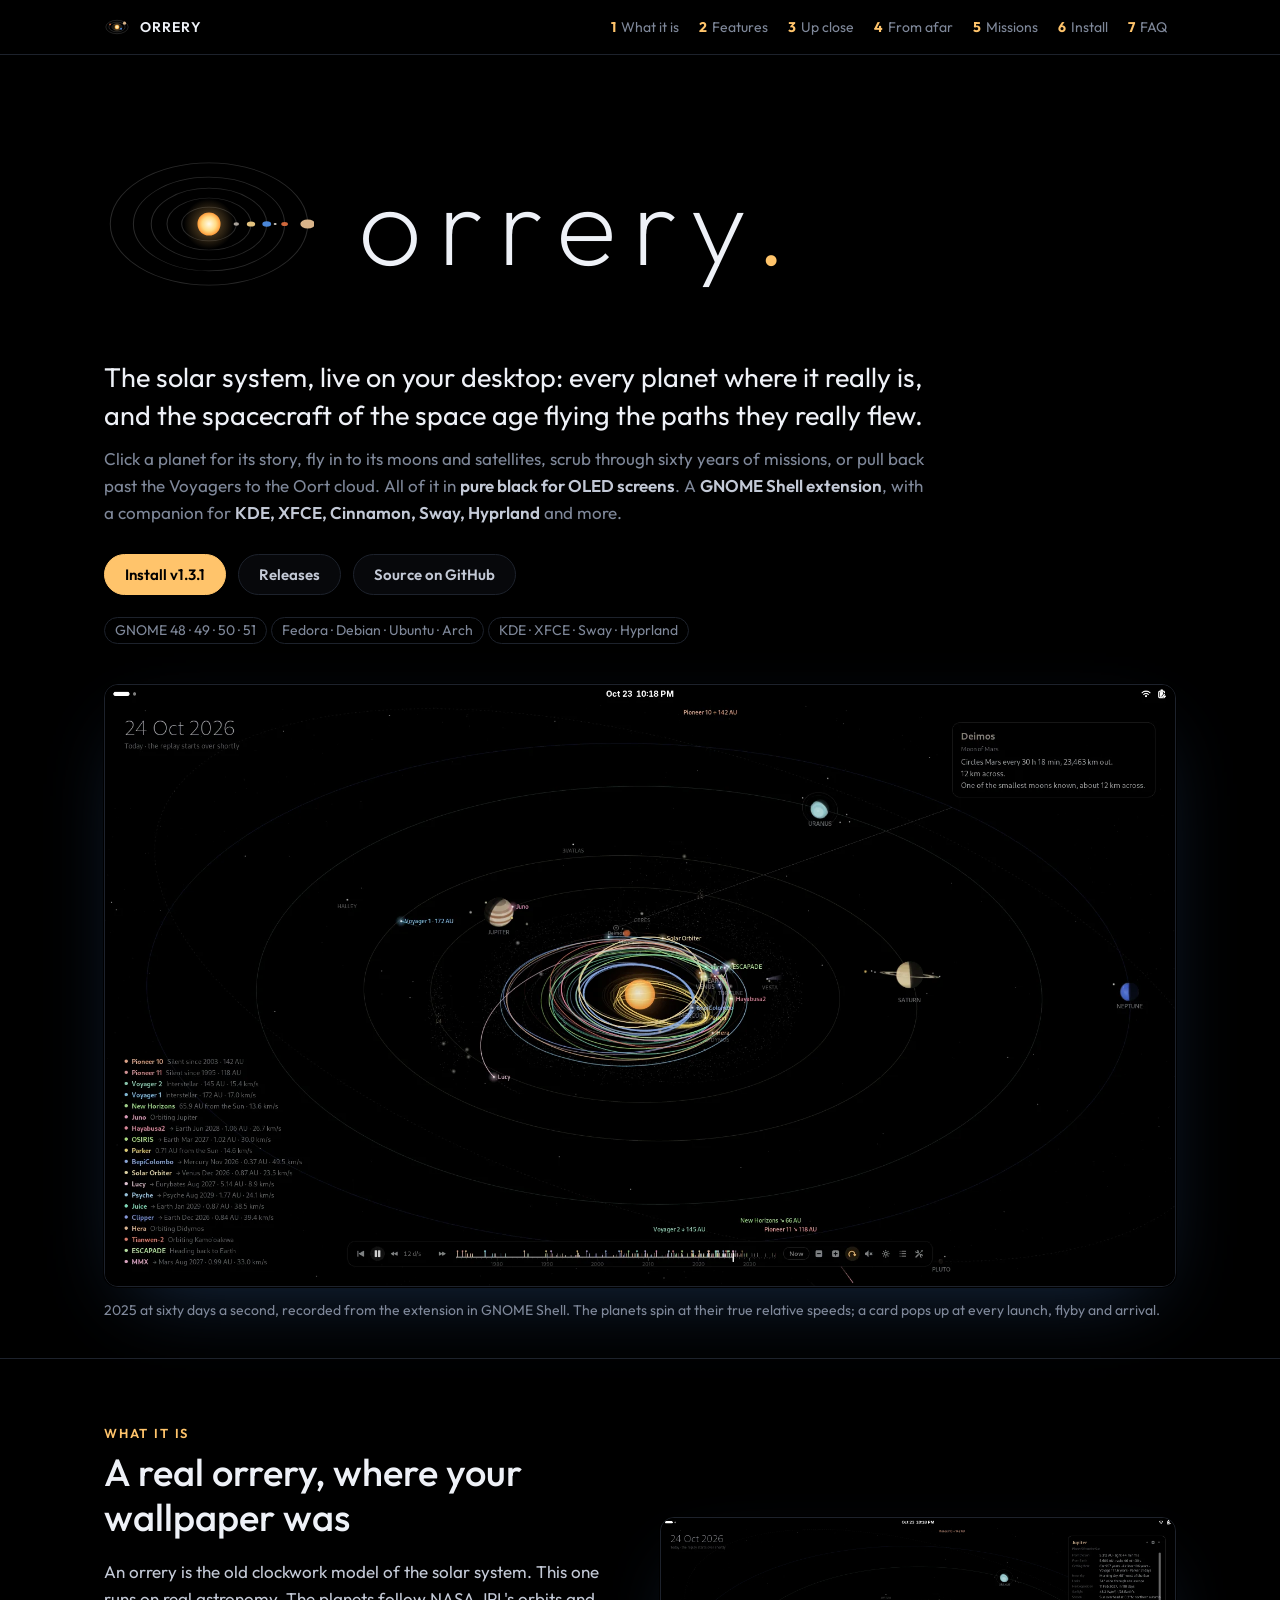
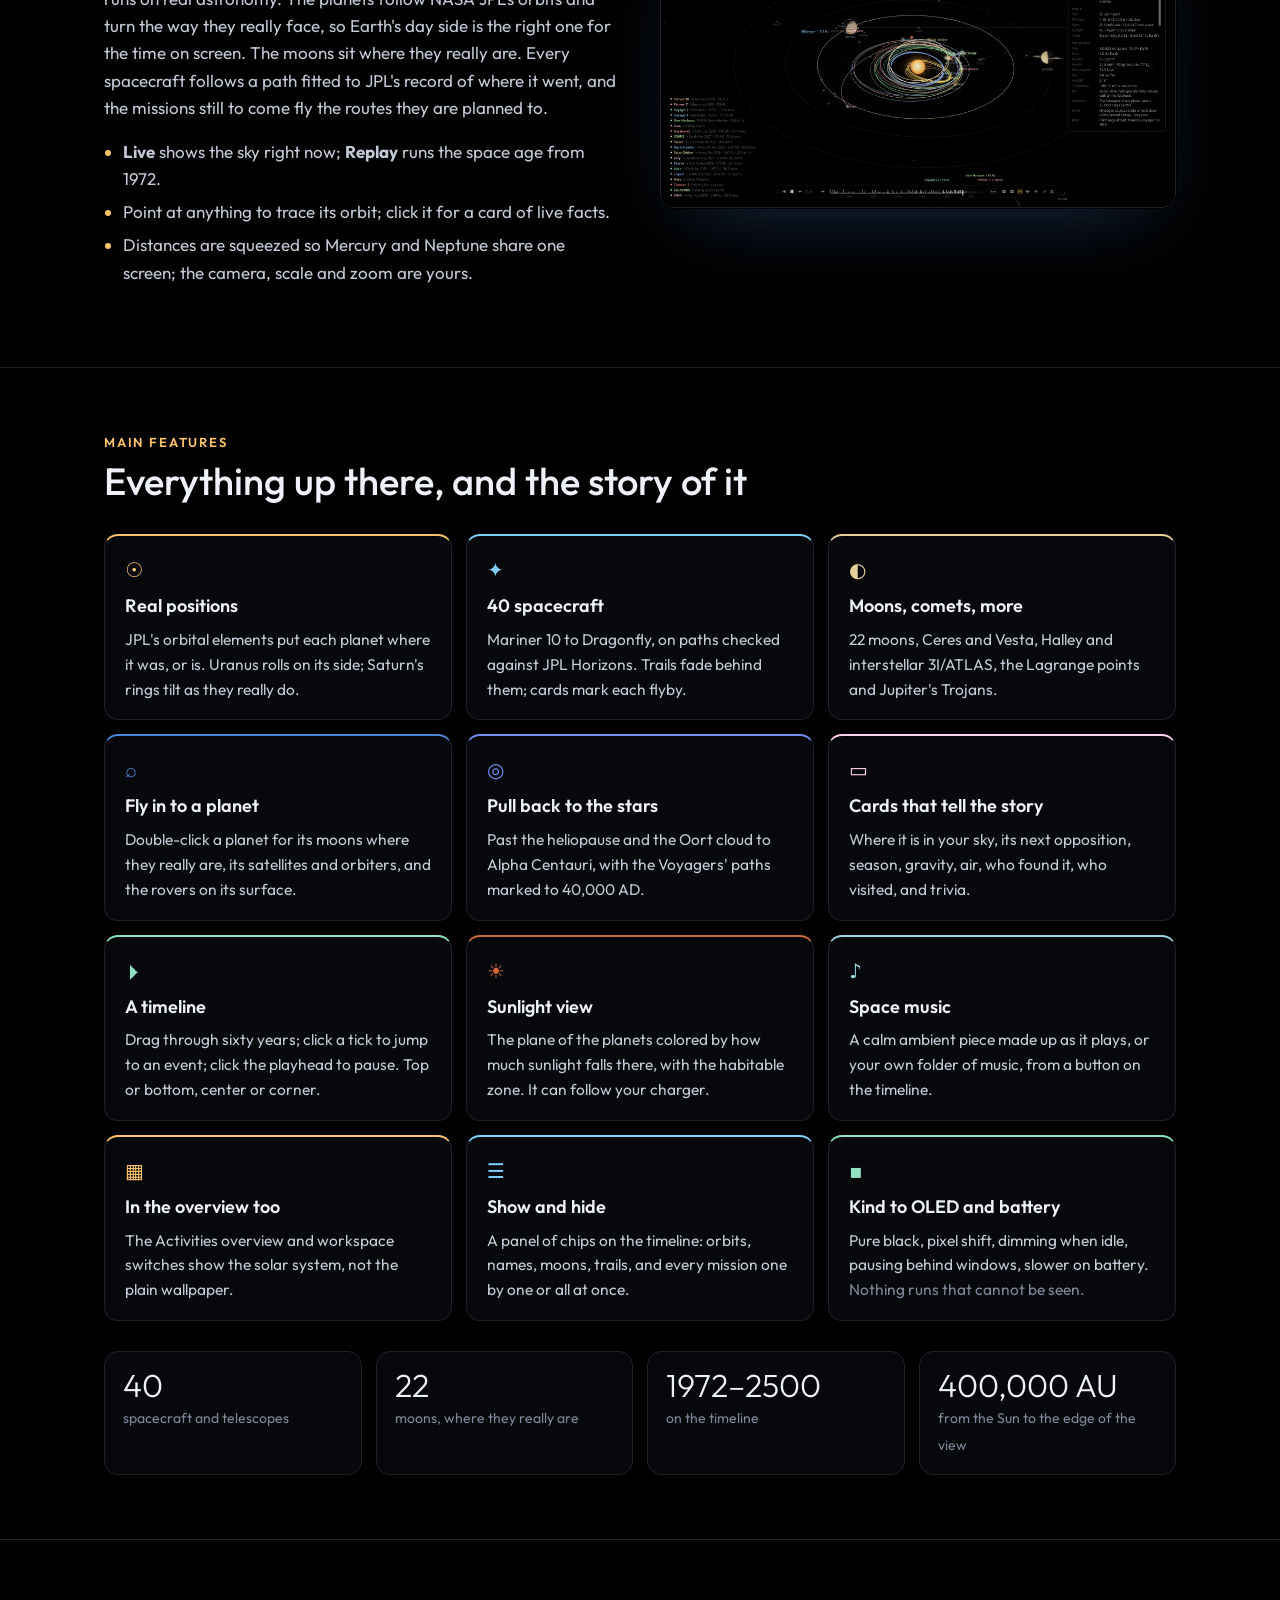
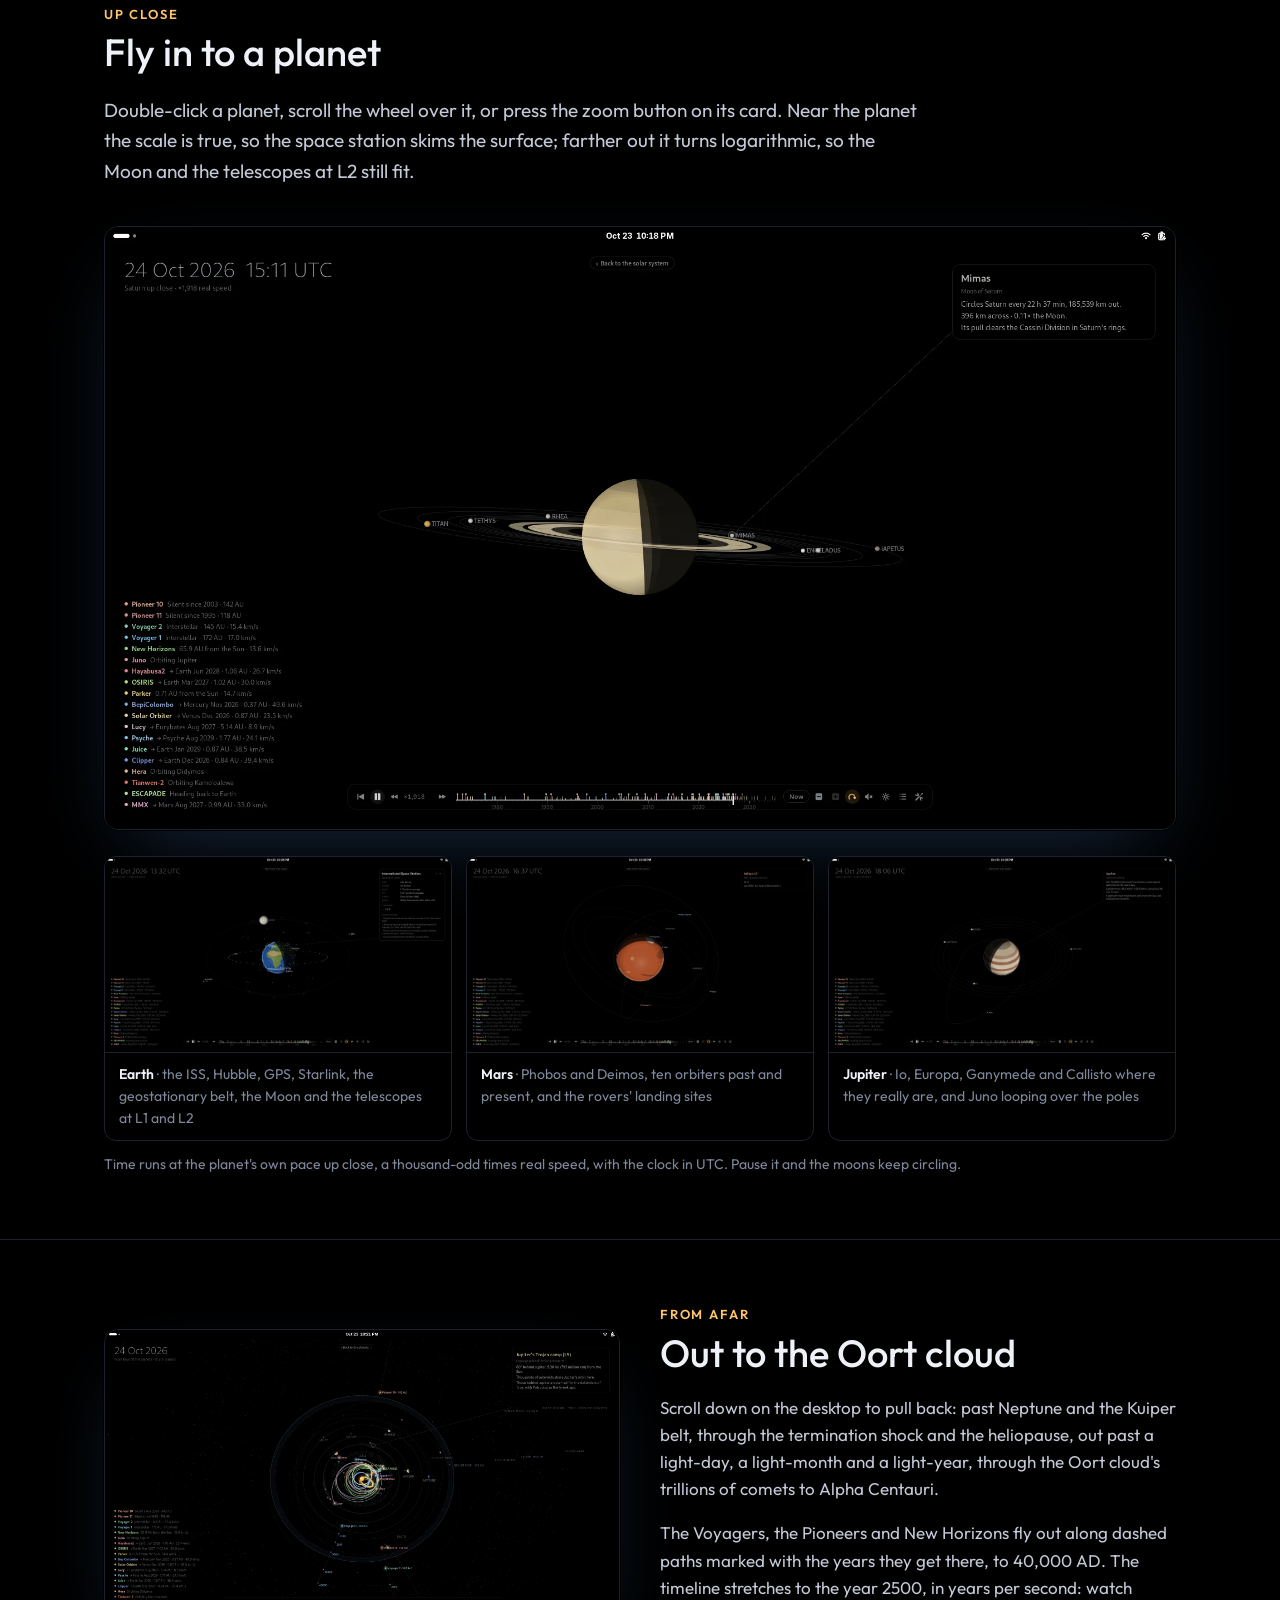
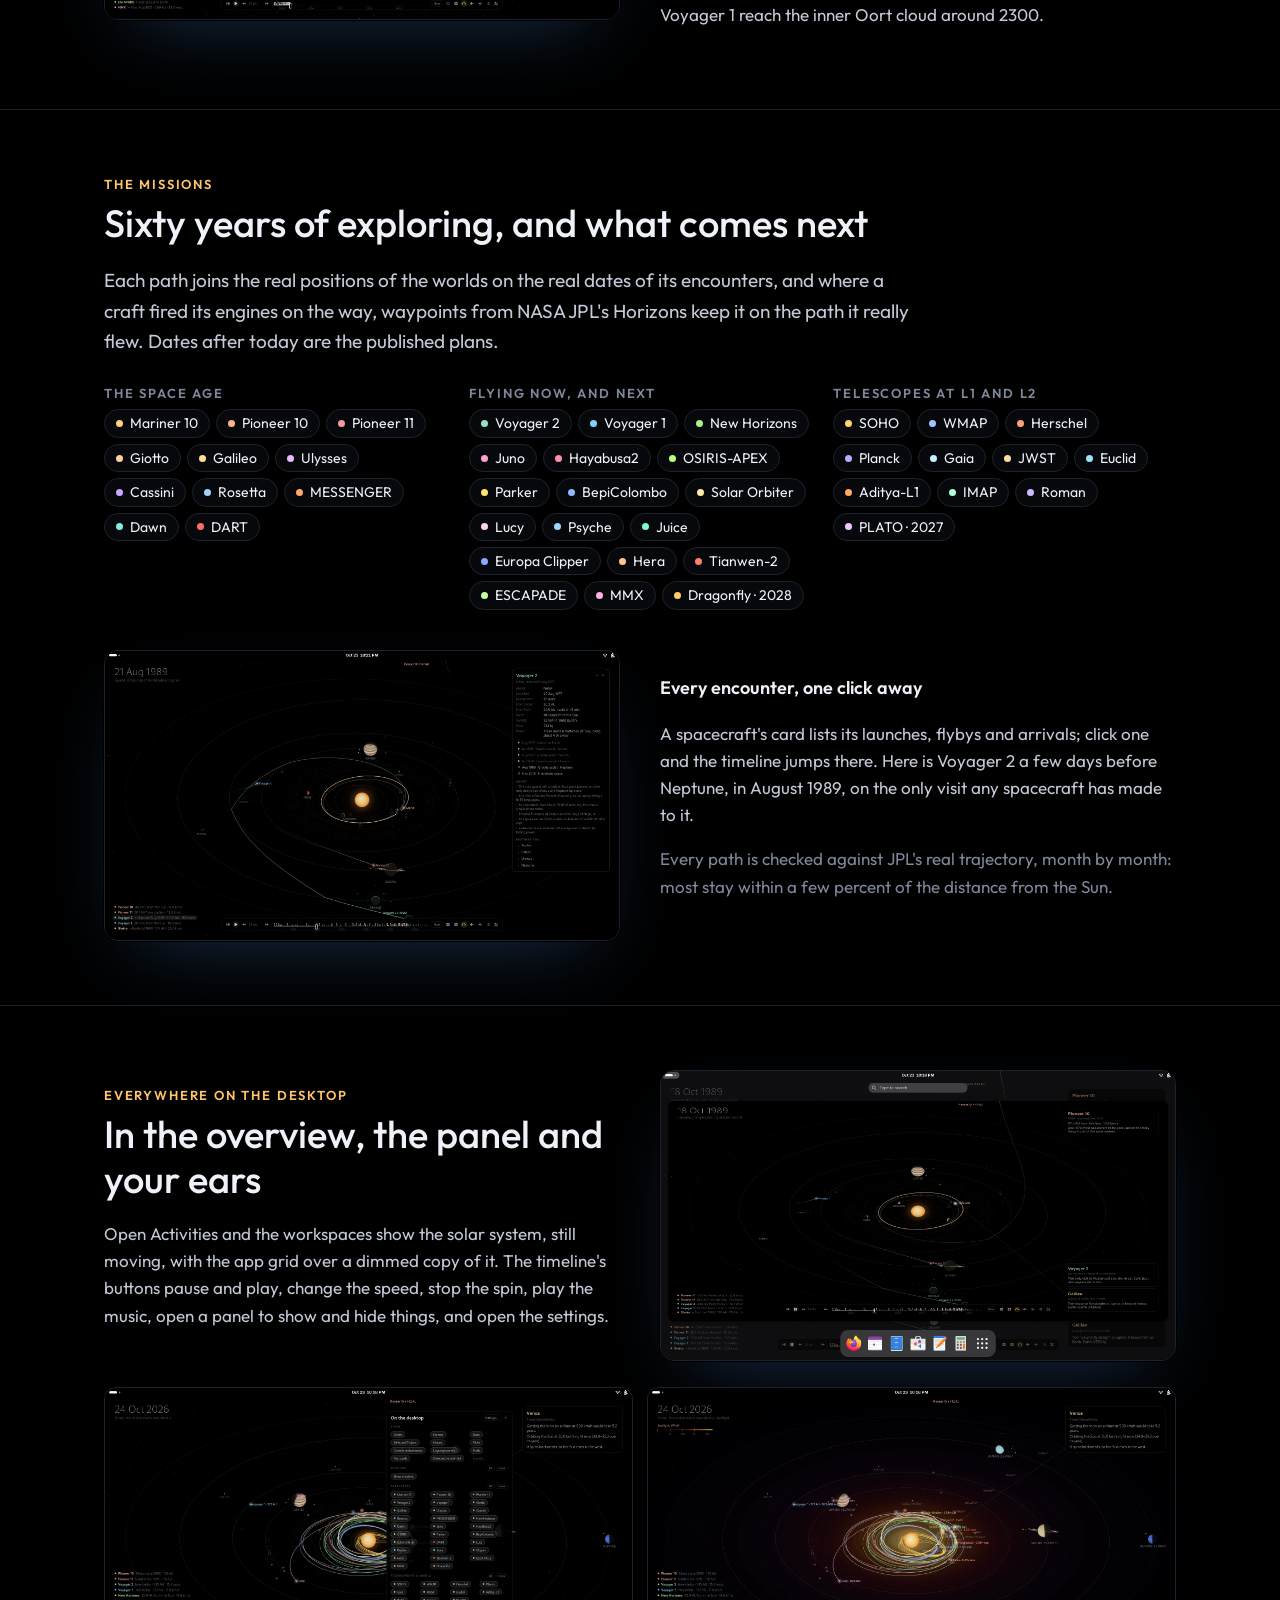
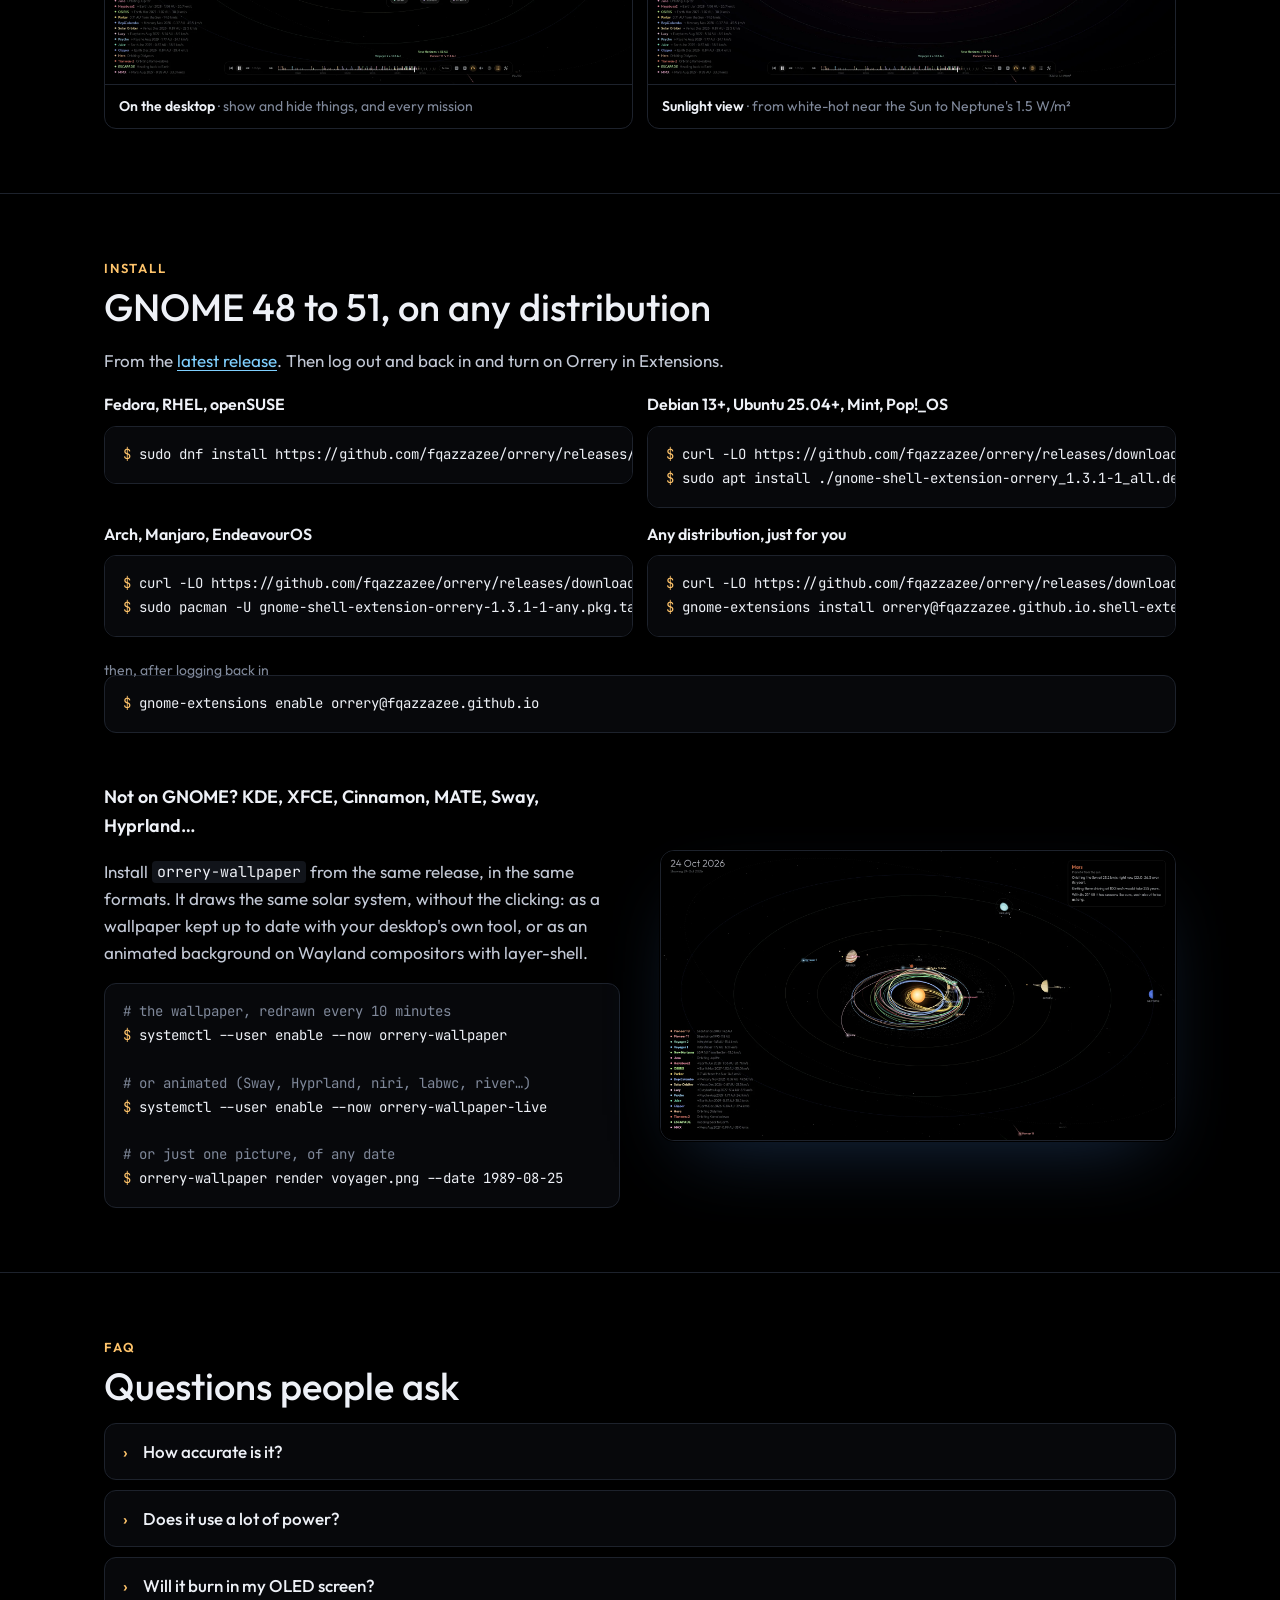
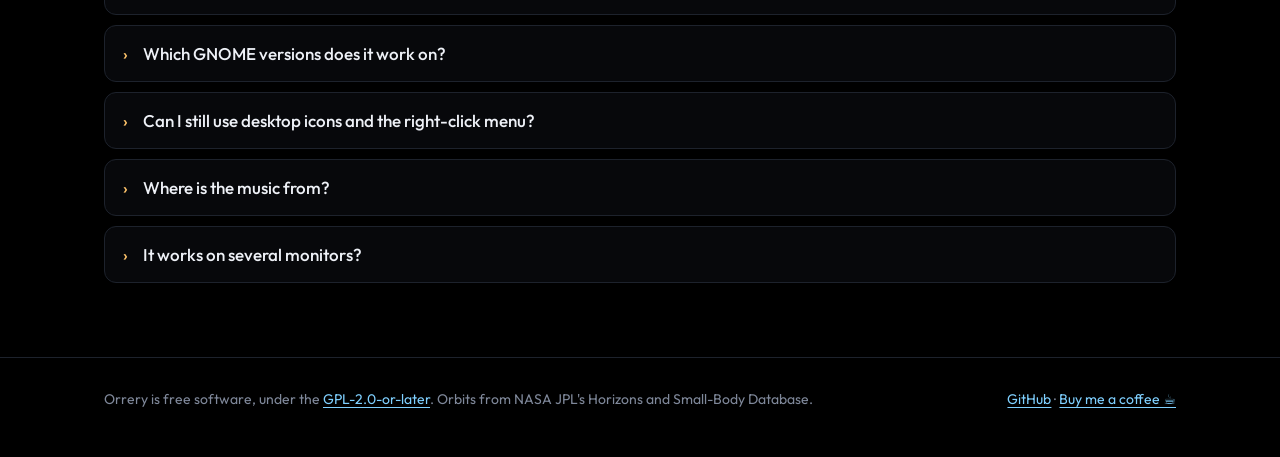
==== docs/index.html @ 36d02cbe "Release 1.3.1: ready for extensions.gnome.org Clear the alignment cache in disable(), as the review " ====
<!doctype html>
<!-- SPDX-License-Identifier: GPL-2.0-or-later -->
<html lang="en">
<head>
  <meta charset="utf-8">
  <meta name="viewport" content="width=device-width, initial-scale=1">
  <title>Orrery — the solar system, live on your desktop</title>
  <meta name="description" content="Orrery turns your Linux desktop into a live solar system: planets where they really are, 40 spacecraft on their real paths, moons, comets and the Oort cloud, drawn in pure black for OLED screens. A GNOME Shell extension for GNOME 48 to 51, with a companion for KDE, XFCE, Sway, Hyprland and more.">
  <meta name="theme-color" content="#000000">
  <meta property="og:type" content="website">
  <meta property="og:title" content="Orrery — the solar system, live on your desktop">
  <meta property="og:description" content="Planets where they really are, 40 spacecraft on their real paths, moons, comets and the Oort cloud, in pure OLED black. For GNOME, KDE, XFCE, Sway, Hyprland and more.">
  <meta property="og:url" content="https://fqazzazee.github.io/orrery/">
  <meta property="og:image" content="https://fqazzazee.github.io/orrery/social-preview.png">
  <meta property="og:image:width" content="1280">
  <meta property="og:image:height" content="640">
  <meta property="og:image:alt" content="Orrery on a GNOME desktop: the planets, the spacecraft's trails and a fact card, on pure black">
  <meta name="twitter:card" content="summary_large_image">
  <link rel="icon" href="icon.svg" type="image/svg+xml">
  <link rel="preconnect" href="https://fonts.googleapis.com">
  <link rel="preconnect" href="https://fonts.gstatic.com" crossorigin>
  <link rel="stylesheet" href="https://fonts.googleapis.com/css2?family=Outfit:wght@200..700&family=JetBrains+Mono:wght@400;600&display=swap">
  <link rel="stylesheet" href="site.css">
</head>
<body>

<header class="topbar">
  <div class="wrap">
    <a class="brand" href="#top"><img src="icon.svg" alt="" width="26" height="26"> ORRERY</a>
    <nav aria-label="Sections">
      <a href="#what"><span class="n">1</span><span class="label">What it is</span></a>
      <a href="#features"><span class="n">2</span><span class="label">Features</span></a>
      <a href="#closeup"><span class="n">3</span><span class="label">Up close</span></a>
      <a href="#afar"><span class="n">4</span><span class="label">From afar</span></a>
      <a href="#missions"><span class="n">5</span><span class="label">Missions</span></a>
      <a href="#install"><span class="n">6</span><span class="label">Install</span></a>
      <a href="#faq"><span class="n">7</span><span class="label">FAQ</span></a>
    </nav>
  </div>
</header>

<main id="top">
  <div class="wrap hero">
    <div class="hero-art">
      <!-- A small orrery: the inner planets turn at their true relative
           speeds (one Earth year in 12 seconds). -->
      <svg class="mini" viewBox="0 0 200 200" role="img" aria-label="A little orrery: the Sun and the inner planets on their orbits">
        <defs>
          <radialGradient id="sun"><stop offset="0" stop-color="#fffbe9"/><stop offset="0.6" stop-color="#ffdb84"/><stop offset="1" stop-color="#ff9b38"/></radialGradient>
          <radialGradient id="glow"><stop offset="0" stop-color="#ffc46b" stop-opacity="0.45"/><stop offset="1" stop-color="#ffc46b" stop-opacity="0"/></radialGradient>
        </defs>
        <g transform="translate(100 100) scale(1 0.62) translate(-100 -100)">
          <circle class="orbit" cx="100" cy="100" r="26"/>
          <circle class="orbit" cx="100" cy="100" r="40"/>
          <circle class="orbit" cx="100" cy="100" r="55"/>
          <circle class="orbit" cx="100" cy="100" r="72"/>
          <circle class="orbit" cx="100" cy="100" r="94"/>
          <g class="turn" style="animation-duration: 2.9s"><circle cx="126" cy="100" r="2.6" fill="#a9a29a"/></g>
          <g class="turn" style="animation-duration: 7.4s"><circle cx="140" cy="100" r="4" fill="#e3c27f"/></g>
          <g class="turn" style="animation-duration: 12s"><circle cx="155" cy="100" r="4.2" fill="#4a86d8"/><circle cx="163" cy="100" r="1.4" fill="#cfcac0"/></g>
          <g class="turn" style="animation-duration: 22.6s"><circle cx="172" cy="100" r="3.2" fill="#d0683c"/></g>
          <g class="turn" style="animation-duration: 142s"><circle cx="194" cy="100" r="7" fill="#d9b48a"/></g>
        </g>
        <circle cx="100" cy="100" r="24" fill="url(#glow)"/>
        <circle cx="100" cy="100" r="11" fill="url(#sun)"/>
      </svg>
      <h1 class="wordmark">orrery<span>.</span></h1>
    </div>
    <p class="tagline">The solar system, live on your desktop: every planet where it really is,
      and the spacecraft of the space age flying the paths they really flew.</p>
    <p class="sub">Click a planet for its story, fly in to its moons and satellites, scrub through
      sixty years of missions, or pull back past the Voyagers to the Oort cloud. All of it in
      <b>pure black for OLED screens</b>. A <b>GNOME Shell extension</b>, with a companion for
      <b>KDE, XFCE, Cinnamon, Sway, Hyprland</b> and more.</p>
    <div class="actions">
      <a class="button primary" href="#install">Install v1.3.1</a>
      <a class="button" href="https://github.com/fqazzazee/orrery/releases/latest">Releases</a>
      <a class="button" href="https://github.com/fqazzazee/orrery">Source on GitHub</a>
    </div>
    <div class="versions">
      <span>GNOME 48 · 49 · 50 · 51</span><span>Fedora · Debian · Ubuntu · Arch</span><span>KDE · XFCE · Sway · Hyprland</span>
    </div>
    <div class="screen">
      <video src="media/hero.mp4" poster="screenshots/desktop.webp" autoplay muted loop playsinline
             aria-label="A year of today's missions at sixty days a second: the planets turn, the spacecraft fly, cards pop up at each flyby"></video>
    </div>
    <p class="caption">2025 at sixty days a second, recorded from the extension in GNOME Shell. The planets spin at their true relative speeds; a card pops up at every launch, flyby and arrival.</p>
  </div>

  <section id="what">
    <div class="wrap">
      <div class="split">
        <div>
          <p class="kicker">What it is</p>
          <h2>A real orrery, where your wallpaper was</h2>
          <p>An orrery is the old clockwork model of the solar system. This one runs on real
            astronomy. The planets follow NASA JPL's orbits and turn the way they really face, so
            Earth's day side is the right one for the time on screen. The moons sit where they
            really are. Every spacecraft follows a path fitted to JPL's record of where it went,
            and the missions still to come fly the routes they are planned to.</p>
          <ul>
            <li><b>Live</b> shows the sky right now; <b>Replay</b> runs the space age from 1972.</li>
            <li>Point at anything to trace its orbit; click it for a card of live facts.</li>
            <li>Distances are squeezed so Mercury and Neptune share one screen; the camera, scale and zoom are yours.</li>
          </ul>
        </div>
        <div class="screen"><img src="screenshots/card-jupiter.webp" width="1920" height="1080" loading="lazy"
             alt="Jupiter's card: distance, light time, where it is in Earth's sky, its next opposition, season, orbit, gravity, air and more"></div>
      </div>
    </div>
  </section>

  <section id="features">
    <div class="wrap">
      <p class="kicker">Main features</p>
      <h2>Everything up there, and the story of it</h2>
      <div class="features">
        <div class="feature" style="--c: var(--sun)"><span class="icon">☉</span><h3>Real positions</h3>
          <p>JPL's orbital elements put each planet where it was, or is. Uranus rolls on its side; Saturn's rings tilt as they really do.</p></div>
        <div class="feature" style="--c: var(--voyager)"><span class="icon">✦</span><h3>40 spacecraft</h3>
          <p>Mariner 10 to Dragonfly, on paths checked against JPL Horizons. Trails fade behind them; cards mark each flyby.</p></div>
        <div class="feature" style="--c: var(--saturn)"><span class="icon">◐</span><h3>Moons, comets, more</h3>
          <p>22 moons, Ceres and Vesta, Halley and interstellar 3I/ATLAS, the Lagrange points and Jupiter's Trojans.</p></div>
        <div class="feature" style="--c: var(--earth)"><span class="icon">⌕</span><h3>Fly in to a planet</h3>
          <p>Double-click a planet for its moons where they really are, its satellites and orbiters, and the rovers on its surface.</p></div>
        <div class="feature" style="--c: var(--neptune)"><span class="icon">◎</span><h3>Pull back to the stars</h3>
          <p>Past the heliopause and the Oort cloud to Alpha Centauri, with the Voyagers' paths marked to 40,000 AD.</p></div>
        <div class="feature" style="--c: var(--lucy)"><span class="icon">▭</span><h3>Cards that tell the story</h3>
          <p>Where it is in your sky, its next opposition, season, gravity, air, who found it, who visited, and trivia.</p></div>
        <div class="feature" style="--c: var(--mint)"><span class="icon">⏵</span><h3>A timeline</h3>
          <p>Drag through sixty years; click a tick to jump to an event; click the playhead to pause. Top or bottom, center or corner.</p></div>
        <div class="feature" style="--c: var(--mars)"><span class="icon">☀</span><h3>Sunlight view</h3>
          <p>The plane of the planets colored by how much sunlight falls there, with the habitable zone. It can follow your charger.</p></div>
        <div class="feature" style="--c: var(--uranus)"><span class="icon">♪</span><h3>Space music</h3>
          <p>A calm ambient piece made up as it plays, or your own folder of music, from a button on the timeline.</p></div>
        <div class="feature" style="--c: var(--sun)"><span class="icon">▦</span><h3>In the overview too</h3>
          <p>The Activities overview and workspace switches show the solar system, not the plain wallpaper.</p></div>
        <div class="feature" style="--c: var(--voyager)"><span class="icon">☰</span><h3>Show and hide</h3>
          <p>A panel of chips on the timeline: orbits, names, moons, trails, and every mission one by one or all at once.</p></div>
        <div class="feature" style="--c: var(--mint)"><span class="icon">▪</span><h3>Kind to OLED and battery</h3>
          <p>Pure black, pixel shift, dimming when idle, pausing behind windows, slower on battery. <span class="dim">Nothing runs that cannot be seen.</span></p></div>
      </div>
      <div class="stats">
        <div class="stat"><b>40</b><span>spacecraft and telescopes</span></div>
        <div class="stat"><b>22</b><span>moons, where they really are</span></div>
        <div class="stat"><b>1972–2500</b><span>on the timeline</span></div>
        <div class="stat"><b>400,000 AU</b><span>from the Sun to the edge of the view</span></div>
      </div>
    </div>
  </section>

  <section id="closeup">
    <div class="wrap">
      <p class="kicker">Up close</p>
      <h2>Fly in to a planet</h2>
      <p class="lead">Double-click a planet, scroll the wheel over it, or press the zoom button on its card.
        Near the planet the scale is true, so the space station skims the surface; farther out it
        turns logarithmic, so the Moon and the telescopes at L2 still fit.</p>
      <div class="screen">
        <video src="media/flyin.mp4" poster="screenshots/saturn.webp" autoplay muted loop playsinline
               aria-label="Flying in to Saturn: the solar system swells and fades, Saturn and its moons appear and circle"></video>
      </div>
      <div class="gallery">
        <figure><img src="screenshots/earth-iss.webp" width="1920" height="1080" loading="lazy" alt="Earth up close with the Moon, the ISS, Hubble, Tiangong, GPS, Starlink and the geostationary belt">
          <figcaption><b>Earth</b> · the ISS, Hubble, GPS, Starlink, the geostationary belt, the Moon and the telescopes at L1 and L2</figcaption></figure>
        <figure><img src="screenshots/mars.webp" width="1920" height="1080" loading="lazy" alt="Mars up close with Phobos, Deimos and its orbiters">
          <figcaption><b>Mars</b> · Phobos and Deimos, ten orbiters past and present, and the rovers' landing sites</figcaption></figure>
        <figure><img src="screenshots/jupiter.webp" width="1920" height="1080" loading="lazy" alt="Jupiter up close with the Galilean moons and Juno's long polar orbit">
          <figcaption><b>Jupiter</b> · Io, Europa, Ganymede and Callisto where they really are, and Juno looping over the poles</figcaption></figure>
      </div>
      <p class="caption">Time runs at the planet's own pace up close, a thousand-odd times real speed, with the clock in UTC. Pause it and the moons keep circling.</p>
    </div>
  </section>

  <section id="afar">
    <div class="wrap">
      <div class="split flip">
        <div>
          <p class="kicker">From afar</p>
          <h2>Out to the Oort cloud</h2>
          <p>Scroll down on the desktop to pull back: past Neptune and the Kuiper belt, through the
            termination shock and the heliopause, out past a light-day, a light-month and a light-year,
            through the Oort cloud's trillions of comets to Alpha Centauri.</p>
          <p>The Voyagers, the Pioneers and New Horizons fly out along dashed paths marked with the
            years they get there, to 40,000 AD. The timeline stretches to the year 2500, in years per
            second: watch Voyager 1 reach the inner Oort cloud around 2300.</p>
        </div>
        <div class="screen">
          <video src="media/zoomout.mp4" poster="screenshots/far.webp" autoplay muted loop playsinline
                 aria-label="Zooming out from the planets past the heliopause to the Oort cloud and the nearest stars"></video>
        </div>
      </div>
    </div>
  </section>

  <section id="missions">
    <div class="wrap">
      <p class="kicker">The missions</p>
      <h2>Sixty years of exploring, and what comes next</h2>
      <p class="lead">Each path joins the real positions of the worlds on the real dates of its
        encounters, and where a craft fired its engines on the way, waypoints from NASA JPL's
        Horizons keep it on the path it really flew. Dates after today are the published plans.</p>
      <div class="missions">
        <div>
          <h3>The space age</h3>
          <div class="chips">
        <span class="chip" style="--c: #ffd27a">Mariner 10</span>
        <span class="chip" style="--c: #ffb38a">Pioneer 10</span>
        <span class="chip" style="--c: #f59a9a">Pioneer 11</span>
        <span class="chip" style="--c: #ffcf9e">Giotto</span>
        <span class="chip" style="--c: #ffe08a">Galileo</span>
        <span class="chip" style="--c: #e9b8ff">Ulysses</span>
        <span class="chip" style="--c: #c9a7ff">Cassini</span>
        <span class="chip" style="--c: #9fd0ff">Rosetta</span>
        <span class="chip" style="--c: #ffa86b">MESSENGER</span>
        <span class="chip" style="--c: #7ff0e0">Dawn</span>
        <span class="chip" style="--c: #ff6b6b">DART</span>
          </div>
        </div>
        <div>
          <h3>Flying now, and next</h3>
          <div class="chips">
        <span class="chip" style="--c: #8fe3c0">Voyager 2</span>
        <span class="chip" style="--c: #7fd0ff">Voyager 1</span>
        <span class="chip" style="--c: #a8f08a">New Horizons</span>
        <span class="chip" style="--c: #ff9fd0">Juno</span>
        <span class="chip" style="--c: #ff8fa8">Hayabusa2</span>
        <span class="chip" style="--c: #b6ff7a">OSIRIS-APEX</span>
        <span class="chip" style="--c: #ffe36b">Parker</span>
        <span class="chip" style="--c: #8fb8ff">BepiColombo</span>
        <span class="chip" style="--c: #ffe9a8">Solar Orbiter</span>
        <span class="chip" style="--c: #ffd1f0">Lucy</span>
        <span class="chip" style="--c: #9ad8ff">Psyche</span>
        <span class="chip" style="--c: #7affc8">Juice</span>
        <span class="chip" style="--c: #89a8ff">Europa Clipper</span>
        <span class="chip" style="--c: #ffc38f">Hera</span>
        <span class="chip" style="--c: #ff7f6b">Tianwen-2</span>
        <span class="chip" style="--c: #c2ffa0">ESCAPADE</span>
        <span class="chip" style="--c: #ffb0e0">MMX</span>
        <span class="chip" style="--c: #ffcc66">Dragonfly · 2028</span>
          </div>
        </div>
        <div>
          <h3>Telescopes at L1 and L2</h3>
          <div class="chips">
        <span class="chip" style="--c: #ffd36b">SOHO</span>
        <span class="chip" style="--c: #a0c4ff">WMAP</span>
        <span class="chip" style="--c: #ff9f7a">Herschel</span>
        <span class="chip" style="--c: #b8a8ff">Planck</span>
        <span class="chip" style="--c: #c8f0ff">Gaia</span>
        <span class="chip" style="--c: #ffd9a0">JWST</span>
        <span class="chip" style="--c: #9fe0ff">Euclid</span>
        <span class="chip" style="--c: #ffa860">Aditya-L1</span>
        <span class="chip" style="--c: #a8ffd9">IMAP</span>
        <span class="chip" style="--c: #d0b8ff">Roman</span>
        <span class="chip" style="--c: #f0c8ff">PLATO · 2027</span>
          </div>
        </div>
      </div>
      <div class="split" style="margin-top: 40px">
        <div class="screen"><img src="screenshots/voyager2.webp" width="1920" height="1080" loading="lazy"
             alt="Voyager 2 days before its Neptune flyby in August 1989, with its card listing every encounter"></div>
        <div>
          <h3>Every encounter, one click away</h3>
          <p>A spacecraft's card lists its launches, flybys and arrivals; click one and the timeline
            jumps there. Here is Voyager 2 a few days before Neptune, in August 1989, on the only
            visit any spacecraft has made to it.</p>
          <p class="dim">Every path is checked against JPL's real trajectory, month by month: most stay
            within a few percent of the distance from the Sun.</p>
        </div>
      </div>
    </div>
  </section>

  <section id="overview">
    <div class="wrap">
      <div class="split">
        <div>
          <p class="kicker">Everywhere on the desktop</p>
          <h2>In the overview, the panel and your ears</h2>
          <p>Open Activities and the workspaces show the solar system, still moving, with the
            app grid over a dimmed copy of it. The timeline's buttons pause and play, change the
            speed, stop the spin, play the music, open a panel to show and hide things, and open
            the settings.</p>
        </div>
        <div class="screen">
          <video src="media/overview.mp4" poster="screenshots/overview.webp" autoplay muted loop playsinline
                 aria-label="Opening the Activities overview: the workspace card shows the solar system"></video>
        </div>
      </div>
      <div class="gallery" style="grid-template-columns: repeat(2, 1fr)">
        <figure><img src="screenshots/panel.webp" width="1920" height="1080" loading="lazy" alt="The On the desktop panel of chips">
          <figcaption><b>On the desktop</b> · show and hide things, and every mission</figcaption></figure>
        <figure><img src="screenshots/sunlight.webp" width="1920" height="1080" loading="lazy" alt="The sunlight view">
          <figcaption><b>Sunlight view</b> · from white-hot near the Sun to Neptune's 1.5 W/m²</figcaption></figure>
      </div>
    </div>
  </section>

  <section id="install">
    <div class="wrap">
      <p class="kicker">Install</p>
      <h2>GNOME 48 to 51, on any distribution</h2>
      <p>From the <a href="https://github.com/fqazzazee/orrery/releases/latest">latest release</a>. Then log
        out and back in and turn on Orrery in Extensions.</p>
      <div class="distros">
        <div><h3>Fedora, RHEL, openSUSE</h3>
<pre class="term"><span class="p">$ </span>sudo dnf install https://github.com/fqazzazee/orrery/releases/download/v1.3.1/gnome-shell-extension-orrery-1.3.1-1.noarch.rpm</pre></div>
        <div><h3>Debian 13+, Ubuntu 25.04+, Mint, Pop!_OS</h3>
<pre class="term"><span class="p">$ </span>curl -LO https://github.com/fqazzazee/orrery/releases/download/v1.3.1/gnome-shell-extension-orrery_1.3.1-1_all.deb
<span class="p">$ </span>sudo apt install ./gnome-shell-extension-orrery_1.3.1-1_all.deb</pre></div>
        <div><h3>Arch, Manjaro, EndeavourOS</h3>
<pre class="term"><span class="p">$ </span>curl -LO https://github.com/fqazzazee/orrery/releases/download/v1.3.1/gnome-shell-extension-orrery-1.3.1-1-any.pkg.tar.zst
<span class="p">$ </span>sudo pacman -U gnome-shell-extension-orrery-1.3.1-1-any.pkg.tar.zst</pre></div>
        <div><h3>Any distribution, just for you</h3>
<pre class="term"><span class="p">$ </span>curl -LO https://github.com/fqazzazee/orrery/releases/download/v1.3.1/orrery@fqazzazee.github.io.shell-extension.zip
<span class="p">$ </span>gnome-extensions install orrery@fqazzazee.github.io.shell-extension.zip</pre></div>
      </div>
      <p class="label" style="margin-top: 22px">then, after logging back in</p>
<pre class="term"><span class="p">$ </span>gnome-extensions enable orrery@fqazzazee.github.io</pre>

      <div class="split" style="margin-top: 50px" id="other">
        <div>
          <h3>Not on GNOME? KDE, XFCE, Cinnamon, MATE, Sway, Hyprland…</h3>
          <p>Install <code>orrery-wallpaper</code> from the same release, in the same formats. It draws the
            same solar system, without the clicking: as a wallpaper kept up to date with your desktop's
            own tool, or as an animated background on Wayland compositors with layer-shell.</p>
<pre class="term"><span class="c"># the wallpaper, redrawn every 10 minutes</span>
<span class="p">$ </span>systemctl --user enable --now orrery-wallpaper

<span class="c"># or animated (Sway, Hyprland, niri, labwc, river…)</span>
<span class="p">$ </span>systemctl --user enable --now orrery-wallpaper-live

<span class="c"># or just one picture, of any date</span>
<span class="p">$ </span>orrery-wallpaper render voyager.png --date 1989-08-25</pre>
        </div>
        <div class="screen"><img src="screenshots/other-desktops.webp" width="1920" height="1080" loading="lazy"
             alt="The picture orrery-wallpaper draws: the solar system today with the missions in flight and a fact card"></div>
      </div>
    </div>
  </section>

  <section id="faq">
    <div class="wrap">
      <p class="kicker">FAQ</p>
      <h2>Questions people ask</h2>
      <div class="faq">
        <details>
          <summary>How accurate is it?</summary>
          <p>The planets come from JPL's orbital elements, good from 1800 to 2050; the asteroids and comets from JPL's Small-Body Database; the moons' positions from JPL Horizons. Each spacecraft's path meets every planet on the real date, and is checked against JPL's record of where it really went. Distances on screen are squeezed so everything fits, and the planets are drawn far bigger than to scale.</p>
        </details>
        <details>
          <summary>Does it use a lot of power?</summary>
          <p>It is built not to. It stops when windows cover the desktop, the overview is closed or the screen is locked; it slows to a few frames a second when nothing moves; it dims and slows after a few idle minutes; and on battery it lowers the frame rate and stops the spin. Planets move without redrawing, and each layer only redraws when it changes by most of a pixel.</p>
        </details>
        <details>
          <summary>Will it burn in my OLED screen?</summary>
          <p>Everything fades to true black, so most of the screen stays off. Pixel shift drifts the scene by a few pixels over time, the date and lists are dim, and the timeline only lights up while you use it.</p>
        </details>
        <details>
          <summary>Which GNOME versions does it work on?</summary>
          <p>GNOME 48, 49, 50 and 51. Each is tested by running Orrery in a real GNOME Shell of that version, in a container: loading it, flying in, zooming out, opening the overview and turning it off and on again.</p>
        </details>
        <details>
          <summary>Can I still use desktop icons and the right-click menu?</summary>
          <p>The right-click menu works as usual. A desktop-icons extension draws a window over the whole desktop, which takes the clicks Orrery would get; the solar system still shows and moves, but you cannot click it.</p>
        </details>
        <details>
          <summary>Where is the music from?</summary>
          <p>It is made up as it plays: slow chords, a low drone and soft bells in long echoes, never quite the same twice. Or point it at a folder of your own music. It starts muted, fades out behind windows and stops when the screen locks.</p>
        </details>
        <details>
          <summary>It works on several monitors?</summary>
          <p>The solar system fills the primary monitor; the others keep their wallpaper.</p>
        </details>
      </div>
    </div>
  </section>
</main>

<footer>
  <div class="wrap">
    <div>Orrery is free software, under the <a href="https://github.com/fqazzazee/orrery/blob/main/LICENSE">GPL-2.0-or-later</a>.
      Orbits from NASA JPL's Horizons and Small-Body Database.</div>
    <div><a href="https://github.com/fqazzazee/orrery">GitHub</a> · <a href="https://buymeacoffee.com/fqazzazee">Buy me a coffee ☕</a></div>
  </div>
</footer>

</body>
</html>
---- docs/site.css ----
/* SPDX-License-Identifier: GPL-2.0-or-later */

/* Orrery's project page, in the extension's own look: pure black, dim text,
   and the colors of the planets and the spacecraft. */

:root {
  --page: #000000;
  --panel: #07080b;
  --surface: #11141a;
  --line: #1d222c;
  --text: #c3c9d6;
  --bright: #eef1f7;
  --dim: #7f889a;
  --sun: #ffc46b;
  --earth: #4a86d8;
  --mars: #d0683c;
  --saturn: #e6cf98;
  --uranus: #9ad7df;
  --neptune: #6f8fef;
  --voyager: #7fd0ff;
  --lucy: #ffd1f0;
  --mint: #8fe3c0;
  --ink: #000000;
  --mono: "JetBrains Mono", "DejaVu Sans Mono", ui-monospace, Menlo, Consolas, monospace;
  --sans: "Outfit", system-ui, -apple-system, "Segoe UI", Cantarell, "Noto Sans", sans-serif;
  color-scheme: dark;
}

* { box-sizing: border-box; }

html { scroll-behavior: smooth; }
@media (prefers-reduced-motion: reduce) { html { scroll-behavior: auto; } }

body {
  margin: 0;
  background: var(--page);
  color: var(--text);
  font: 17px/1.6 var(--sans);
  -webkit-font-smoothing: antialiased;
}

a { color: var(--voyager); text-underline-offset: 3px; }
a:hover { color: var(--sun); }

code, pre, .mono { font-family: var(--mono); }
code { font-size: 0.88em; background: var(--surface); padding: 0.1em 0.35em; border-radius: 4px; color: var(--bright); }

img, video { max-width: 100%; height: auto; display: block; }

.wrap { max-width: 1120px; margin: 0 auto; padding: 0 24px; }
@media (max-width: 600px) { .wrap { padding: 0 16px; } body { font-size: 16px; } }

/* The top bar: the extension's date line and mission list, in one row. */
.topbar {
  position: sticky; top: 0; z-index: 10;
  background: color-mix(in srgb, var(--page) 86%, transparent);
  backdrop-filter: blur(8px);
  border-bottom: 1px solid var(--line);
}
.topbar .wrap { display: flex; align-items: center; gap: 18px; height: 54px; font-size: 14px; }
.topbar .brand { display: flex; align-items: center; gap: 10px; color: var(--bright); font-weight: 600; letter-spacing: 0.08em; text-decoration: none; }
.topbar .brand svg { width: 26px; height: 26px; }
.topbar nav { display: flex; gap: 2px; margin-left: auto; overflow-x: auto; }
.topbar nav a { color: var(--text); text-decoration: none; padding: 4px 9px; border-radius: 99px; white-space: nowrap; }
.topbar nav a:hover { background: var(--surface); color: var(--bright); }
.topbar nav .n { color: var(--sun); font-weight: 700; margin-right: 5px; }
@media (max-width: 860px) { .topbar nav .label { display: none; } }

/* The hero: a little orrery turning beside the name. */
.hero { padding-top: 64px; padding-bottom: 36px; }
.hero-art { display: flex; align-items: center; gap: clamp(18px, 4vw, 44px); }
.mini { width: clamp(120px, 22vw, 210px); height: auto; flex: none; }
.mini .orbit { fill: none; stroke: #ffffff; stroke-opacity: 0.16; stroke-width: 1; }
.mini .turn { transform-box: view-box; transform-origin: 100px 100px; animation: turn linear infinite; }
@keyframes turn { to { transform: rotate(360deg); } }
@media (prefers-reduced-motion: reduce) { .mini .turn { animation: none; } }
.wordmark { font-weight: 200; font-size: clamp(54px, 10vw, 112px); letter-spacing: 0.14em; color: var(--bright); margin: 0; line-height: 1; }
.wordmark span { color: var(--sun); }

.tagline { font-size: clamp(20px, 2.6vw, 27px); line-height: 1.4; color: var(--bright); max-width: 820px; margin: 30px 0 10px; font-weight: 400; }
.sub { color: var(--dim); max-width: 820px; margin: 0 0 28px; }
.sub b { color: var(--text); font-weight: 600; }
.actions { display: flex; flex-wrap: wrap; gap: 12px; }
.button {
  display: inline-flex; align-items: center; gap: 8px;
  padding: 10px 20px; border-radius: 99px; font: 600 15px var(--sans); text-decoration: none;
  border: 1px solid var(--line); color: var(--text); background: var(--panel);
}
.button:hover { border-color: var(--voyager); color: var(--voyager); }
.button.primary { background: var(--sun); border-color: var(--sun); color: var(--ink); }
.button.primary:hover { filter: brightness(1.07); color: var(--ink); }
.versions { margin-top: 18px; color: var(--dim); font-size: 14px; }
.versions span { display: inline-block; border: 1px solid var(--line); border-radius: 99px; padding: 1px 10px; margin: 4px 4px 0 0; }

/* Screens and clips, framed like a monitor. */
.screen {
  margin: 40px 0 0;
  border: 1px solid var(--line); border-radius: 14px; overflow: hidden; background: #000;
  box-shadow: 0 0 0 1px #000, 0 30px 80px -30px rgba(74, 134, 216, 0.35);
}
.screen video, .screen img { width: 100%; }
.caption { color: var(--dim); font-size: 14px; margin: 12px 0 0; }

/* Sections, each opened like one of the extension's cards. */
section { padding: 64px 0; border-top: 1px solid var(--line); }
.kicker { font-size: 13px; letter-spacing: 0.14em; text-transform: uppercase; color: var(--sun); margin: 0 0 6px; font-weight: 600; }
h2 { font-size: clamp(26px, 3.4vw, 38px); line-height: 1.2; color: var(--bright); margin: 0 0 14px; font-weight: 500; }
h3 { color: var(--bright); margin: 0 0 6px; font-size: 18px; font-weight: 600; }
.lead { font-size: 19px; max-width: 820px; color: var(--text); }

/* What it is: two columns, words and a picture. */
.split { display: grid; grid-template-columns: 1fr 1fr; gap: 40px; align-items: center; }
.split.flip > :first-child { order: 2; }
@media (max-width: 860px) { .split { grid-template-columns: 1fr; } .split.flip > :first-child { order: 0; } }
.split > * { min-width: 0; }
.split .screen { margin: 0; }
.split ul { padding-left: 1.1em; }
.split li { margin: 6px 0; }
.split li::marker { color: var(--sun); }

/* Feature cards, each with a planet's color. */
.features { display: grid; grid-template-columns: repeat(3, 1fr); gap: 14px; margin-top: 30px; }
@media (max-width: 960px) { .features { grid-template-columns: repeat(2, 1fr); } }
@media (max-width: 620px) { .features { grid-template-columns: 1fr; } }
.feature {
  --c: var(--voyager);
  border: 1px solid var(--line); border-radius: 14px; padding: 18px 20px; background: var(--panel);
  border-top: 2px solid var(--c);
}
.feature .icon { display: inline-block; color: var(--c); font-size: 20px; margin-bottom: 6px; }
.feature p { margin: 0; color: var(--text); font-size: 15.5px; }
.dim { color: var(--dim); }

/* A gallery of close-ups. */
.gallery { display: grid; grid-template-columns: repeat(3, 1fr); gap: 14px; margin-top: 26px; }
@media (max-width: 860px) { .gallery { grid-template-columns: 1fr; } }
.gallery figure { margin: 0; border: 1px solid var(--line); border-radius: 12px; overflow: hidden; background: #000; }
.gallery figcaption { padding: 10px 14px; font-size: 14px; color: var(--dim); border-top: 1px solid var(--line); }
.gallery figcaption b { color: var(--bright); font-weight: 600; }

/* The missions, as the extension's mission list. */
.missions { display: grid; grid-template-columns: repeat(3, 1fr); gap: 22px; margin-top: 26px; }
@media (max-width: 860px) { .missions { grid-template-columns: 1fr; } }
.missions h3 { font-size: 13px; letter-spacing: 0.14em; text-transform: uppercase; color: var(--dim); }
.chips { display: flex; flex-wrap: wrap; gap: 6px; }
.chip { display: inline-flex; align-items: center; gap: 7px; border: 1px solid var(--line); border-radius: 99px; padding: 2px 11px; font-size: 14px; color: var(--bright); background: var(--panel); }
.chip::before { content: ""; width: 7px; height: 7px; border-radius: 50%; background: var(--c, var(--voyager)); }

/* Numbers, in a row. */
.stats { display: grid; grid-template-columns: repeat(4, 1fr); gap: 14px; margin-top: 30px; }
@media (max-width: 760px) { .stats { grid-template-columns: repeat(2, 1fr); } }
.stat { border: 1px solid var(--line); border-radius: 14px; padding: 16px 18px; background: var(--panel); }
.stat b { display: block; font-size: 32px; font-weight: 300; color: var(--bright); line-height: 1.1; }
.stat span { color: var(--dim); font-size: 14px; }

/* Install: terminal blocks. */
.stack { display: grid; gap: 14px; margin-top: 18px; }
.term {
  margin: 0; padding: 16px 18px; border: 1px solid var(--line); border-radius: 12px; background: var(--panel);
  font-size: 14px; line-height: 1.7; color: var(--bright); overflow-x: auto; white-space: pre;
  scrollbar-width: thin; scrollbar-color: var(--line) transparent;
}
.term .p { color: var(--sun); user-select: none; }
.term .c { color: var(--dim); }
.label { color: var(--dim); font-size: 14px; margin: 6px 0 -6px; }
.distros { display: grid; grid-template-columns: repeat(2, 1fr); gap: 14px; margin-top: 18px; }
@media (max-width: 860px) { .distros { grid-template-columns: 1fr; } }
.distros h3 { font-size: 16px; margin-bottom: 8px; }
.distros > * { min-width: 0; }
.distros .term { margin: 0; }

/* FAQ. */
.faq details { border: 1px solid var(--line); border-radius: 12px; padding: 0 18px; background: var(--panel); margin: 10px 0; }
.faq summary { cursor: pointer; padding: 14px 0; color: var(--bright); font-weight: 500; list-style: none; }
.faq summary::-webkit-details-marker { display: none; }
.faq summary::before { content: "›"; color: var(--sun); display: inline-block; width: 1.2em; transition: transform 0.15s; }
.faq details[open] summary::before { transform: rotate(90deg); }
.faq details p { margin: 0 0 16px; }

footer { border-top: 1px solid var(--line); padding: 30px 0 46px; color: var(--dim); font-size: 14px; }
footer .wrap { display: flex; flex-wrap: wrap; gap: 14px; justify-content: space-between; }
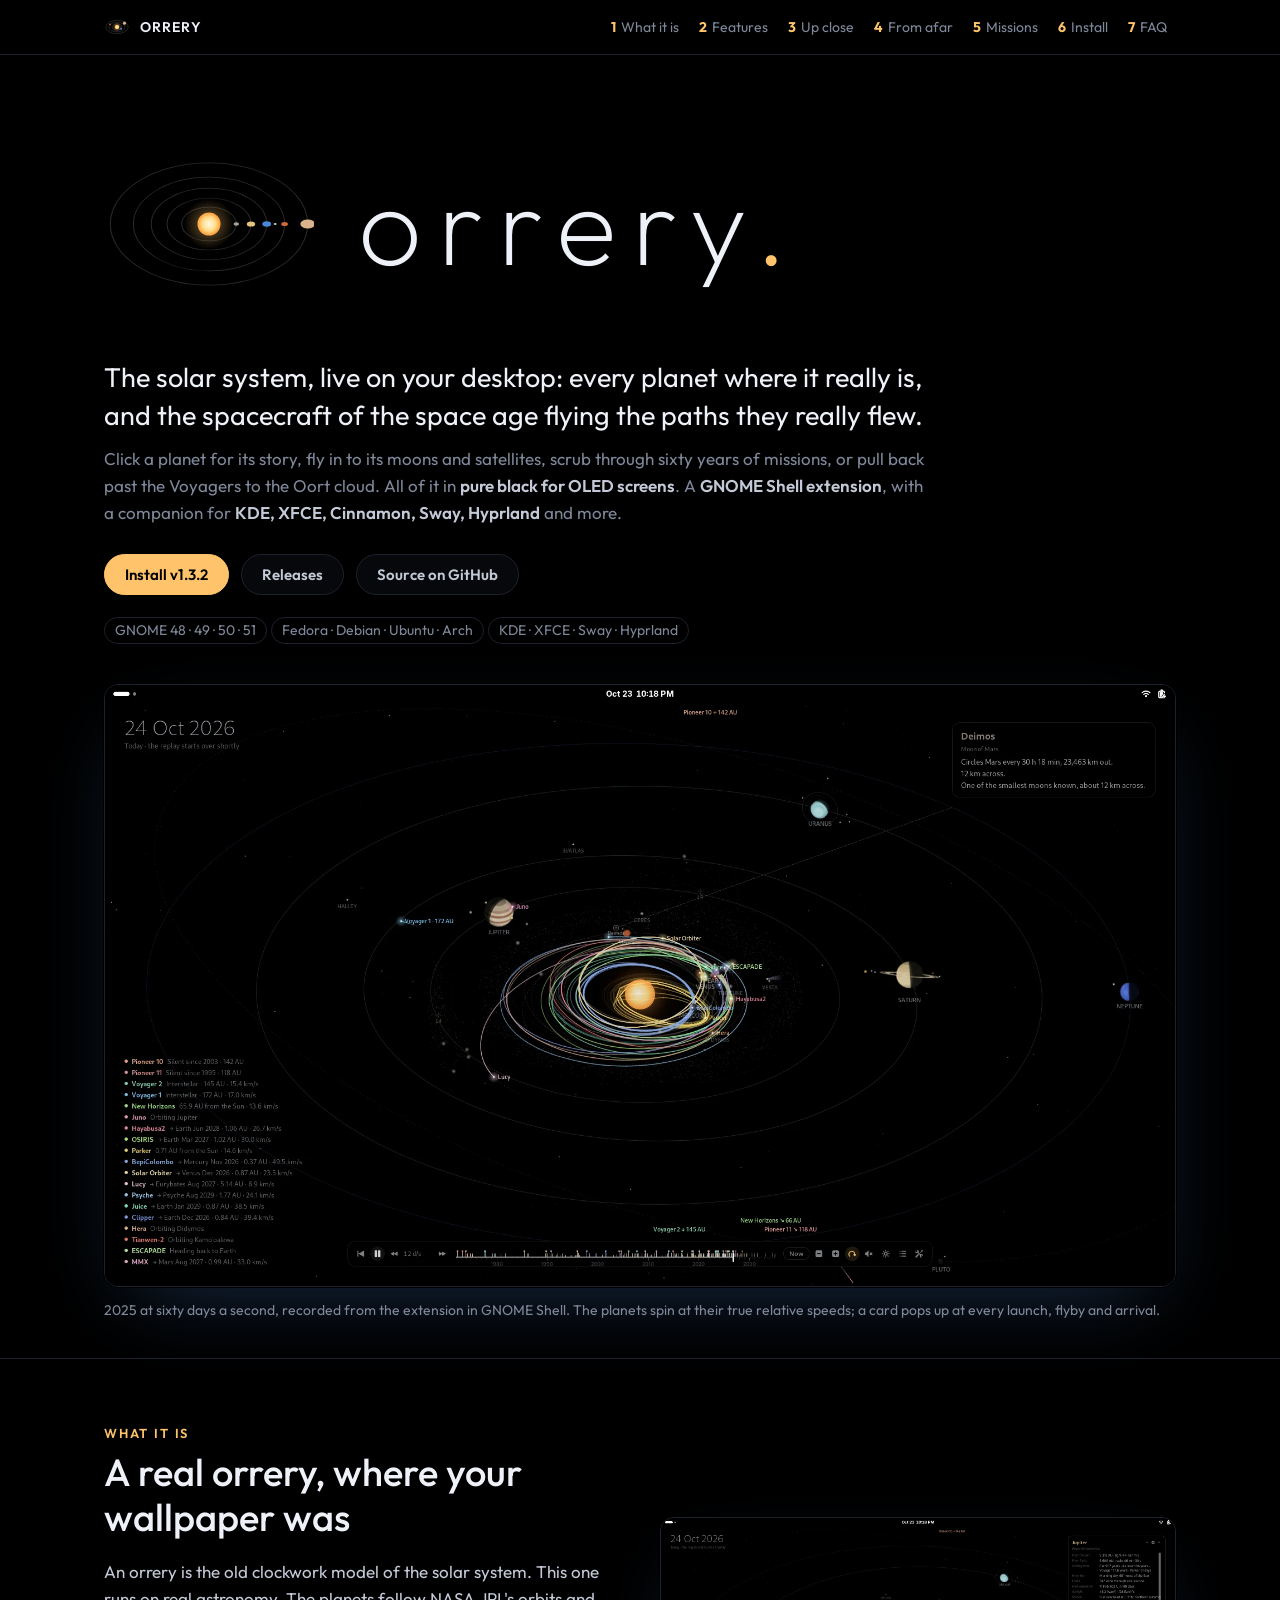
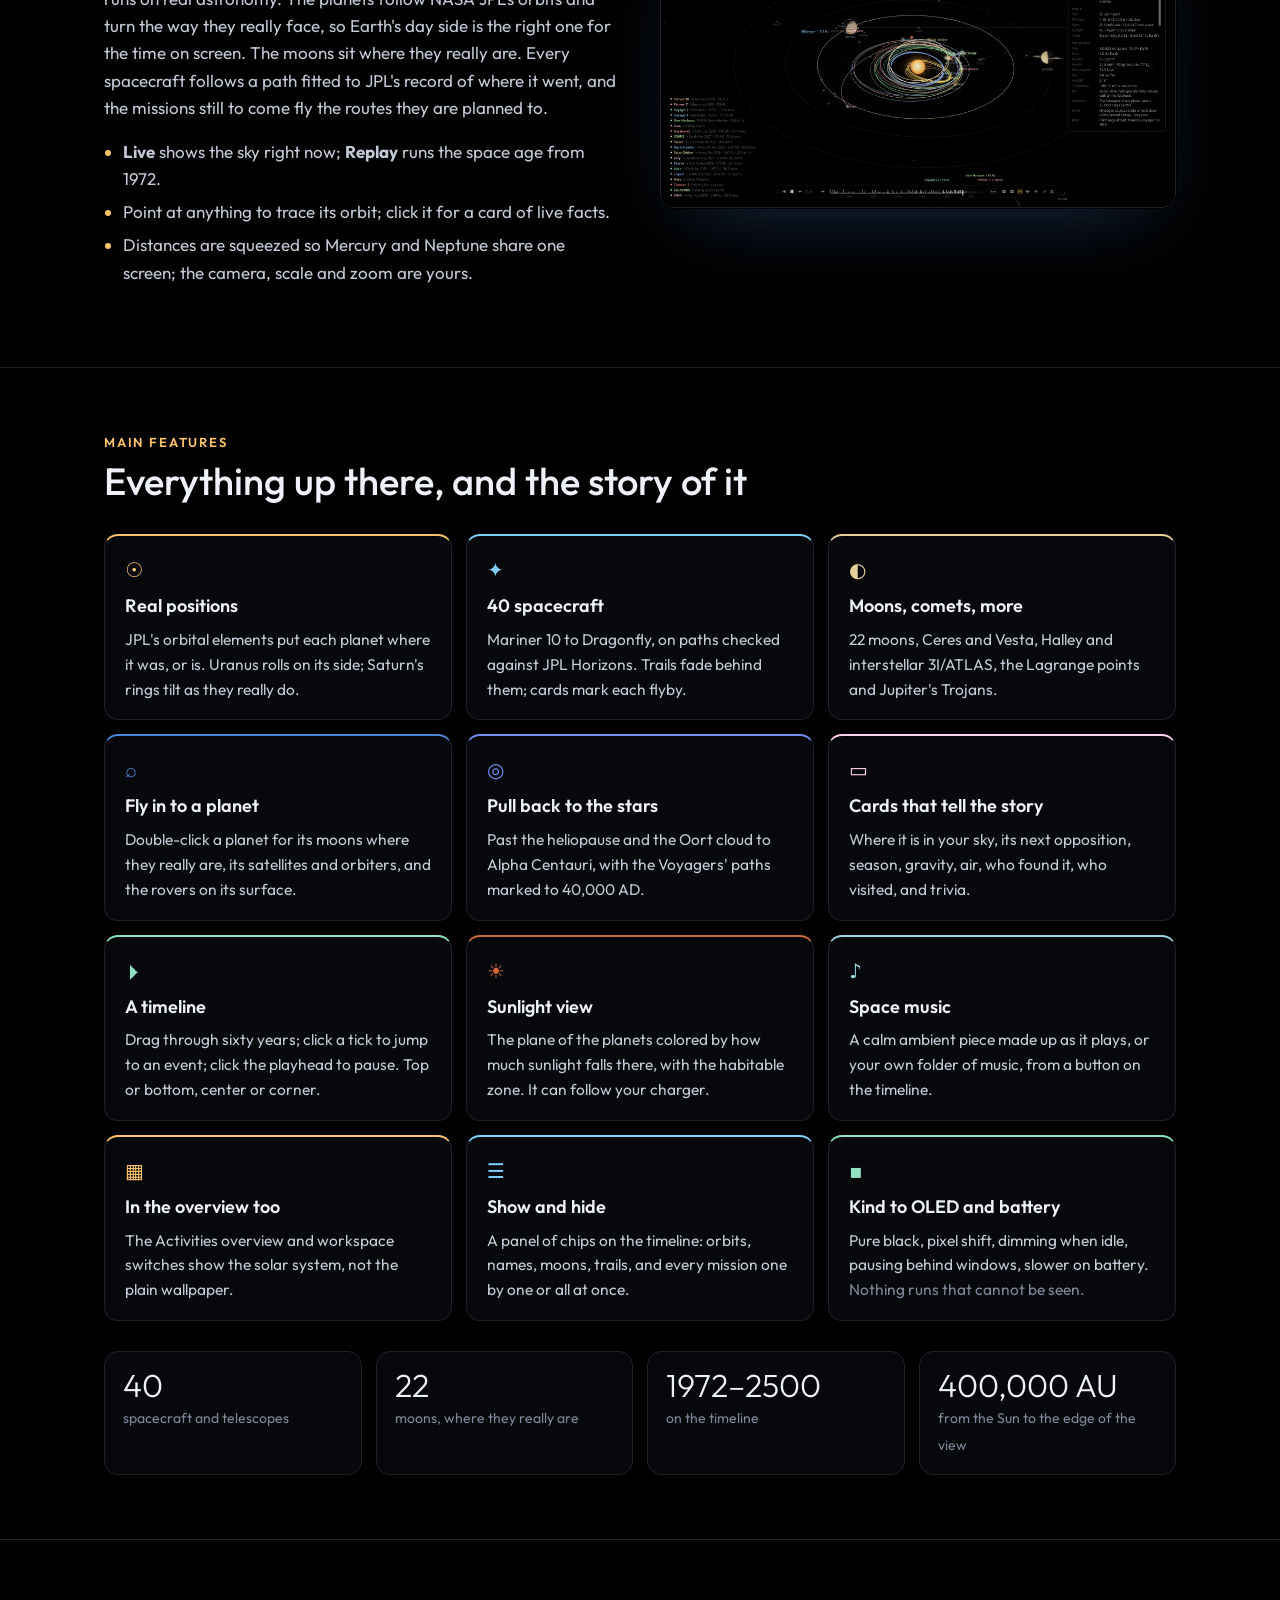
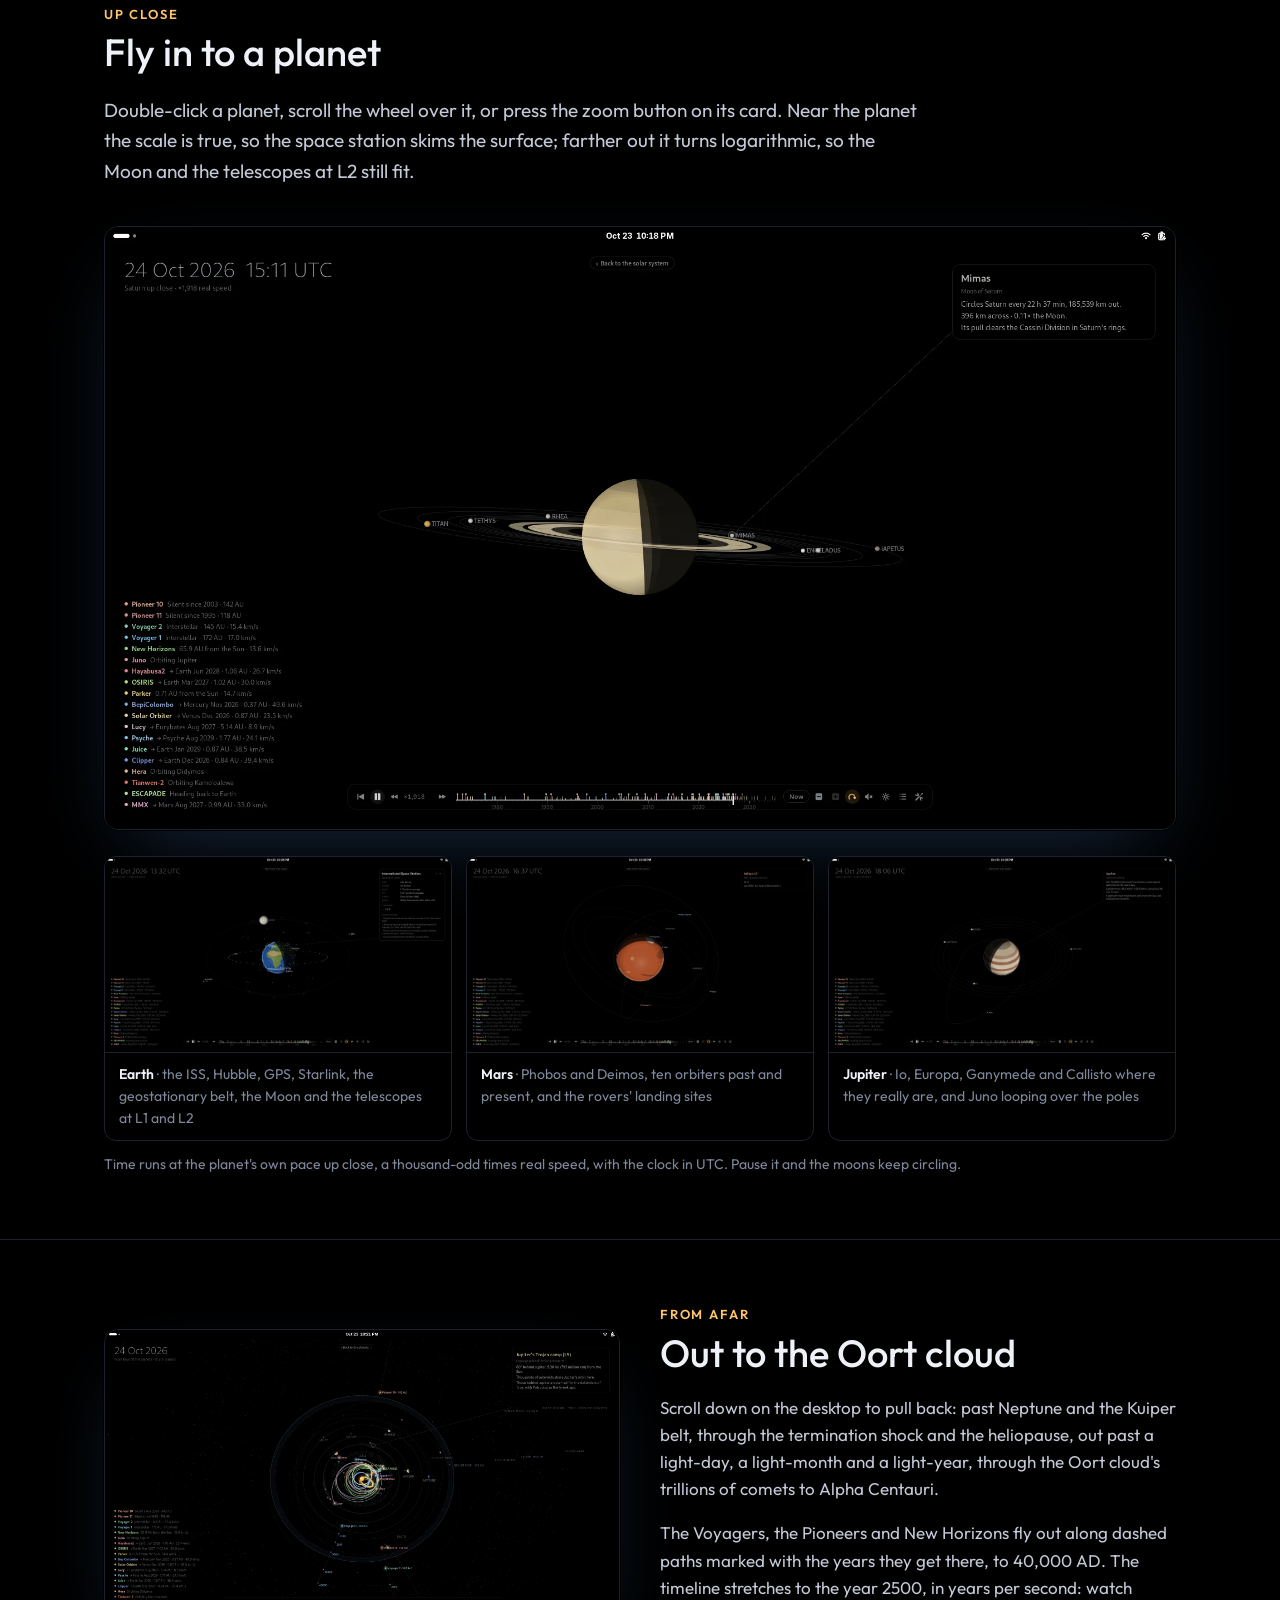
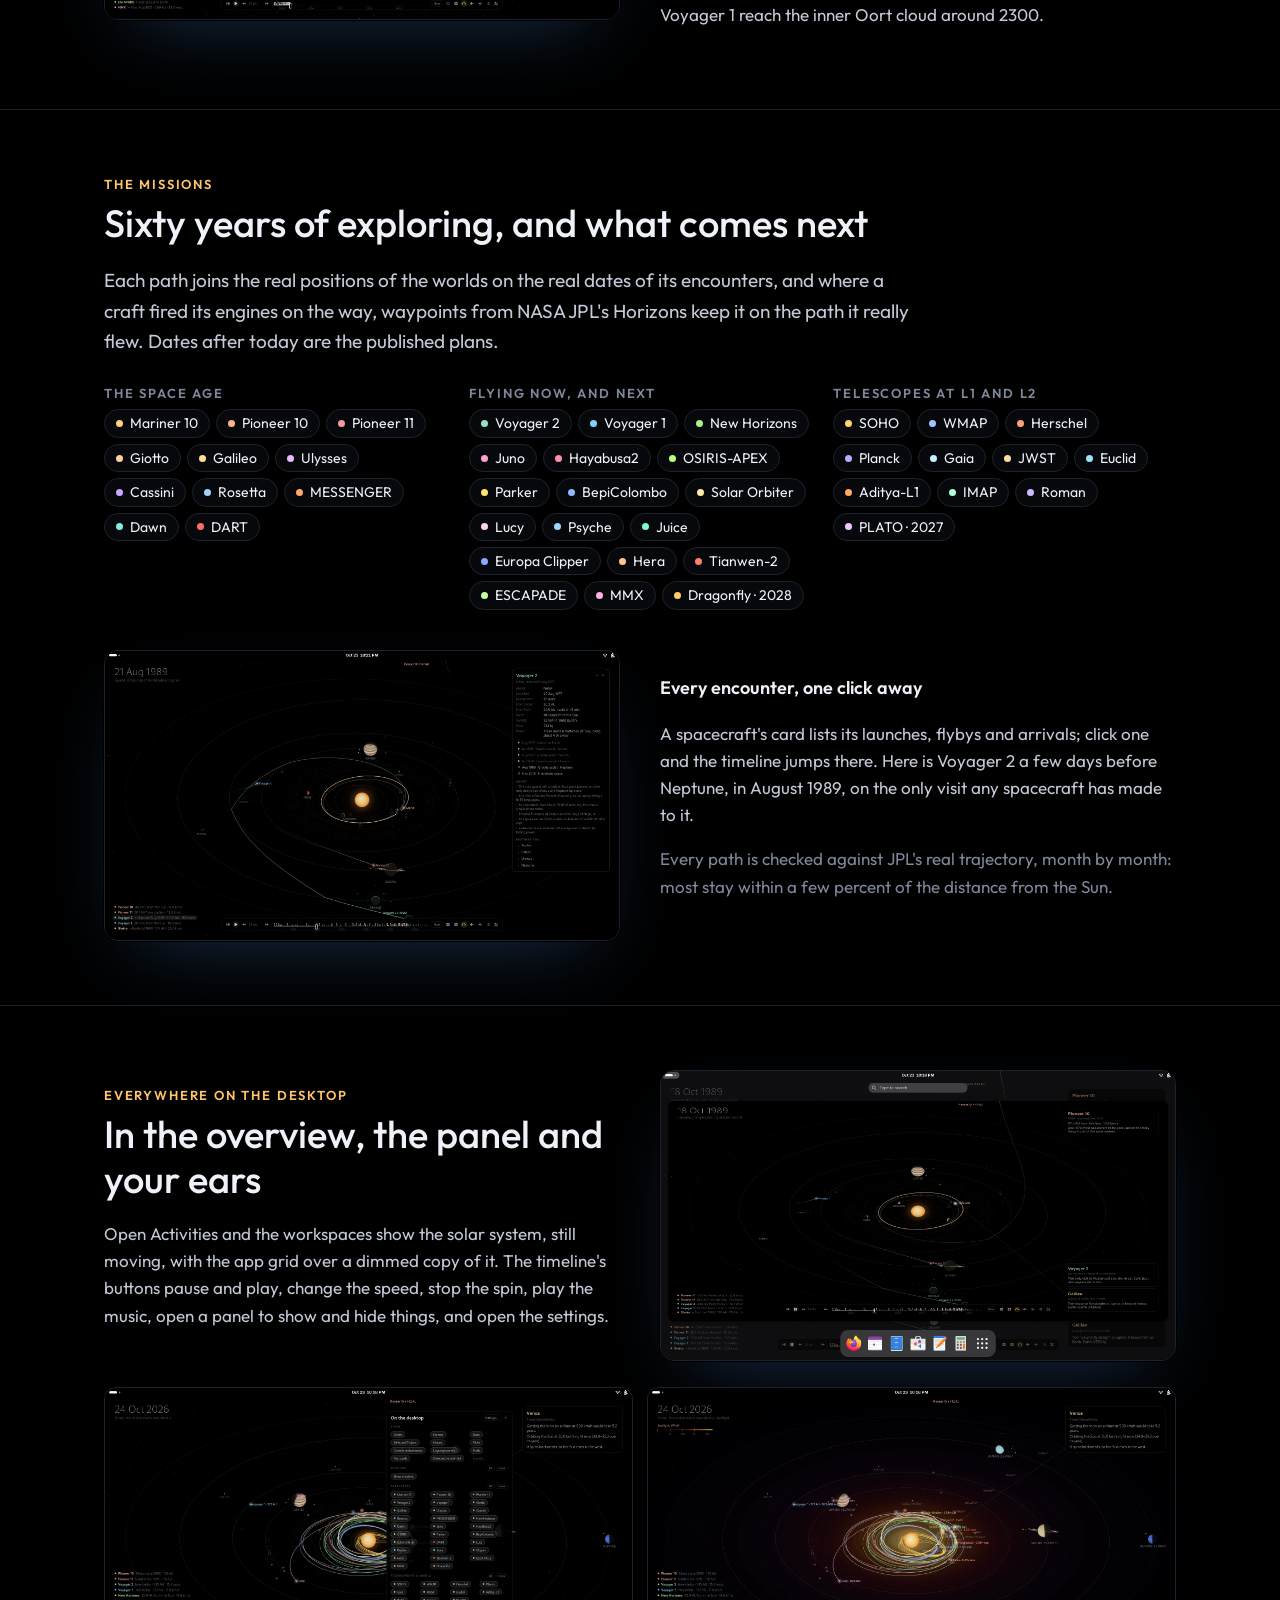
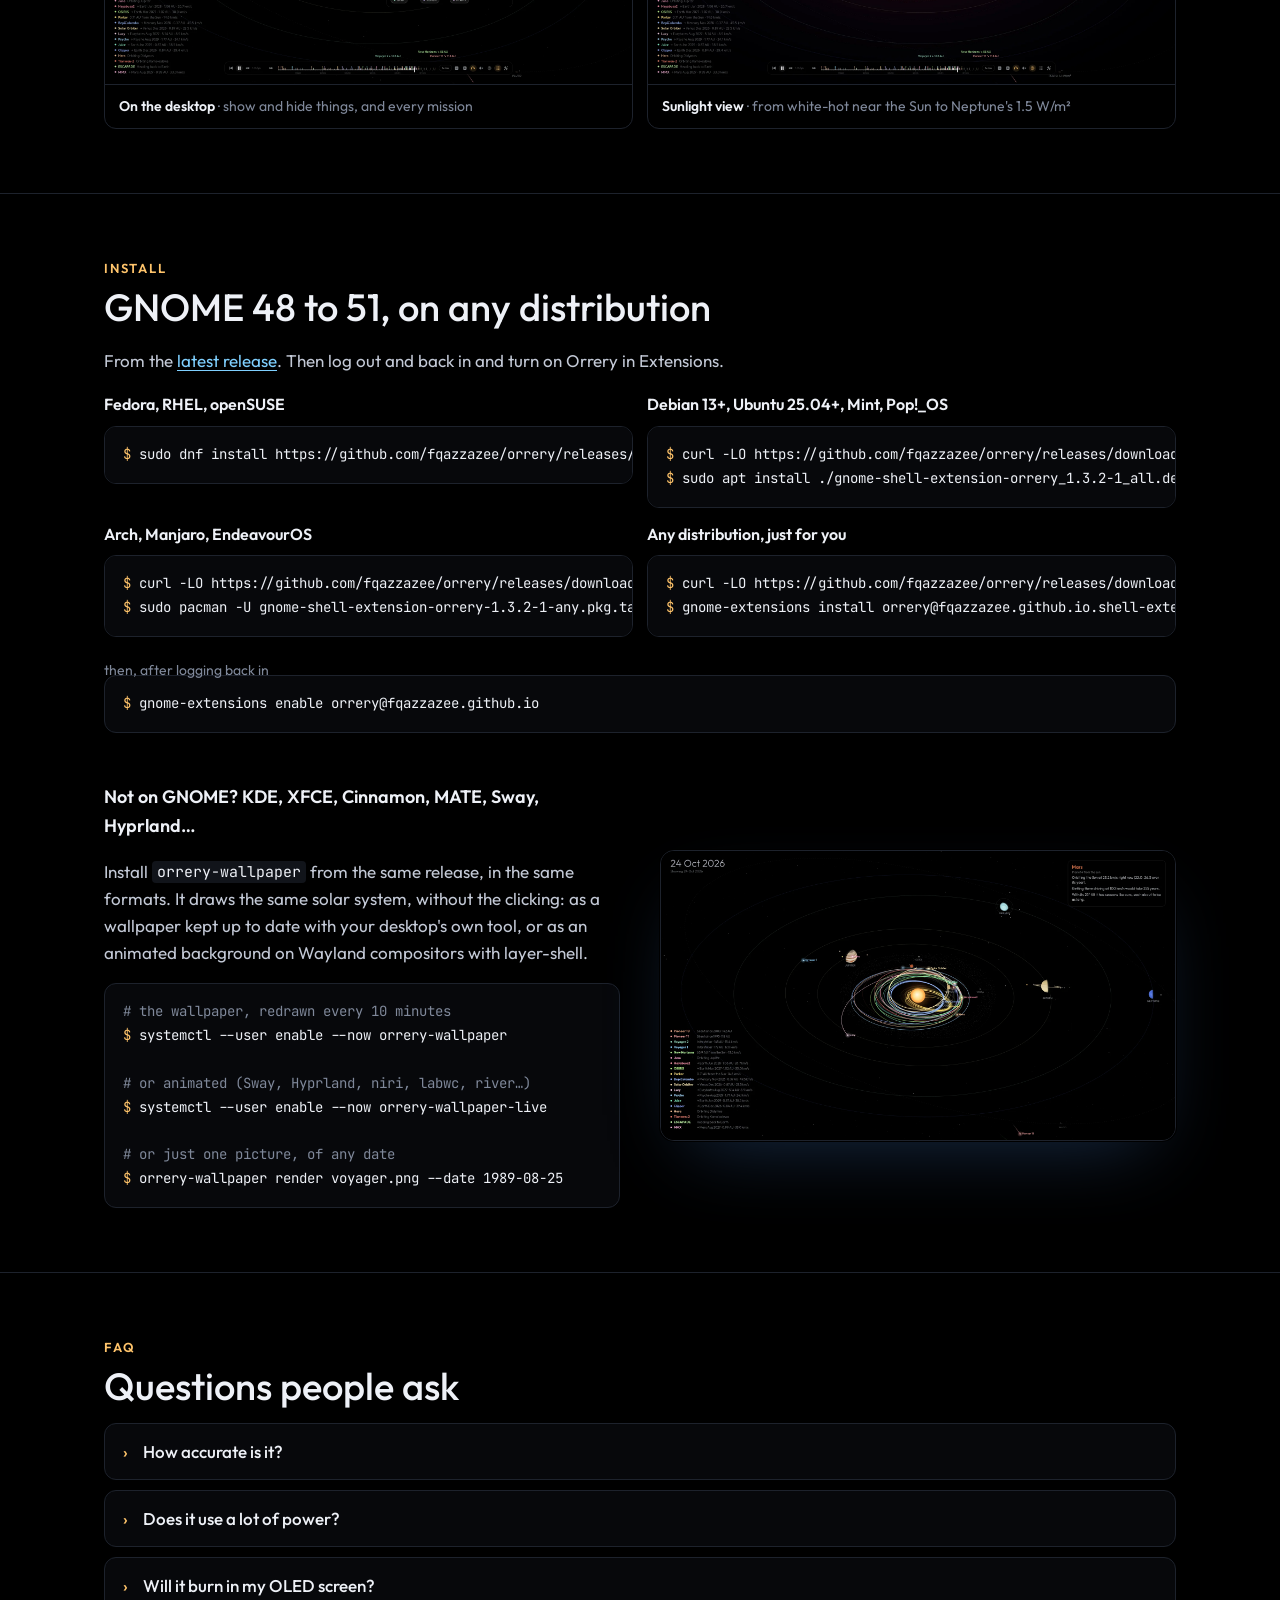
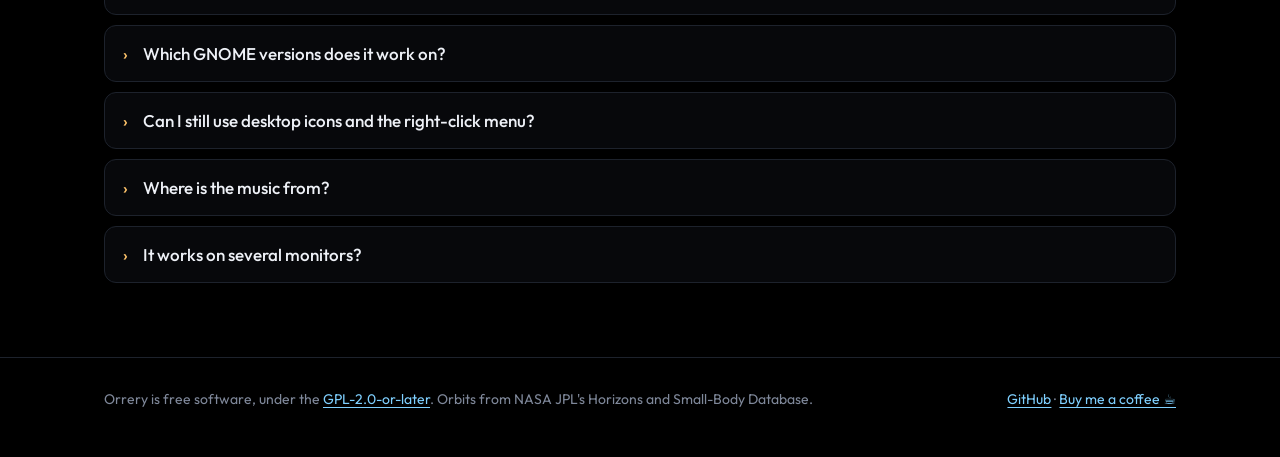
==== commit b42b449f: "Release 1.3.2: fixes from the extensions.gnome.org review - Check for maximized windows with is_maxi" ====
--- a/docs/index.html
+++ b/docs/index.html
@@ -73,7 +73,7 @@
       <b>pure black for OLED screens</b>. A <b>GNOME Shell extension</b>, with a companion for
       <b>KDE, XFCE, Cinnamon, Sway, Hyprland</b> and more.</p>
     <div class="actions">
-      <a class="button primary" href="#install">Install v1.3.1</a>
+      <a class="button primary" href="#install">Install v1.3.2</a>
       <a class="button" href="https://github.com/fqazzazee/orrery/releases/latest">Releases</a>
       <a class="button" href="https://github.com/fqazzazee/orrery">Source on GitHub</a>
     </div>
@@ -305,15 +305,15 @@
         out and back in and turn on Orrery in Extensions.</p>
       <div class="distros">
         <div><h3>Fedora, RHEL, openSUSE</h3>
-<pre class="term"><span class="p">$ </span>sudo dnf install https://github.com/fqazzazee/orrery/releases/download/v1.3.1/gnome-shell-extension-orrery-1.3.1-1.noarch.rpm</pre></div>
+<pre class="term"><span class="p">$ </span>sudo dnf install https://github.com/fqazzazee/orrery/releases/download/v1.3.2/gnome-shell-extension-orrery-1.3.2-1.noarch.rpm</pre></div>
         <div><h3>Debian 13+, Ubuntu 25.04+, Mint, Pop!_OS</h3>
-<pre class="term"><span class="p">$ </span>curl -LO https://github.com/fqazzazee/orrery/releases/download/v1.3.1/gnome-shell-extension-orrery_1.3.1-1_all.deb
-<span class="p">$ </span>sudo apt install ./gnome-shell-extension-orrery_1.3.1-1_all.deb</pre></div>
+<pre class="term"><span class="p">$ </span>curl -LO https://github.com/fqazzazee/orrery/releases/download/v1.3.2/gnome-shell-extension-orrery_1.3.2-1_all.deb
+<span class="p">$ </span>sudo apt install ./gnome-shell-extension-orrery_1.3.2-1_all.deb</pre></div>
         <div><h3>Arch, Manjaro, EndeavourOS</h3>
-<pre class="term"><span class="p">$ </span>curl -LO https://github.com/fqazzazee/orrery/releases/download/v1.3.1/gnome-shell-extension-orrery-1.3.1-1-any.pkg.tar.zst
-<span class="p">$ </span>sudo pacman -U gnome-shell-extension-orrery-1.3.1-1-any.pkg.tar.zst</pre></div>
+<pre class="term"><span class="p">$ </span>curl -LO https://github.com/fqazzazee/orrery/releases/download/v1.3.2/gnome-shell-extension-orrery-1.3.2-1-any.pkg.tar.zst
+<span class="p">$ </span>sudo pacman -U gnome-shell-extension-orrery-1.3.2-1-any.pkg.tar.zst</pre></div>
         <div><h3>Any distribution, just for you</h3>
-<pre class="term"><span class="p">$ </span>curl -LO https://github.com/fqazzazee/orrery/releases/download/v1.3.1/orrery@fqazzazee.github.io.shell-extension.zip
+<pre class="term"><span class="p">$ </span>curl -LO https://github.com/fqazzazee/orrery/releases/download/v1.3.2/orrery@fqazzazee.github.io.shell-extension.zip
 <span class="p">$ </span>gnome-extensions install orrery@fqazzazee.github.io.shell-extension.zip</pre></div>
       </div>
       <p class="label" style="margin-top: 22px">then, after logging back in</p>
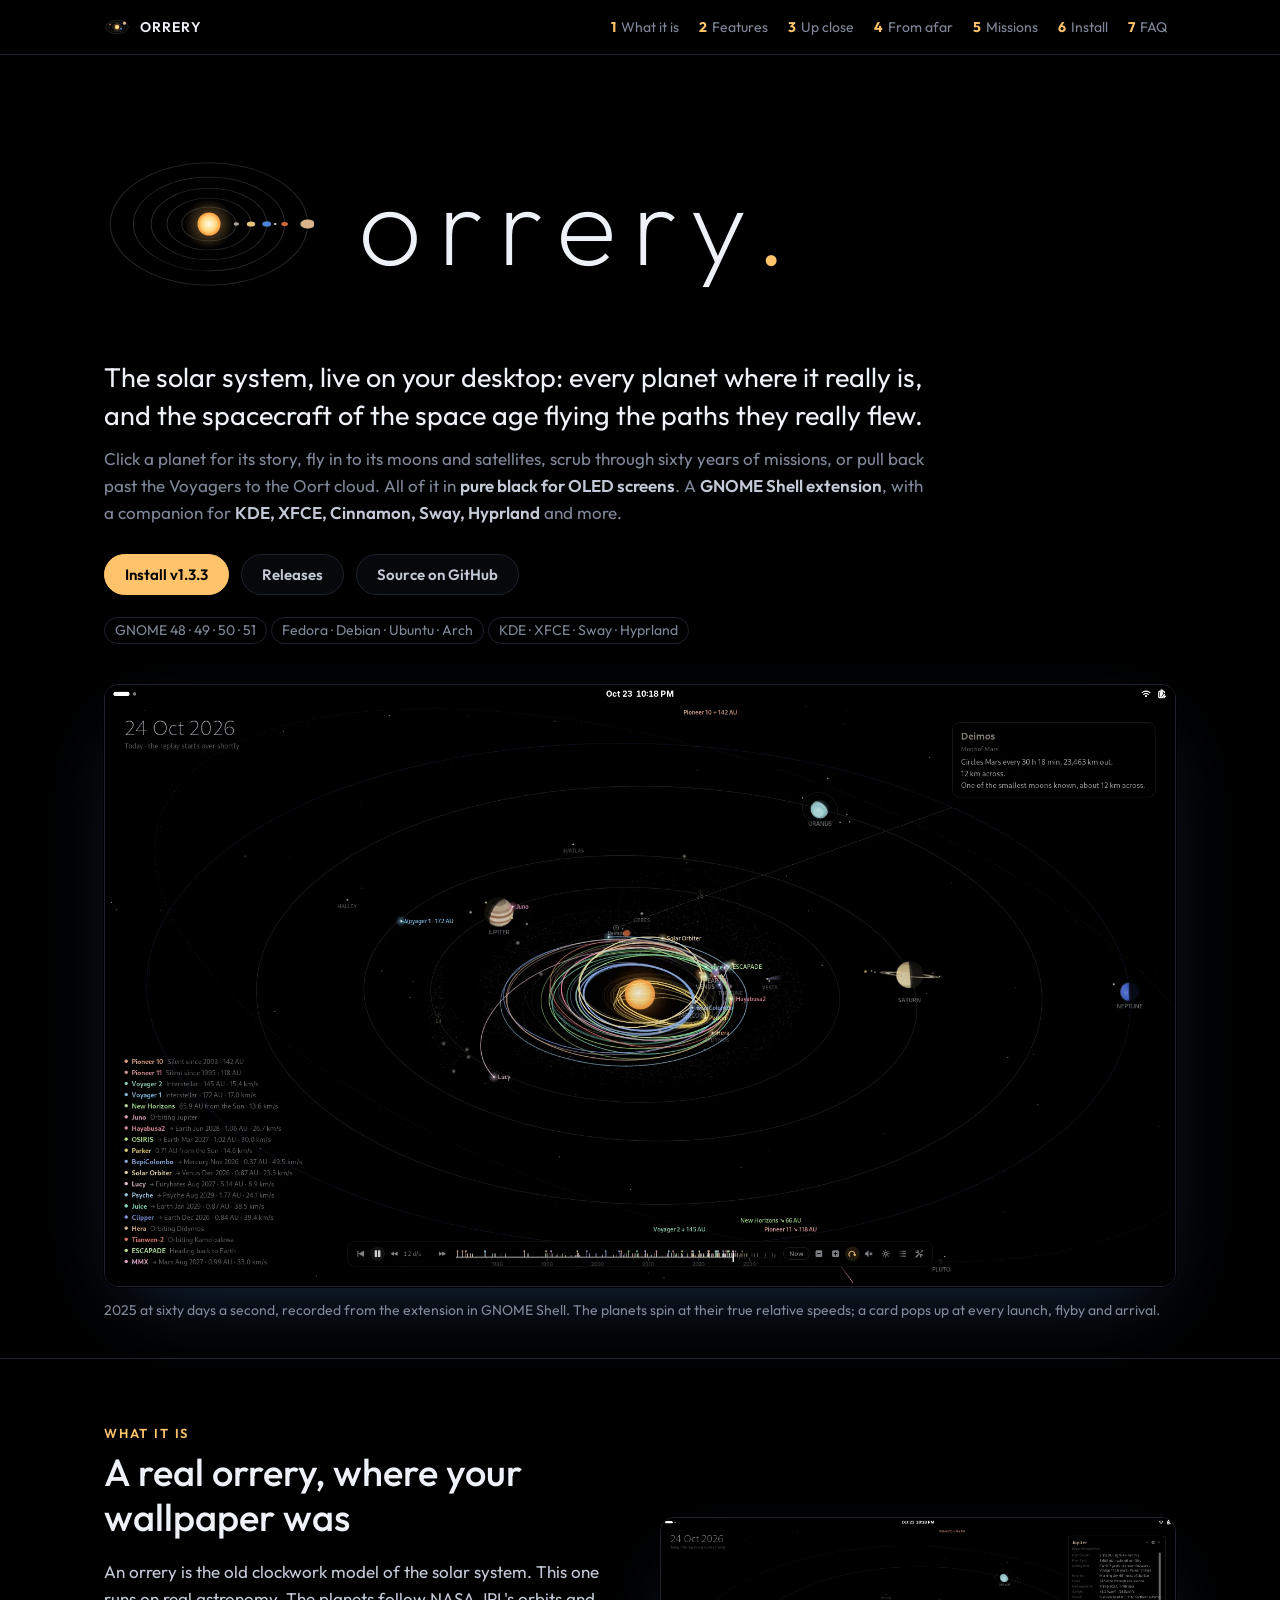
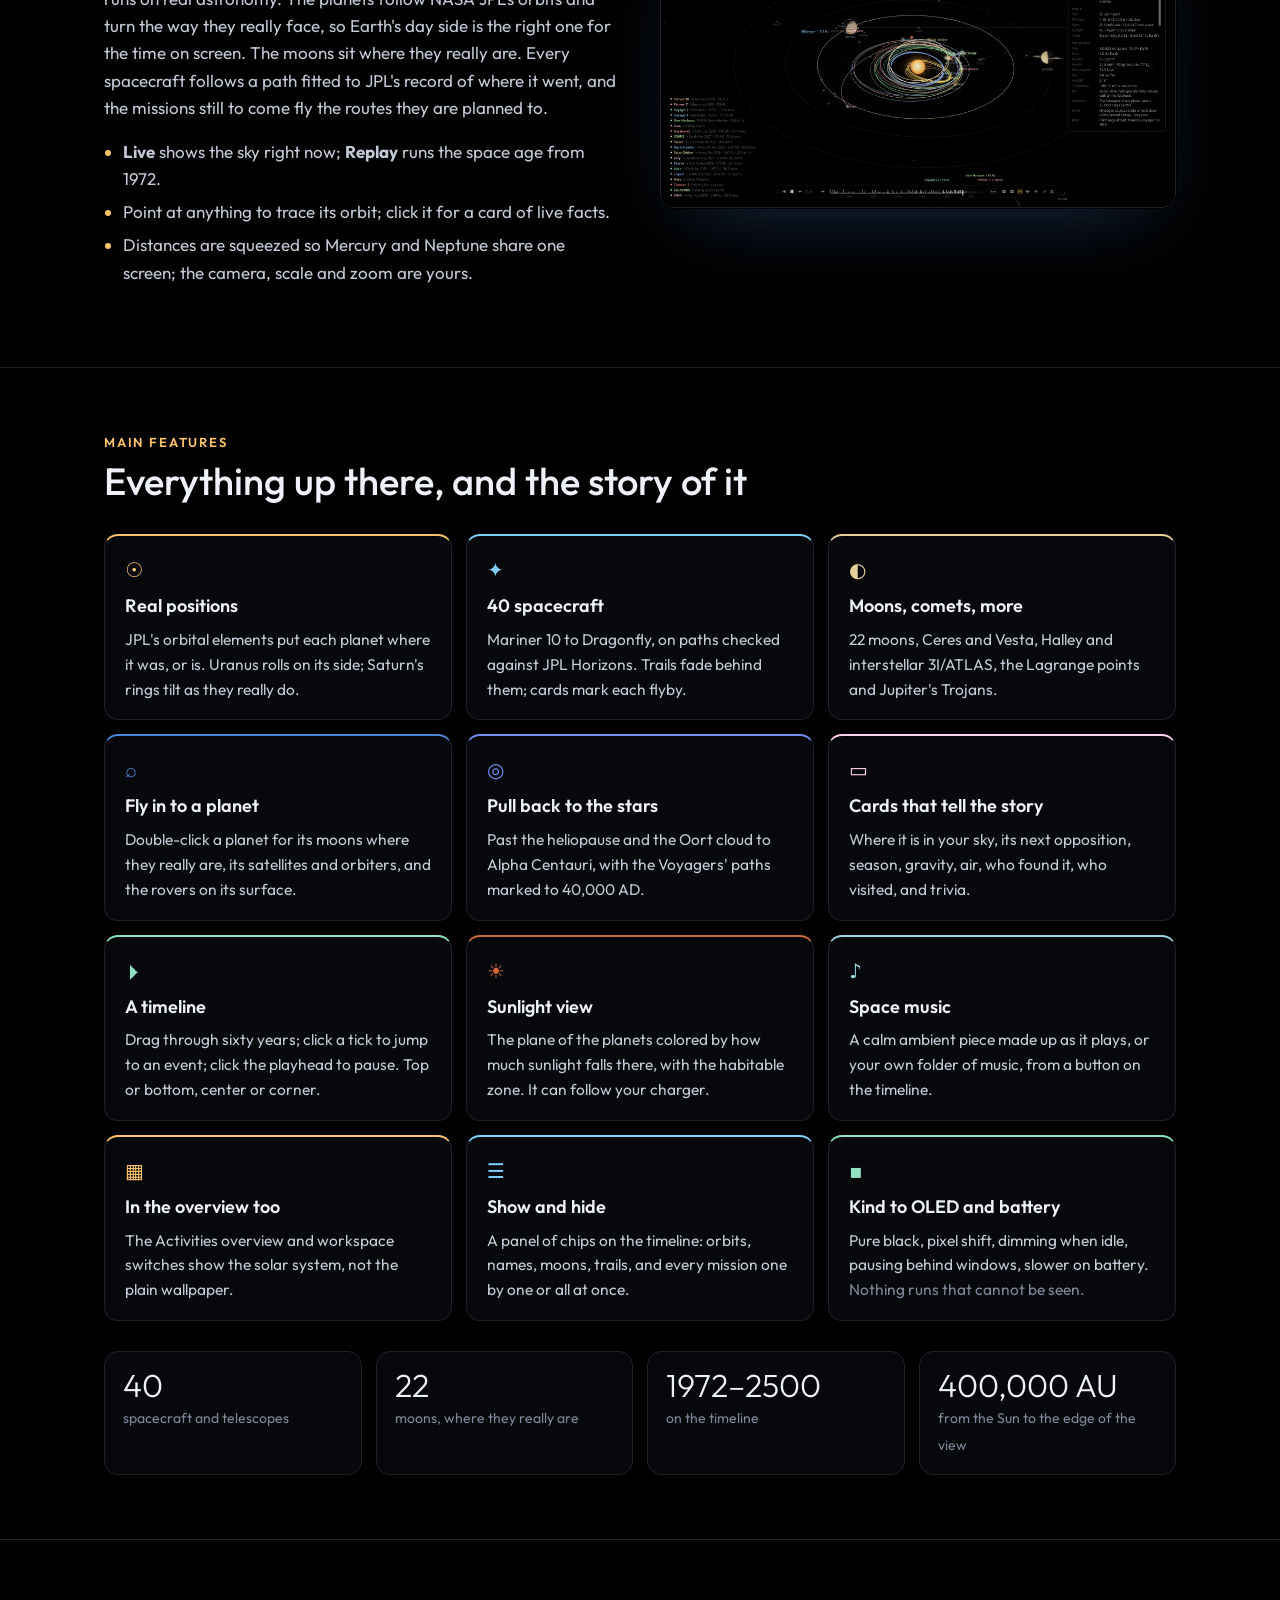
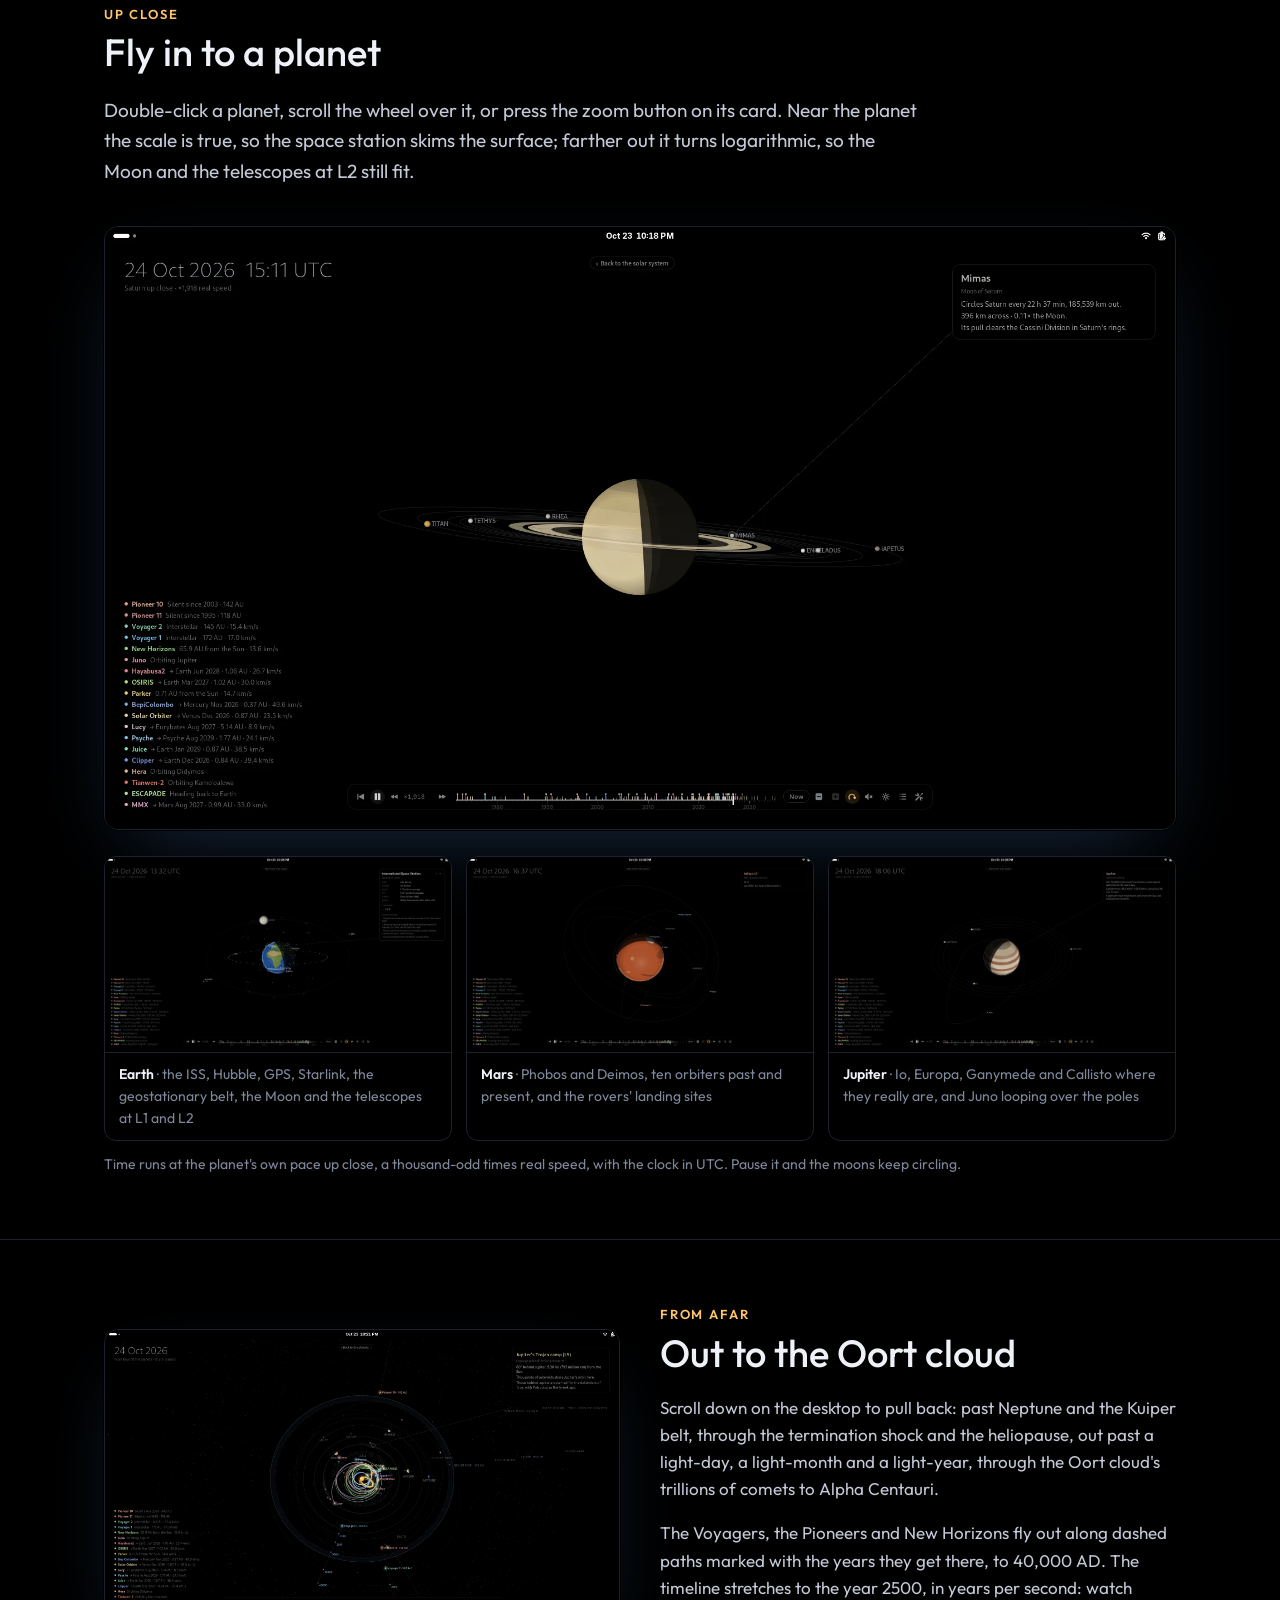
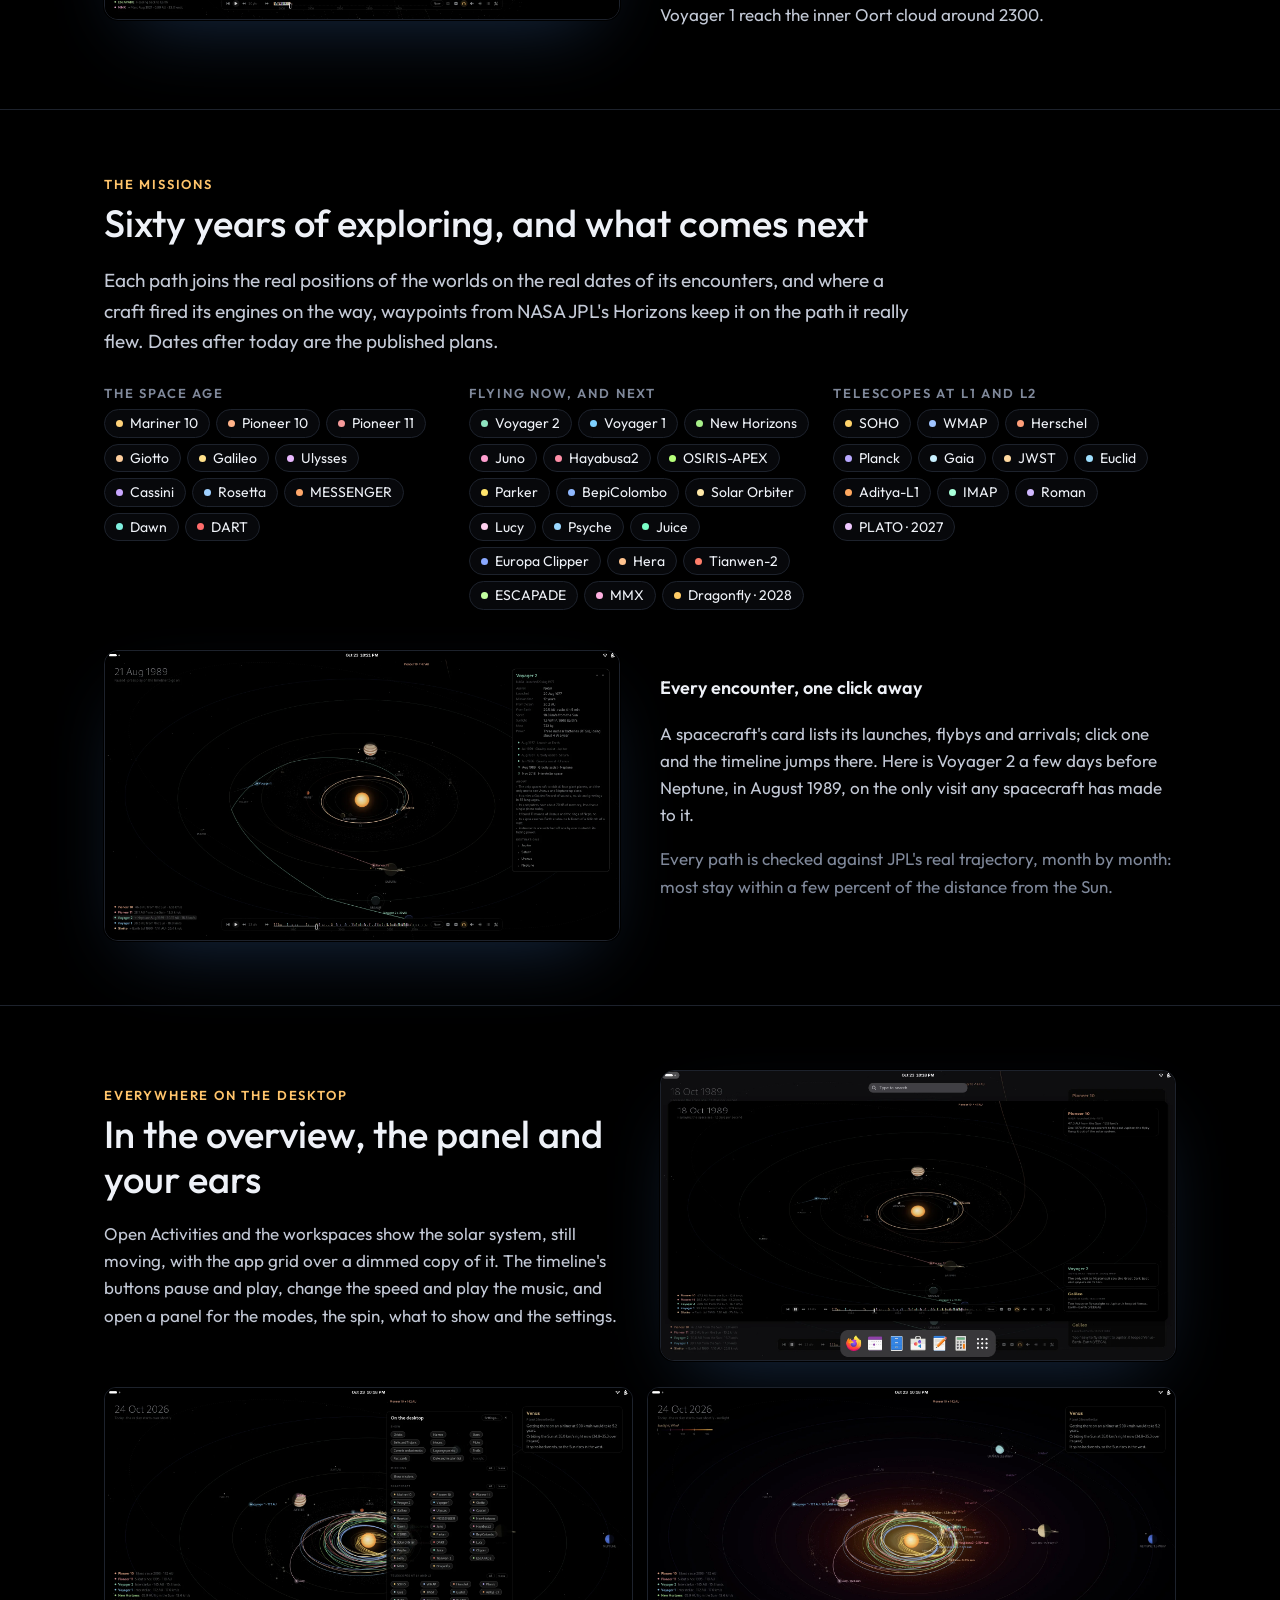
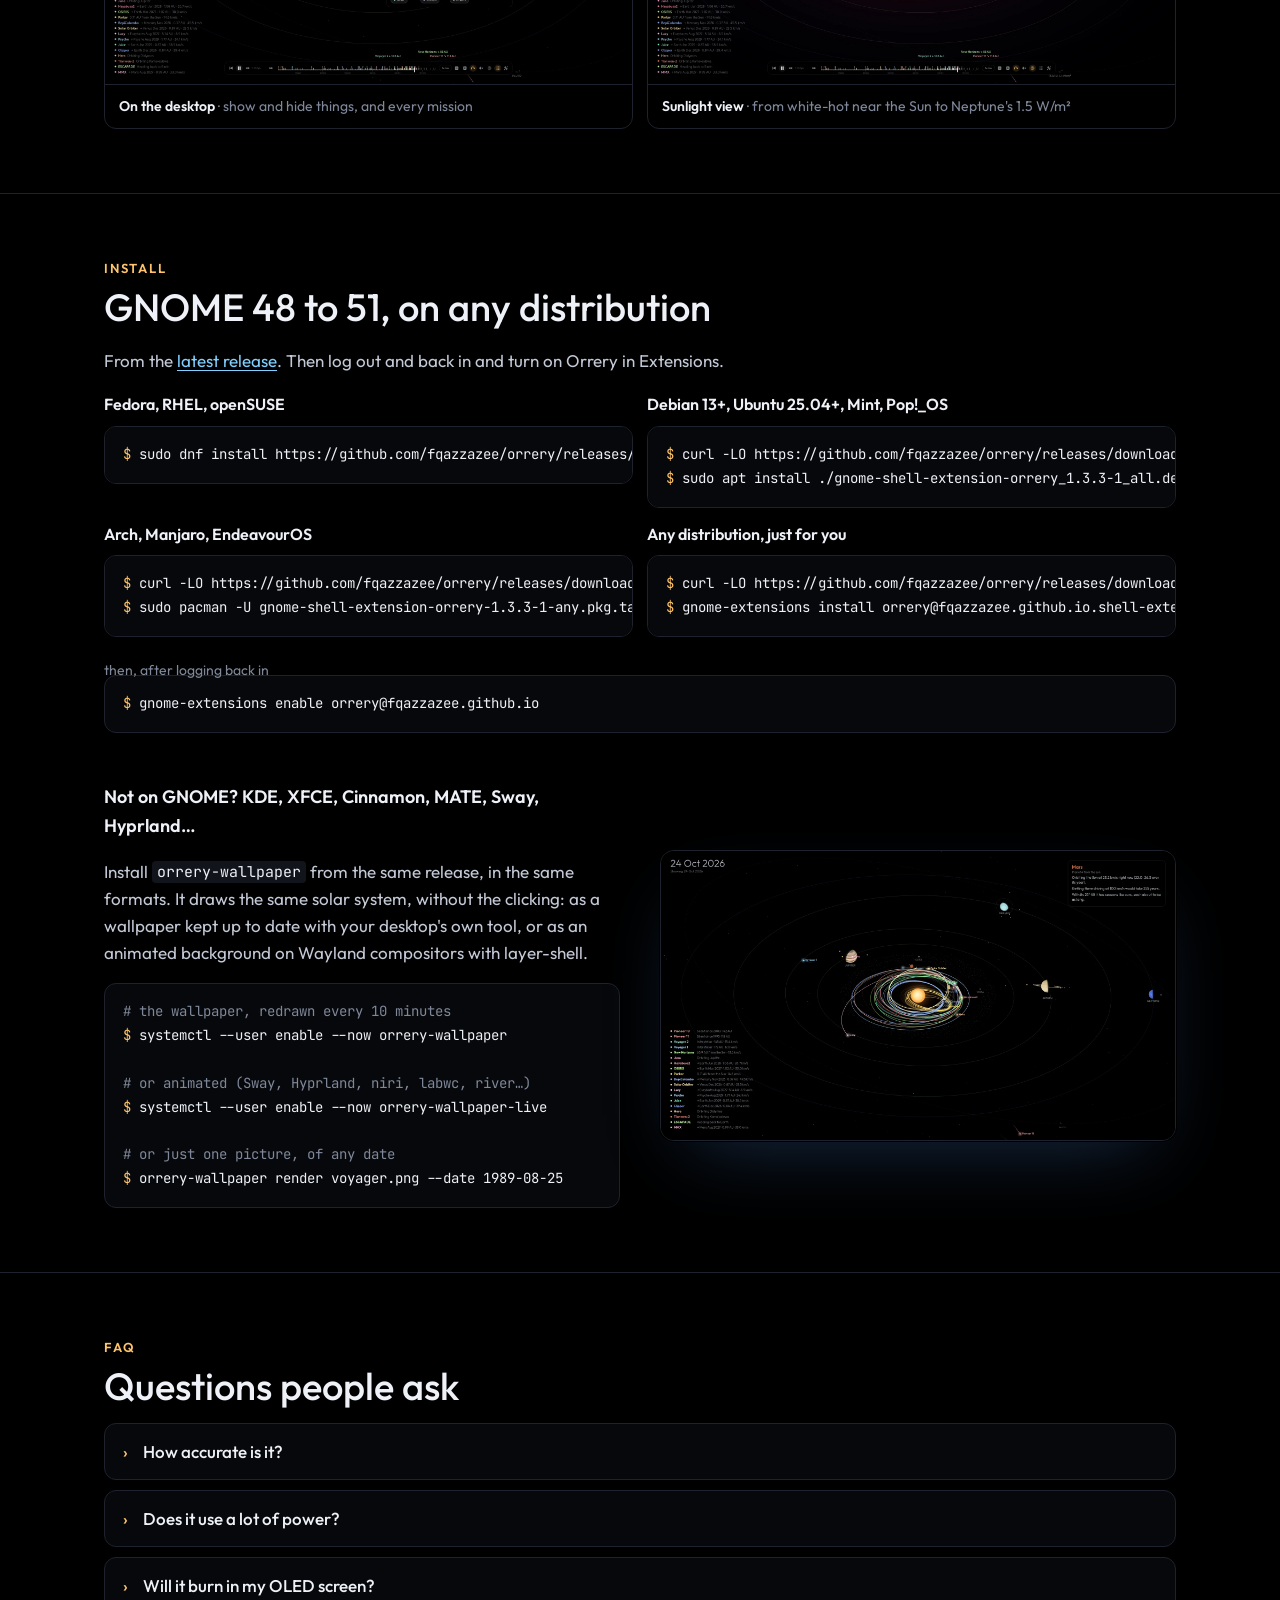
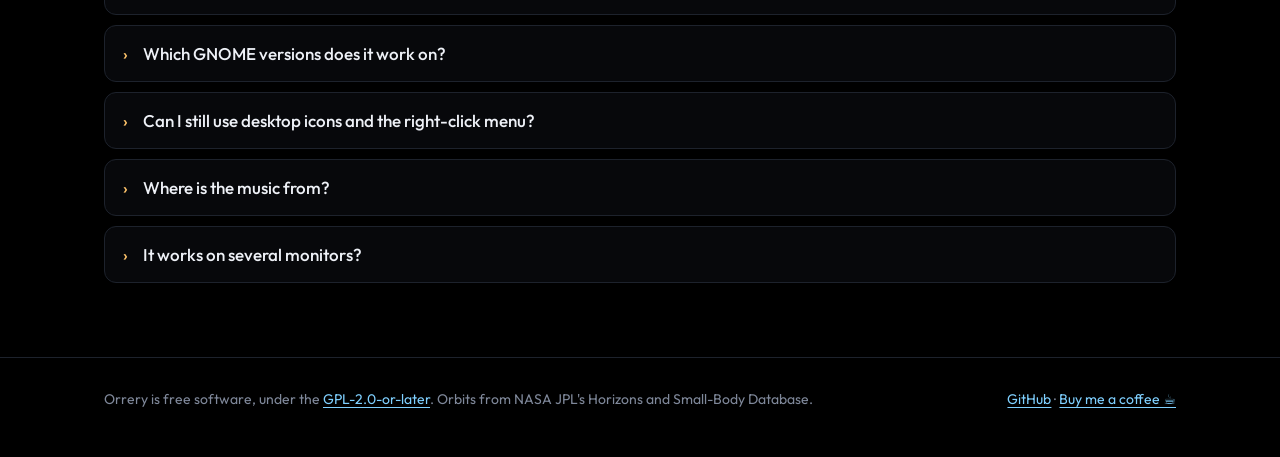
==== commit 9c4f2fb9: "Release 1.3.3: every monitor, music and animation modes, truer Voyager paths - Other monitors get a " ====
--- a/docs/index.html
+++ b/docs/index.html
@@ -73,7 +73,7 @@
       <b>pure black for OLED screens</b>. A <b>GNOME Shell extension</b>, with a companion for
       <b>KDE, XFCE, Cinnamon, Sway, Hyprland</b> and more.</p>
     <div class="actions">
-      <a class="button primary" href="#install">Install v1.3.2</a>
+      <a class="button primary" href="#install">Install v1.3.3</a>
       <a class="button" href="https://github.com/fqazzazee/orrery/releases/latest">Releases</a>
       <a class="button" href="https://github.com/fqazzazee/orrery">Source on GitHub</a>
     </div>
@@ -280,7 +280,7 @@
           <h2>In the overview, the panel and your ears</h2>
           <p>Open Activities and the workspaces show the solar system, still moving, with the
             app grid over a dimmed copy of it. The timeline's buttons pause and play, change the
-            speed, stop the spin, play the music, open a panel to show and hide things, and open
+            speed and play the music, and open a panel for the modes, the spin, what to show and
             the settings.</p>
         </div>
         <div class="screen">
@@ -305,15 +305,15 @@
         out and back in and turn on Orrery in Extensions.</p>
       <div class="distros">
         <div><h3>Fedora, RHEL, openSUSE</h3>
-<pre class="term"><span class="p">$ </span>sudo dnf install https://github.com/fqazzazee/orrery/releases/download/v1.3.2/gnome-shell-extension-orrery-1.3.2-1.noarch.rpm</pre></div>
+<pre class="term"><span class="p">$ </span>sudo dnf install https://github.com/fqazzazee/orrery/releases/download/v1.3.3/gnome-shell-extension-orrery-1.3.3-1.noarch.rpm</pre></div>
         <div><h3>Debian 13+, Ubuntu 25.04+, Mint, Pop!_OS</h3>
-<pre class="term"><span class="p">$ </span>curl -LO https://github.com/fqazzazee/orrery/releases/download/v1.3.2/gnome-shell-extension-orrery_1.3.2-1_all.deb
-<span class="p">$ </span>sudo apt install ./gnome-shell-extension-orrery_1.3.2-1_all.deb</pre></div>
+<pre class="term"><span class="p">$ </span>curl -LO https://github.com/fqazzazee/orrery/releases/download/v1.3.3/gnome-shell-extension-orrery_1.3.3-1_all.deb
+<span class="p">$ </span>sudo apt install ./gnome-shell-extension-orrery_1.3.3-1_all.deb</pre></div>
         <div><h3>Arch, Manjaro, EndeavourOS</h3>
-<pre class="term"><span class="p">$ </span>curl -LO https://github.com/fqazzazee/orrery/releases/download/v1.3.2/gnome-shell-extension-orrery-1.3.2-1-any.pkg.tar.zst
-<span class="p">$ </span>sudo pacman -U gnome-shell-extension-orrery-1.3.2-1-any.pkg.tar.zst</pre></div>
+<pre class="term"><span class="p">$ </span>curl -LO https://github.com/fqazzazee/orrery/releases/download/v1.3.3/gnome-shell-extension-orrery-1.3.3-1-any.pkg.tar.zst
+<span class="p">$ </span>sudo pacman -U gnome-shell-extension-orrery-1.3.3-1-any.pkg.tar.zst</pre></div>
         <div><h3>Any distribution, just for you</h3>
-<pre class="term"><span class="p">$ </span>curl -LO https://github.com/fqazzazee/orrery/releases/download/v1.3.2/orrery@fqazzazee.github.io.shell-extension.zip
+<pre class="term"><span class="p">$ </span>curl -LO https://github.com/fqazzazee/orrery/releases/download/v1.3.3/orrery@fqazzazee.github.io.shell-extension.zip
 <span class="p">$ </span>gnome-extensions install orrery@fqazzazee.github.io.shell-extension.zip</pre></div>
       </div>
       <p class="label" style="margin-top: 22px">then, after logging back in</p>
@@ -367,11 +367,11 @@
         </details>
         <details>
           <summary>Where is the music from?</summary>
-          <p>It is made up as it plays: slow chords, a low drone and soft bells in long echoes, never quite the same twice. Or point it at a folder of your own music. It starts muted, fades out behind windows and stops when the screen locks.</p>
+          <p>It is made up as it plays: slow chords, a low drone and soft bells in long echoes, never quite the same twice. Or point it at a folder of your own music. It starts muted. The speaker steps it through muted, background only (it fades out behind windows) and continuous, and it stops when the screen locks.</p>
         </details>
         <details>
           <summary>It works on several monitors?</summary>
-          <p>The solar system fills the primary monitor; the others keep their wallpaper.</p>
+          <p>Yes. Each monitor gets a solar system of its own, or a copy of the main one, or keeps its wallpaper: your choice.</p>
         </details>
       </div>
     </div>
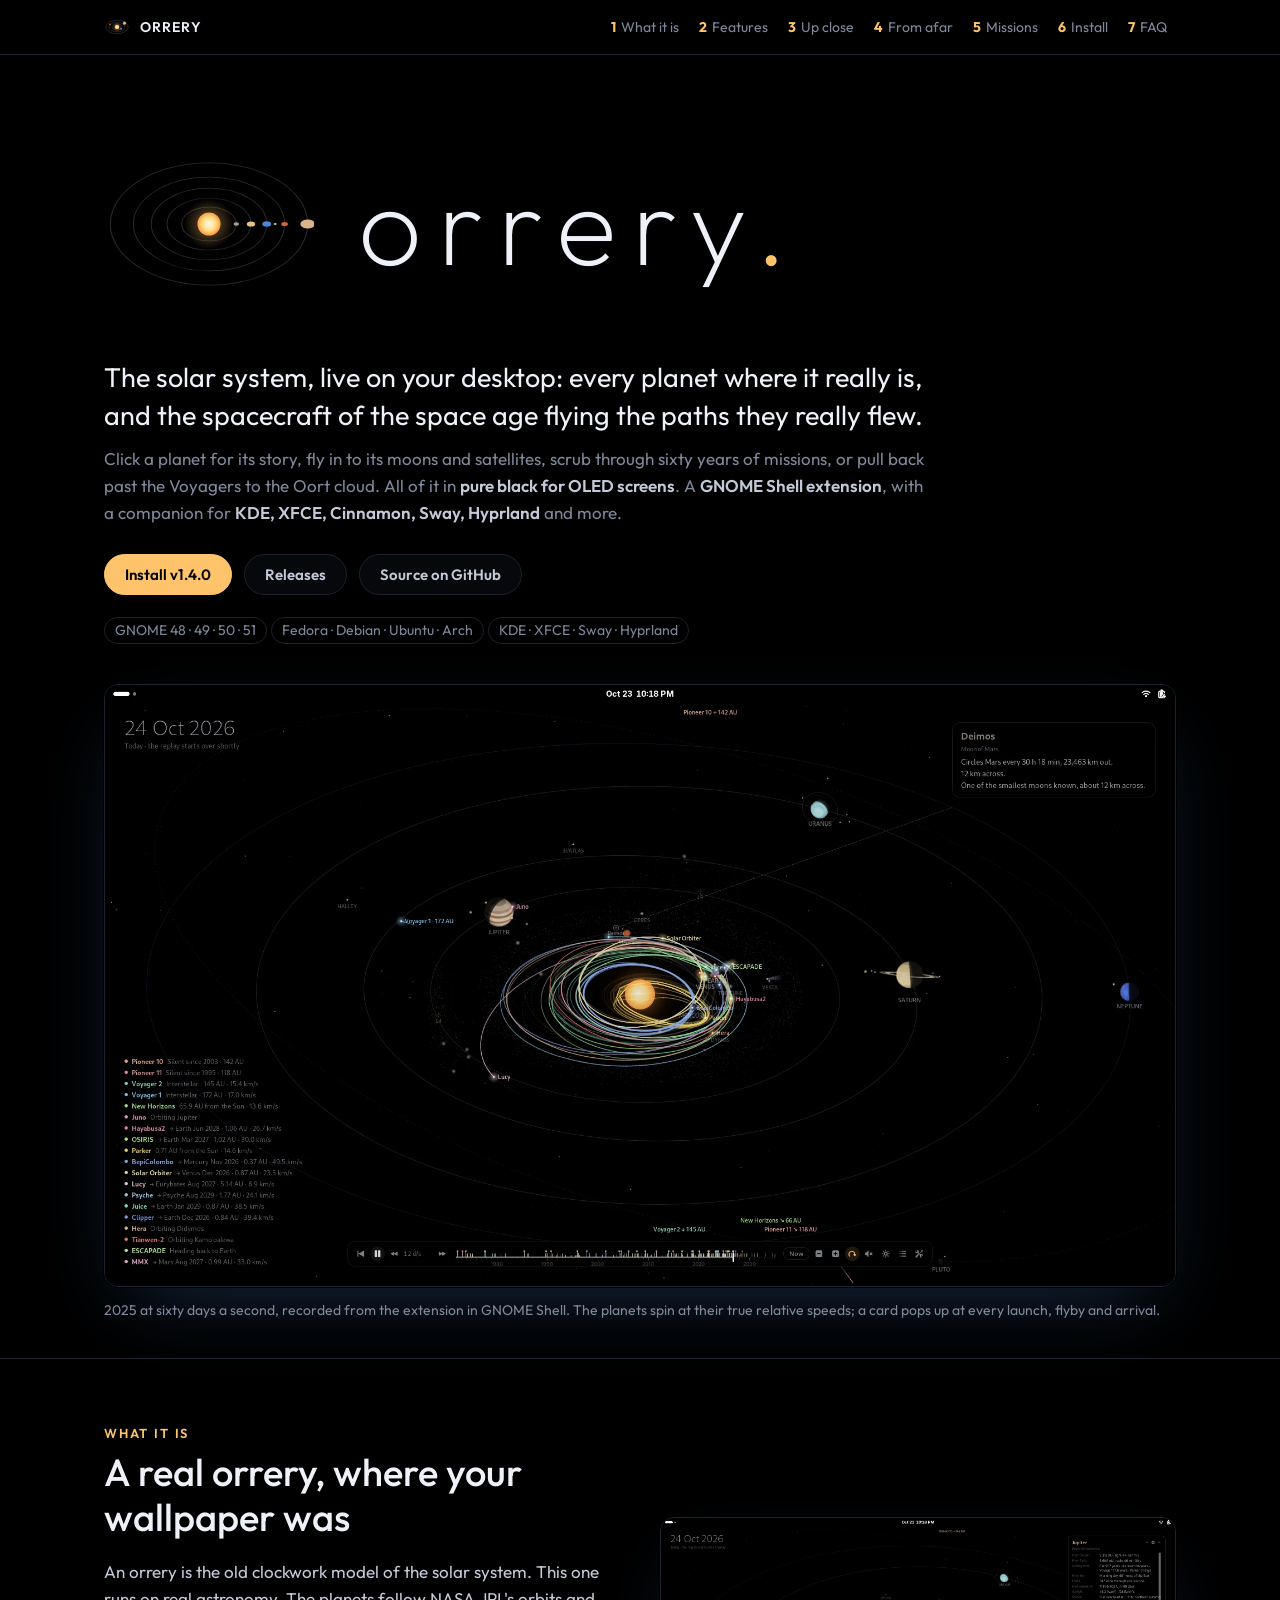
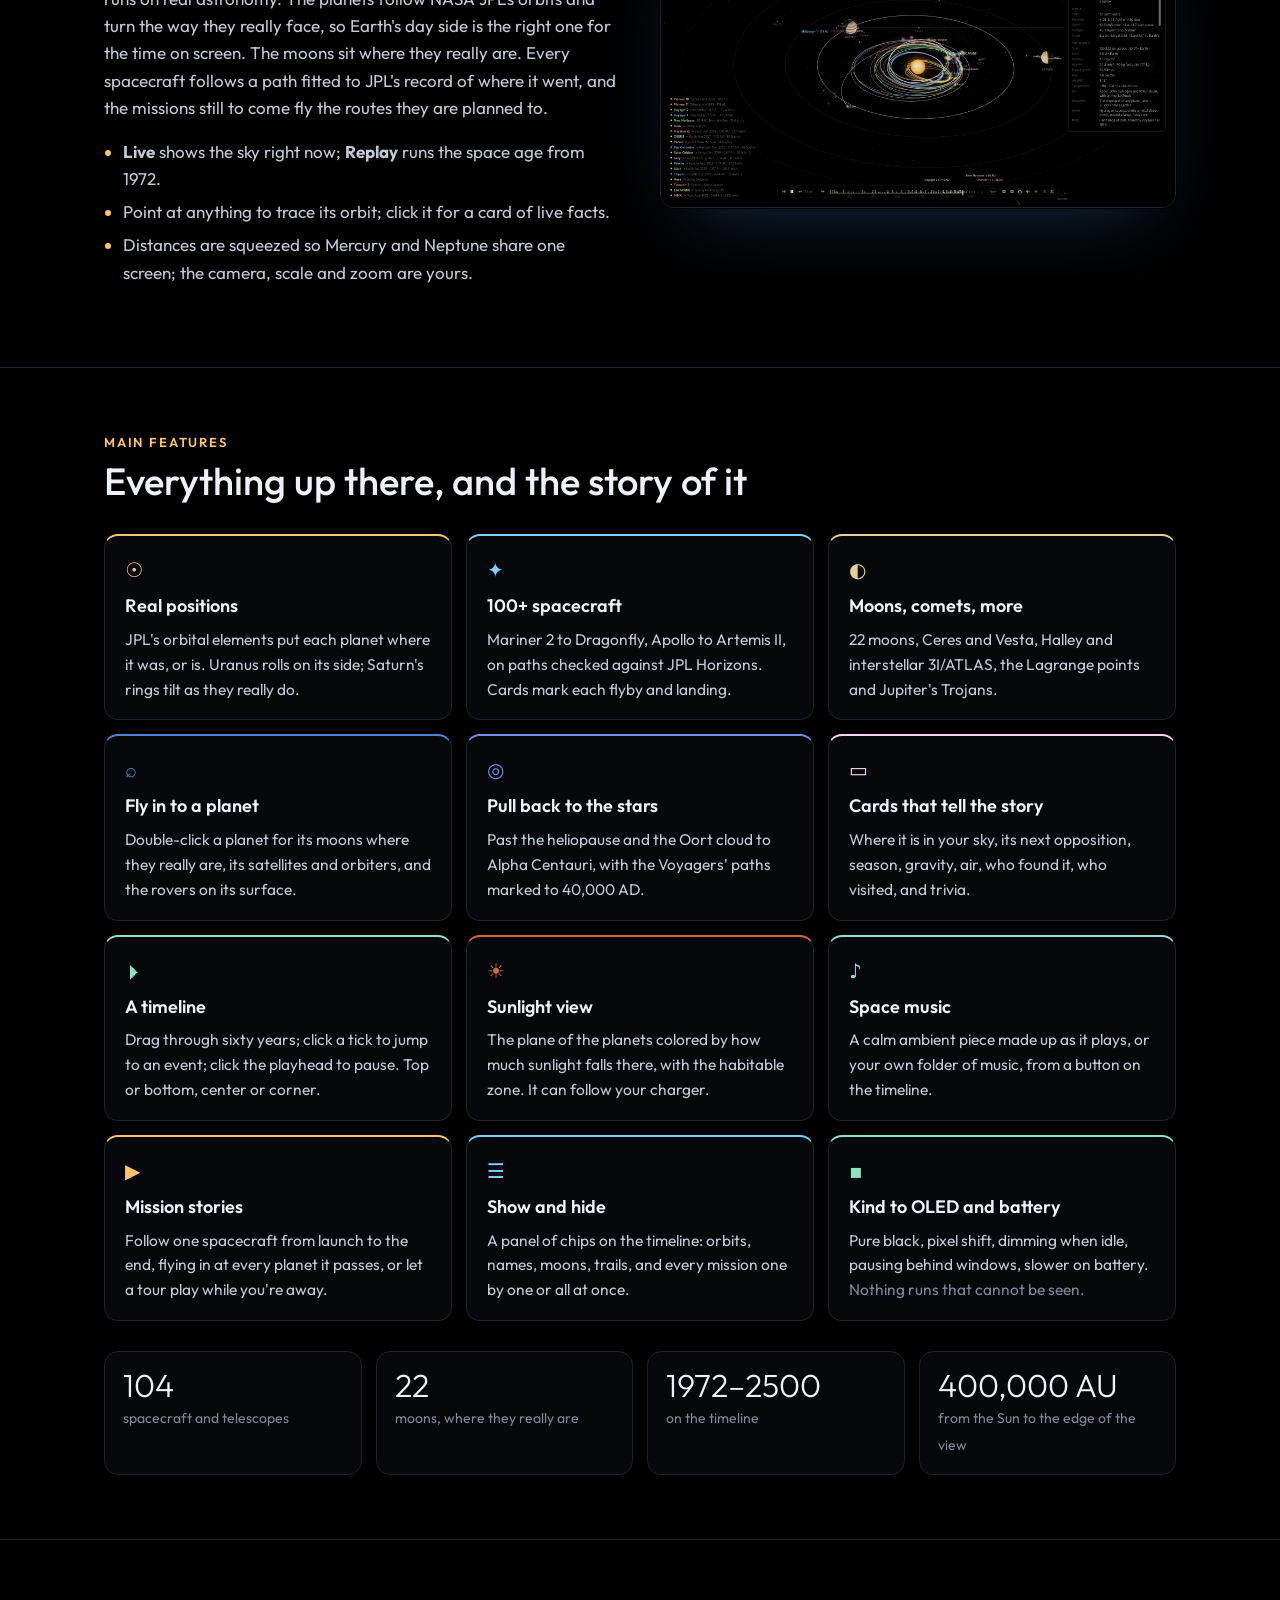
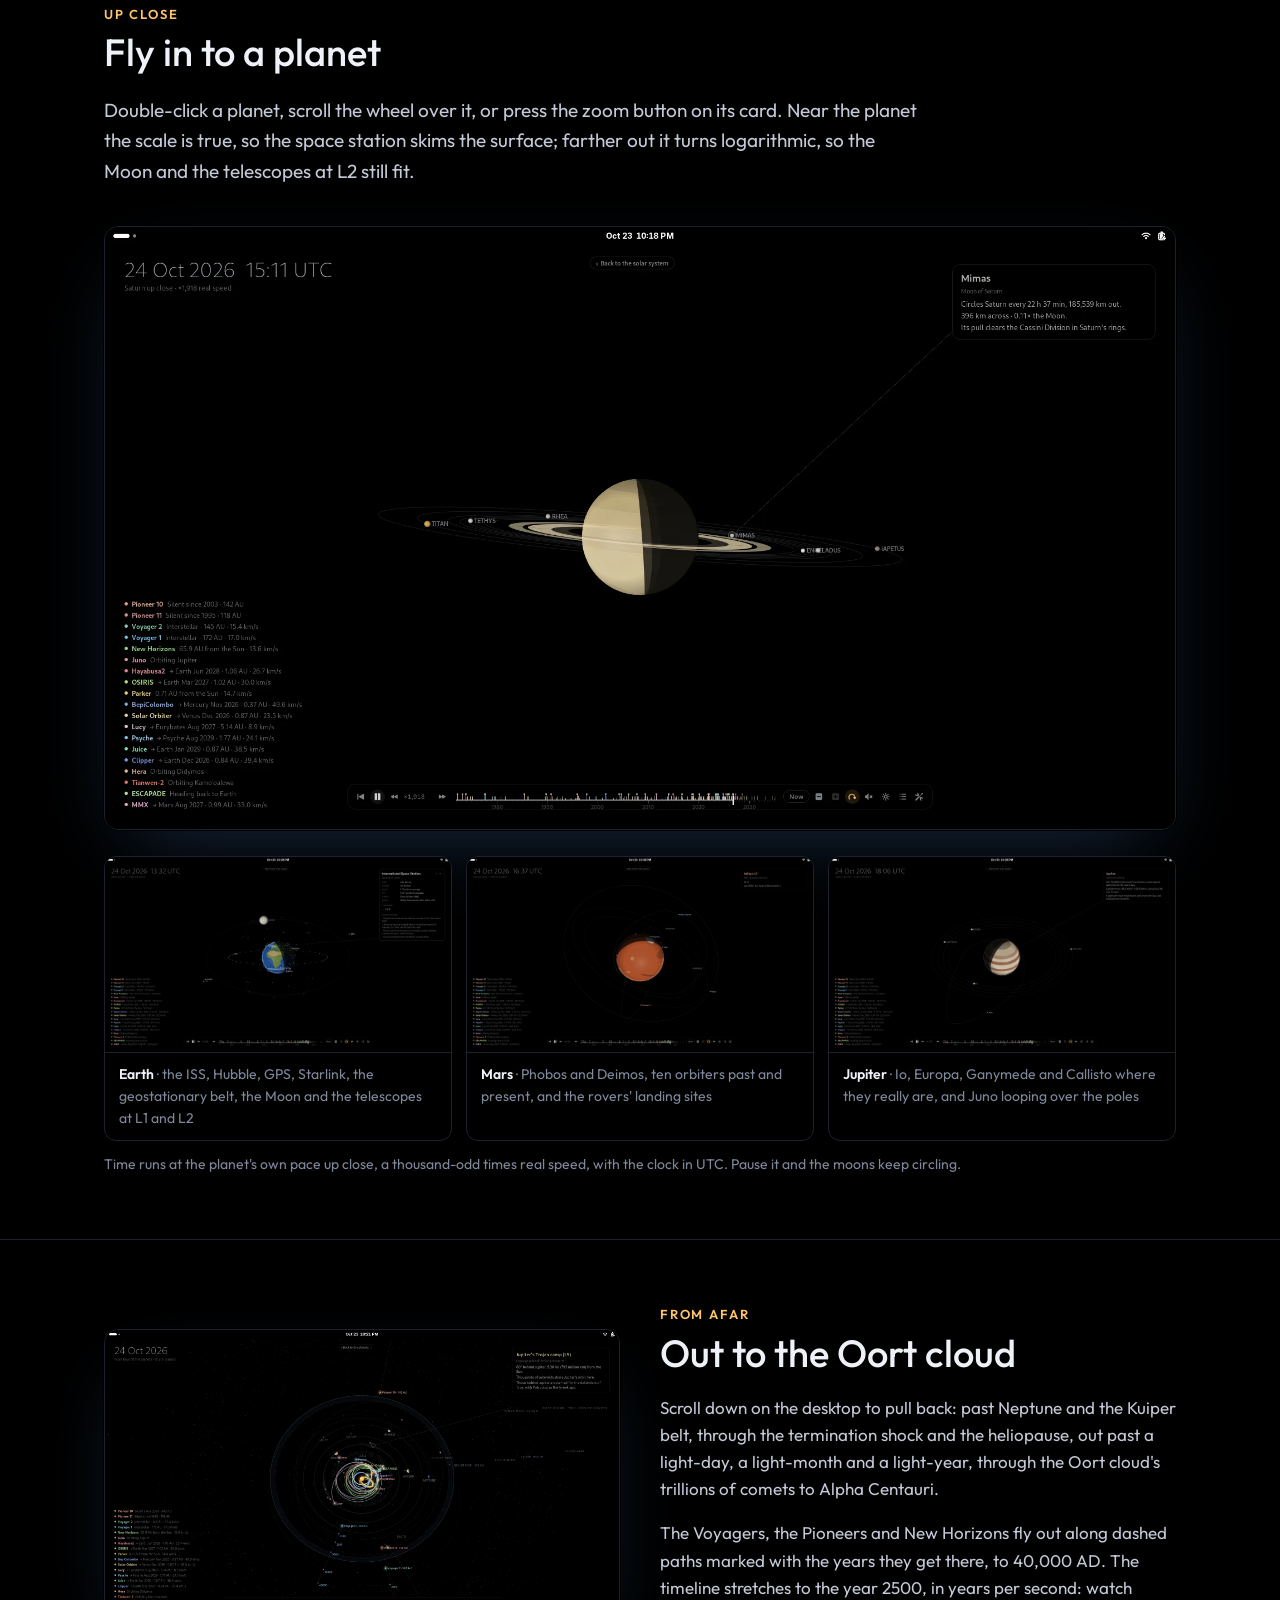
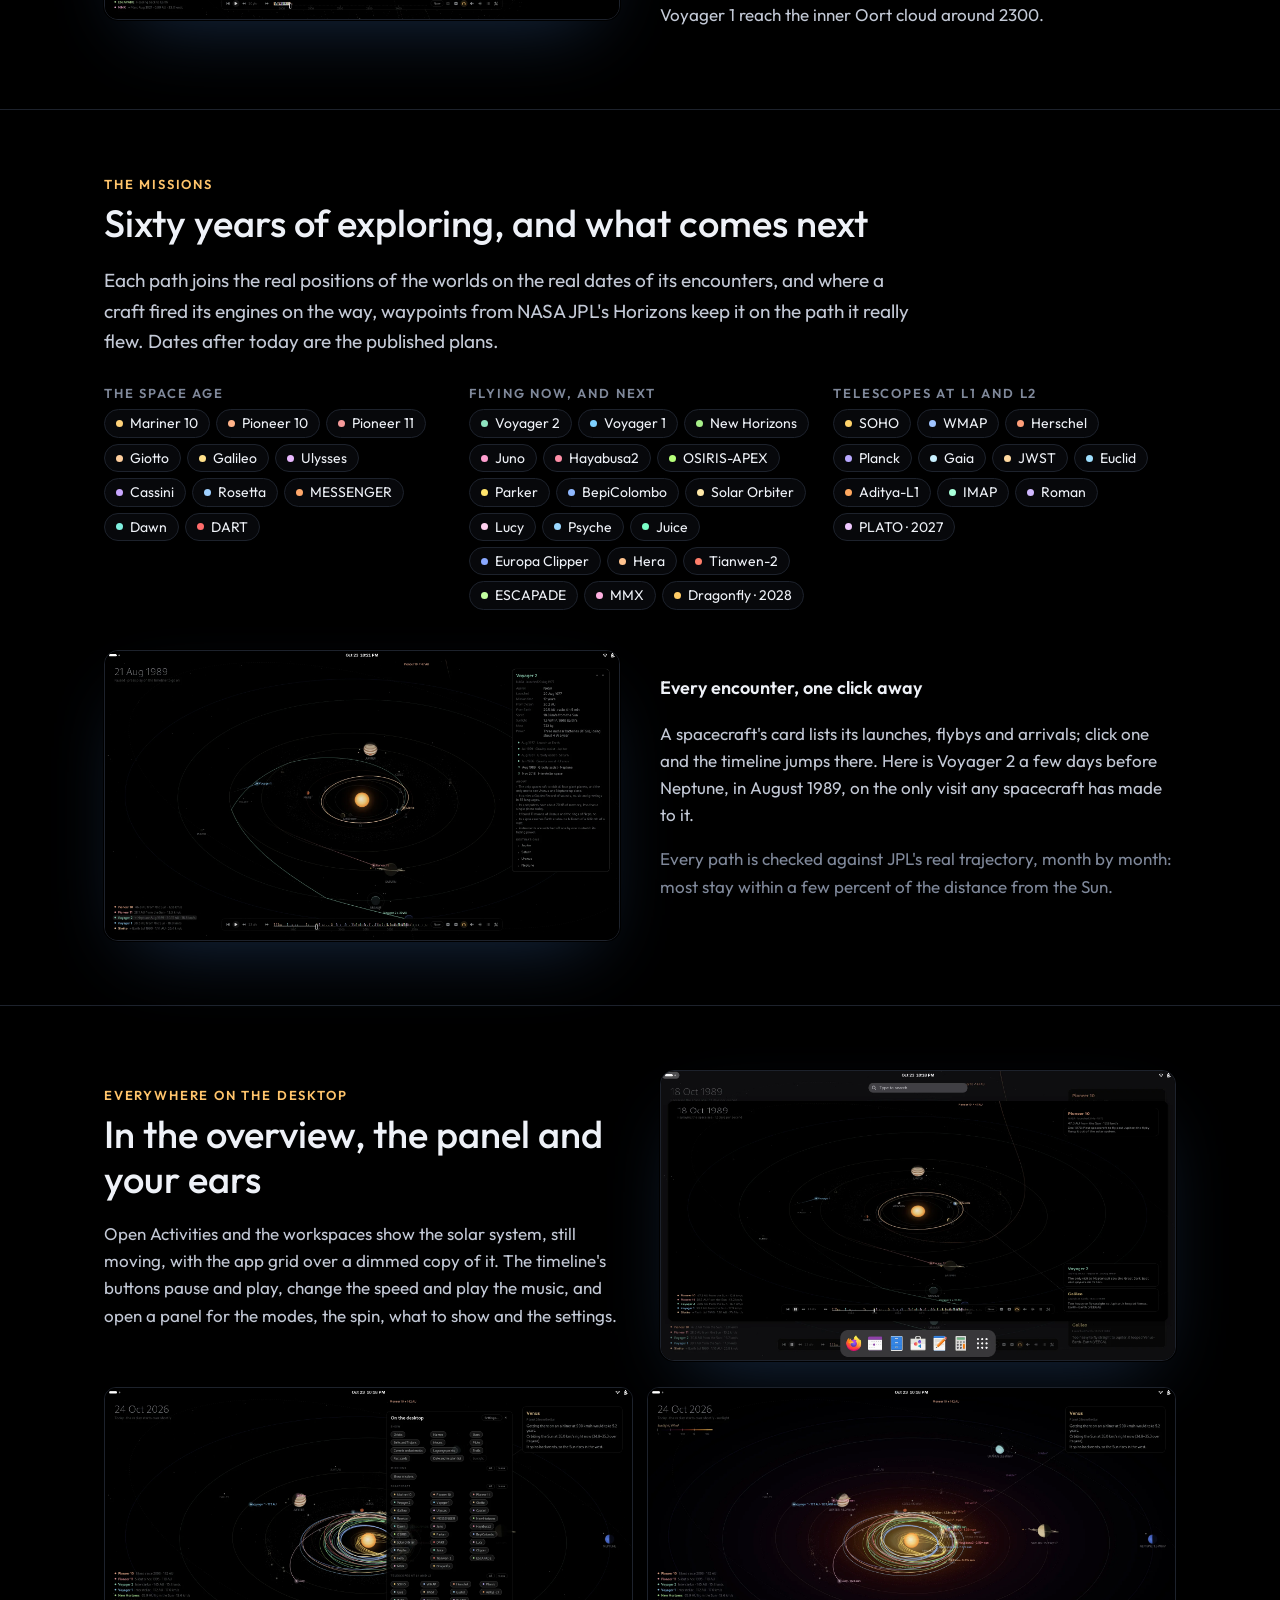
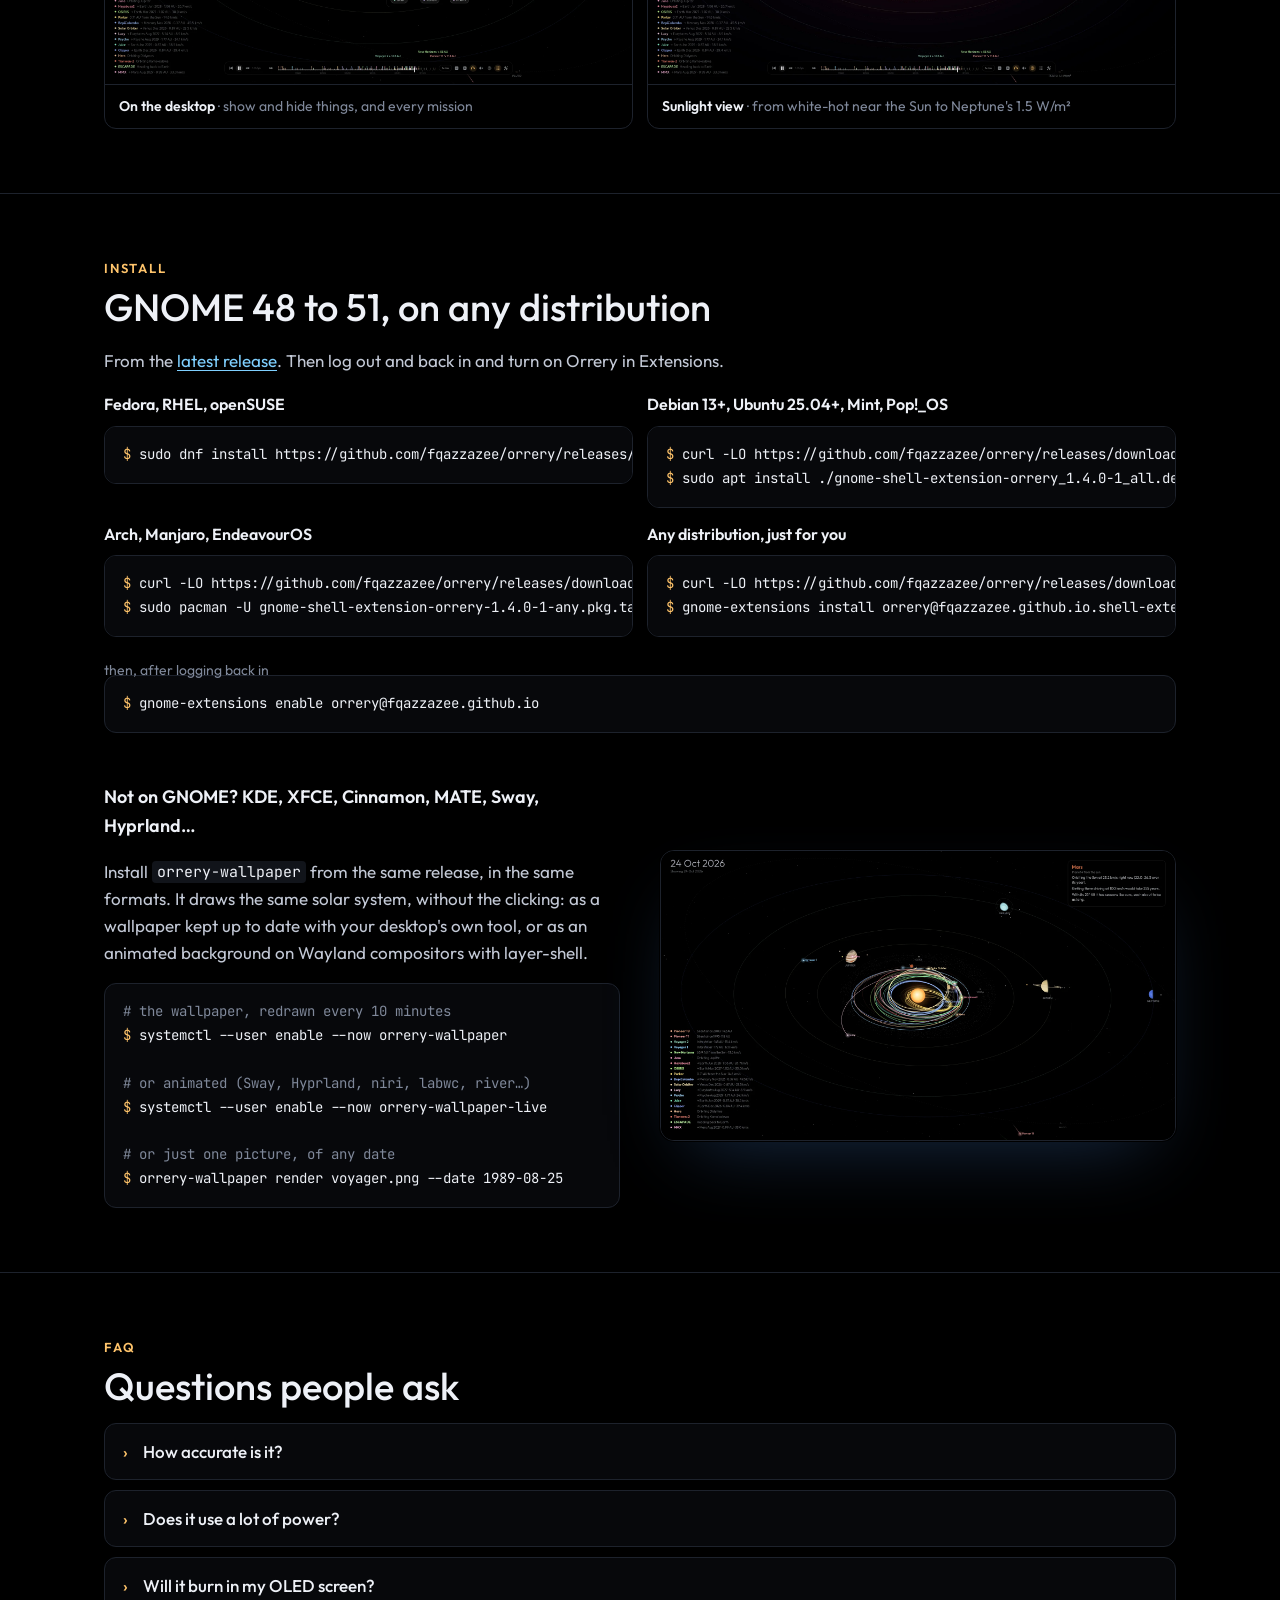
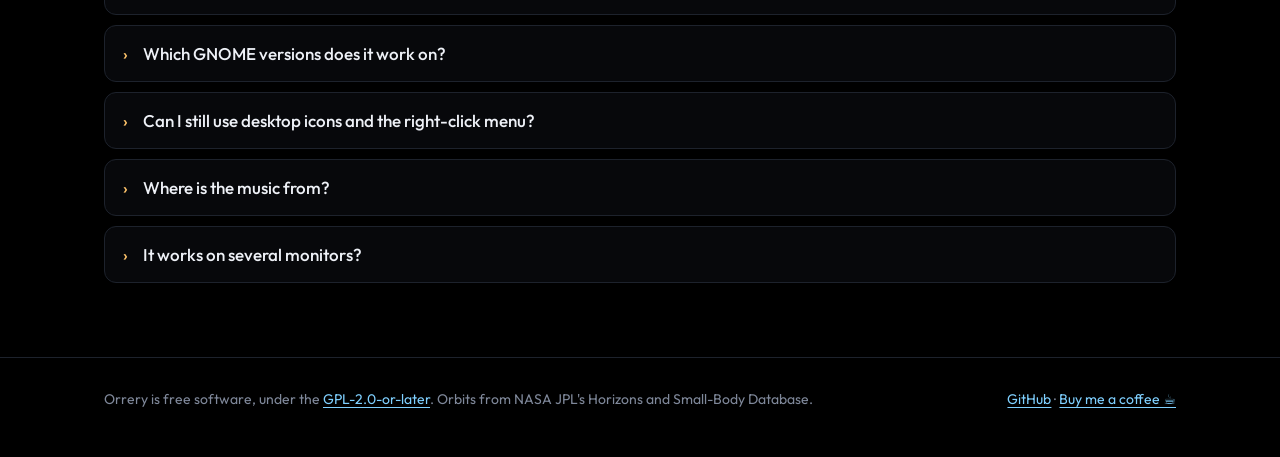
==== commit 588abddc: "Release 1.4.0: mission stories, tours, Moon missions and 35 more craft - Story mode: ▶ Story on a mi" ====
--- a/docs/index.html
+++ b/docs/index.html
@@ -5,11 +5,11 @@
   <meta charset="utf-8">
   <meta name="viewport" content="width=device-width, initial-scale=1">
   <title>Orrery — the solar system, live on your desktop</title>
-  <meta name="description" content="Orrery turns your Linux desktop into a live solar system: planets where they really are, 40 spacecraft on their real paths, moons, comets and the Oort cloud, drawn in pure black for OLED screens. A GNOME Shell extension for GNOME 48 to 51, with a companion for KDE, XFCE, Sway, Hyprland and more.">
+  <meta name="description" content="Orrery turns your Linux desktop into a live solar system: planets where they really are, over 100 spacecraft on their real paths, moons, comets and the Oort cloud, drawn in pure black for OLED screens. A GNOME Shell extension for GNOME 48 to 51, with a companion for KDE, XFCE, Sway, Hyprland and more.">
   <meta name="theme-color" content="#000000">
   <meta property="og:type" content="website">
   <meta property="og:title" content="Orrery — the solar system, live on your desktop">
-  <meta property="og:description" content="Planets where they really are, 40 spacecraft on their real paths, moons, comets and the Oort cloud, in pure OLED black. For GNOME, KDE, XFCE, Sway, Hyprland and more.">
+  <meta property="og:description" content="Planets where they really are, over 100 spacecraft on their real paths, moons, comets and the Oort cloud, in pure OLED black. For GNOME, KDE, XFCE, Sway, Hyprland and more.">
   <meta property="og:url" content="https://fqazzazee.github.io/orrery/">
   <meta property="og:image" content="https://fqazzazee.github.io/orrery/social-preview.png">
   <meta property="og:image:width" content="1280">
@@ -73,7 +73,7 @@
       <b>pure black for OLED screens</b>. A <b>GNOME Shell extension</b>, with a companion for
       <b>KDE, XFCE, Cinnamon, Sway, Hyprland</b> and more.</p>
     <div class="actions">
-      <a class="button primary" href="#install">Install v1.3.3</a>
+      <a class="button primary" href="#install">Install v1.4.0</a>
       <a class="button" href="https://github.com/fqazzazee/orrery/releases/latest">Releases</a>
       <a class="button" href="https://github.com/fqazzazee/orrery">Source on GitHub</a>
     </div>
@@ -117,8 +117,8 @@
       <div class="features">
         <div class="feature" style="--c: var(--sun)"><span class="icon">☉</span><h3>Real positions</h3>
           <p>JPL's orbital elements put each planet where it was, or is. Uranus rolls on its side; Saturn's rings tilt as they really do.</p></div>
-        <div class="feature" style="--c: var(--voyager)"><span class="icon">✦</span><h3>40 spacecraft</h3>
-          <p>Mariner 10 to Dragonfly, on paths checked against JPL Horizons. Trails fade behind them; cards mark each flyby.</p></div>
+        <div class="feature" style="--c: var(--voyager)"><span class="icon">✦</span><h3>100+ spacecraft</h3>
+          <p>Mariner 2 to Dragonfly, Apollo to Artemis II, on paths checked against JPL Horizons. Cards mark each flyby and landing.</p></div>
         <div class="feature" style="--c: var(--saturn)"><span class="icon">◐</span><h3>Moons, comets, more</h3>
           <p>22 moons, Ceres and Vesta, Halley and interstellar 3I/ATLAS, the Lagrange points and Jupiter's Trojans.</p></div>
         <div class="feature" style="--c: var(--earth)"><span class="icon">⌕</span><h3>Fly in to a planet</h3>
@@ -133,15 +133,15 @@
           <p>The plane of the planets colored by how much sunlight falls there, with the habitable zone. It can follow your charger.</p></div>
         <div class="feature" style="--c: var(--uranus)"><span class="icon">♪</span><h3>Space music</h3>
           <p>A calm ambient piece made up as it plays, or your own folder of music, from a button on the timeline.</p></div>
-        <div class="feature" style="--c: var(--sun)"><span class="icon">▦</span><h3>In the overview too</h3>
-          <p>The Activities overview and workspace switches show the solar system, not the plain wallpaper.</p></div>
+        <div class="feature" style="--c: var(--sun)"><span class="icon">▶</span><h3>Mission stories</h3>
+          <p>Follow one spacecraft from launch to the end, flying in at every planet it passes, or let a tour play while you're away.</p></div>
         <div class="feature" style="--c: var(--voyager)"><span class="icon">☰</span><h3>Show and hide</h3>
           <p>A panel of chips on the timeline: orbits, names, moons, trails, and every mission one by one or all at once.</p></div>
         <div class="feature" style="--c: var(--mint)"><span class="icon">▪</span><h3>Kind to OLED and battery</h3>
           <p>Pure black, pixel shift, dimming when idle, pausing behind windows, slower on battery. <span class="dim">Nothing runs that cannot be seen.</span></p></div>
       </div>
       <div class="stats">
-        <div class="stat"><b>40</b><span>spacecraft and telescopes</span></div>
+        <div class="stat"><b>104</b><span>spacecraft and telescopes</span></div>
         <div class="stat"><b>22</b><span>moons, where they really are</span></div>
         <div class="stat"><b>1972–2500</b><span>on the timeline</span></div>
         <div class="stat"><b>400,000 AU</b><span>from the Sun to the edge of the view</span></div>
@@ -305,15 +305,15 @@
         out and back in and turn on Orrery in Extensions.</p>
       <div class="distros">
         <div><h3>Fedora, RHEL, openSUSE</h3>
-<pre class="term"><span class="p">$ </span>sudo dnf install https://github.com/fqazzazee/orrery/releases/download/v1.3.3/gnome-shell-extension-orrery-1.3.3-1.noarch.rpm</pre></div>
+<pre class="term"><span class="p">$ </span>sudo dnf install https://github.com/fqazzazee/orrery/releases/download/v1.4.0/gnome-shell-extension-orrery-1.4.0-1.noarch.rpm</pre></div>
         <div><h3>Debian 13+, Ubuntu 25.04+, Mint, Pop!_OS</h3>
-<pre class="term"><span class="p">$ </span>curl -LO https://github.com/fqazzazee/orrery/releases/download/v1.3.3/gnome-shell-extension-orrery_1.3.3-1_all.deb
-<span class="p">$ </span>sudo apt install ./gnome-shell-extension-orrery_1.3.3-1_all.deb</pre></div>
+<pre class="term"><span class="p">$ </span>curl -LO https://github.com/fqazzazee/orrery/releases/download/v1.4.0/gnome-shell-extension-orrery_1.4.0-1_all.deb
+<span class="p">$ </span>sudo apt install ./gnome-shell-extension-orrery_1.4.0-1_all.deb</pre></div>
         <div><h3>Arch, Manjaro, EndeavourOS</h3>
-<pre class="term"><span class="p">$ </span>curl -LO https://github.com/fqazzazee/orrery/releases/download/v1.3.3/gnome-shell-extension-orrery-1.3.3-1-any.pkg.tar.zst
-<span class="p">$ </span>sudo pacman -U gnome-shell-extension-orrery-1.3.3-1-any.pkg.tar.zst</pre></div>
+<pre class="term"><span class="p">$ </span>curl -LO https://github.com/fqazzazee/orrery/releases/download/v1.4.0/gnome-shell-extension-orrery-1.4.0-1-any.pkg.tar.zst
+<span class="p">$ </span>sudo pacman -U gnome-shell-extension-orrery-1.4.0-1-any.pkg.tar.zst</pre></div>
         <div><h3>Any distribution, just for you</h3>
-<pre class="term"><span class="p">$ </span>curl -LO https://github.com/fqazzazee/orrery/releases/download/v1.3.3/orrery@fqazzazee.github.io.shell-extension.zip
+<pre class="term"><span class="p">$ </span>curl -LO https://github.com/fqazzazee/orrery/releases/download/v1.4.0/orrery@fqazzazee.github.io.shell-extension.zip
 <span class="p">$ </span>gnome-extensions install orrery@fqazzazee.github.io.shell-extension.zip</pre></div>
       </div>
       <p class="label" style="margin-top: 22px">then, after logging back in</p>
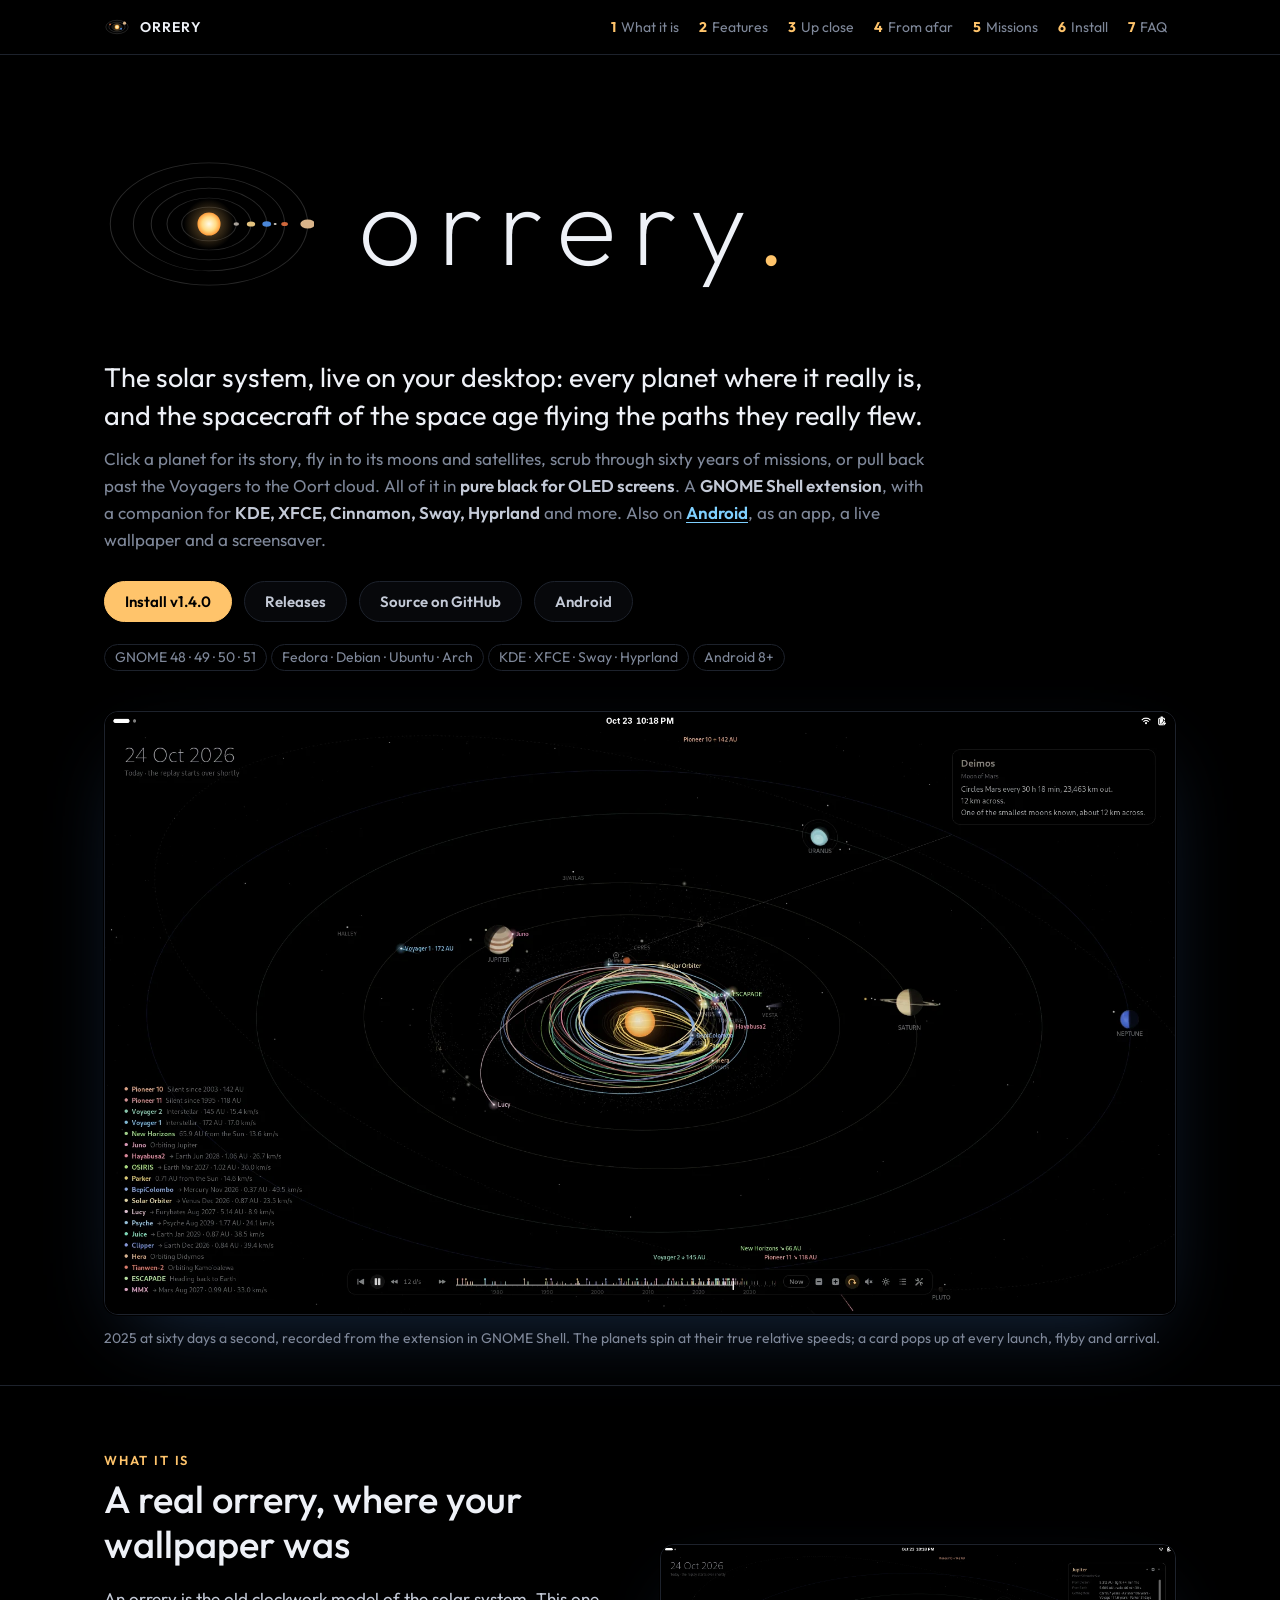
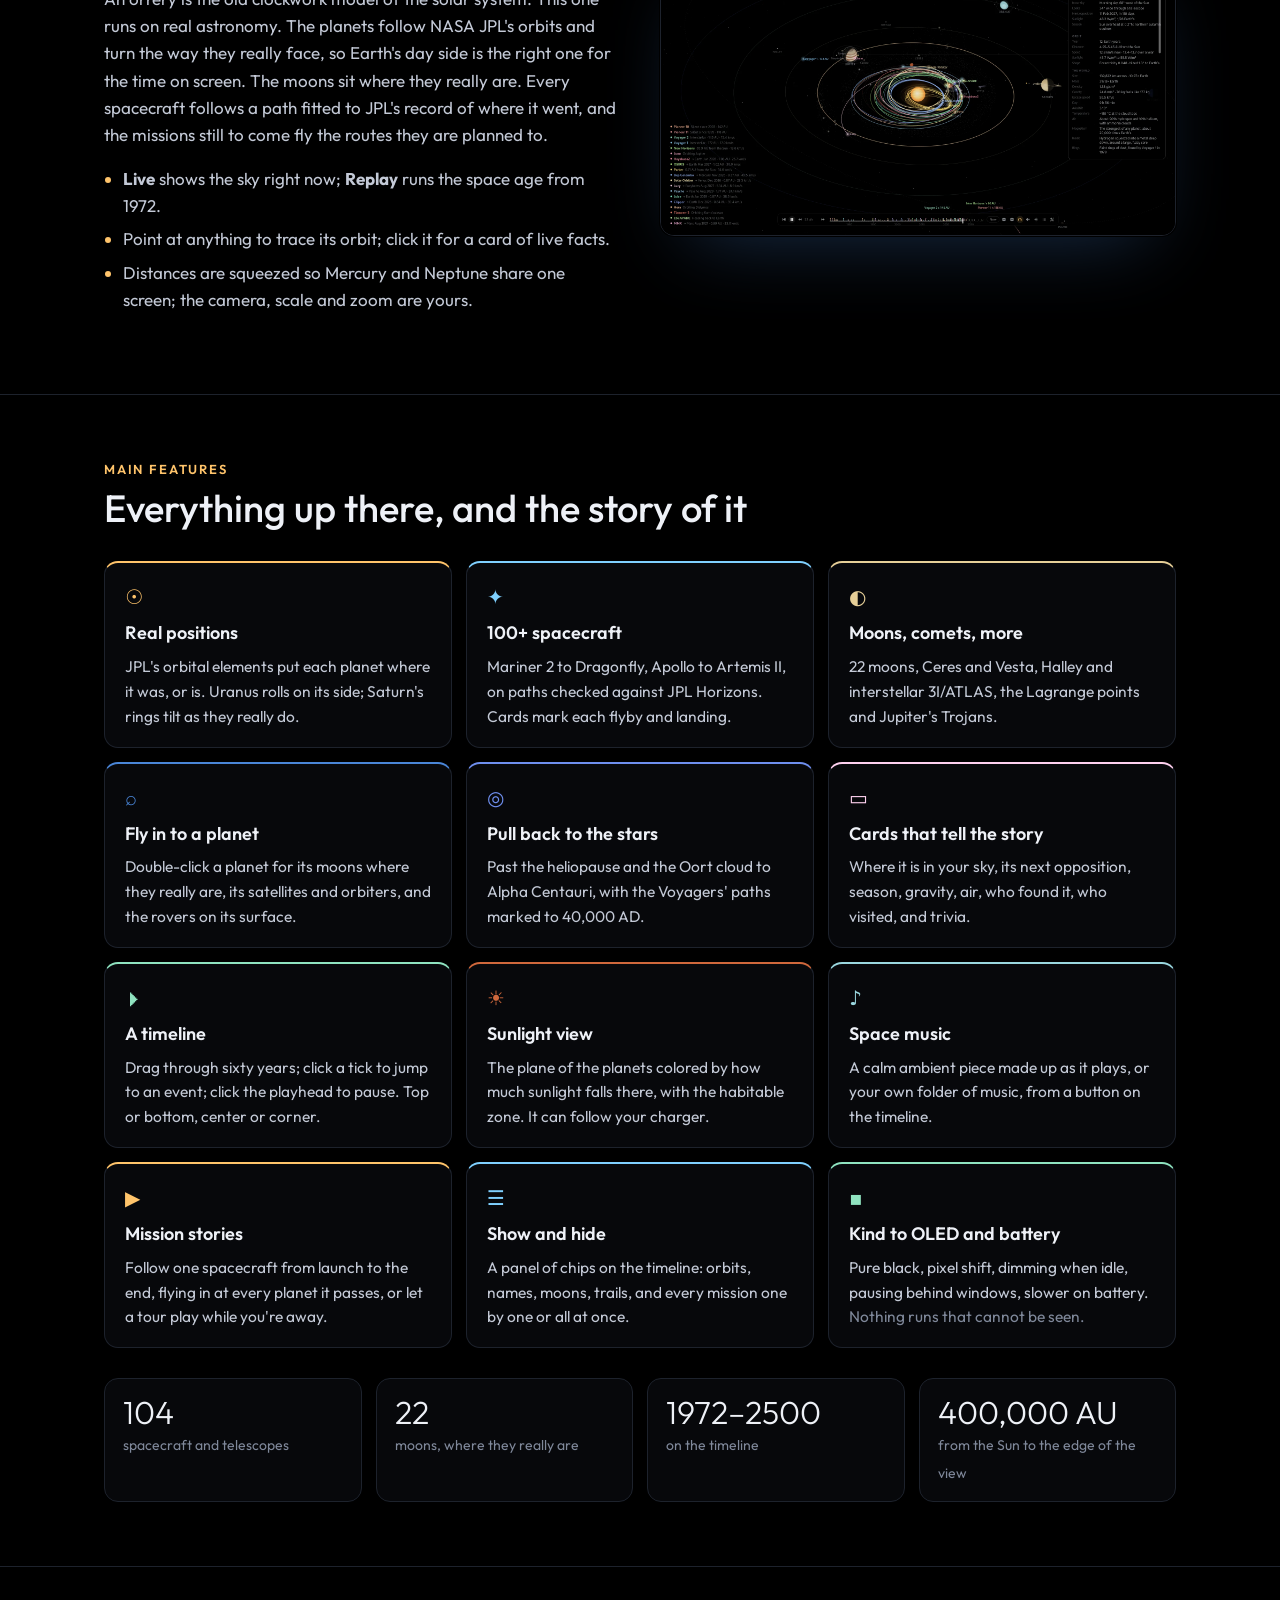
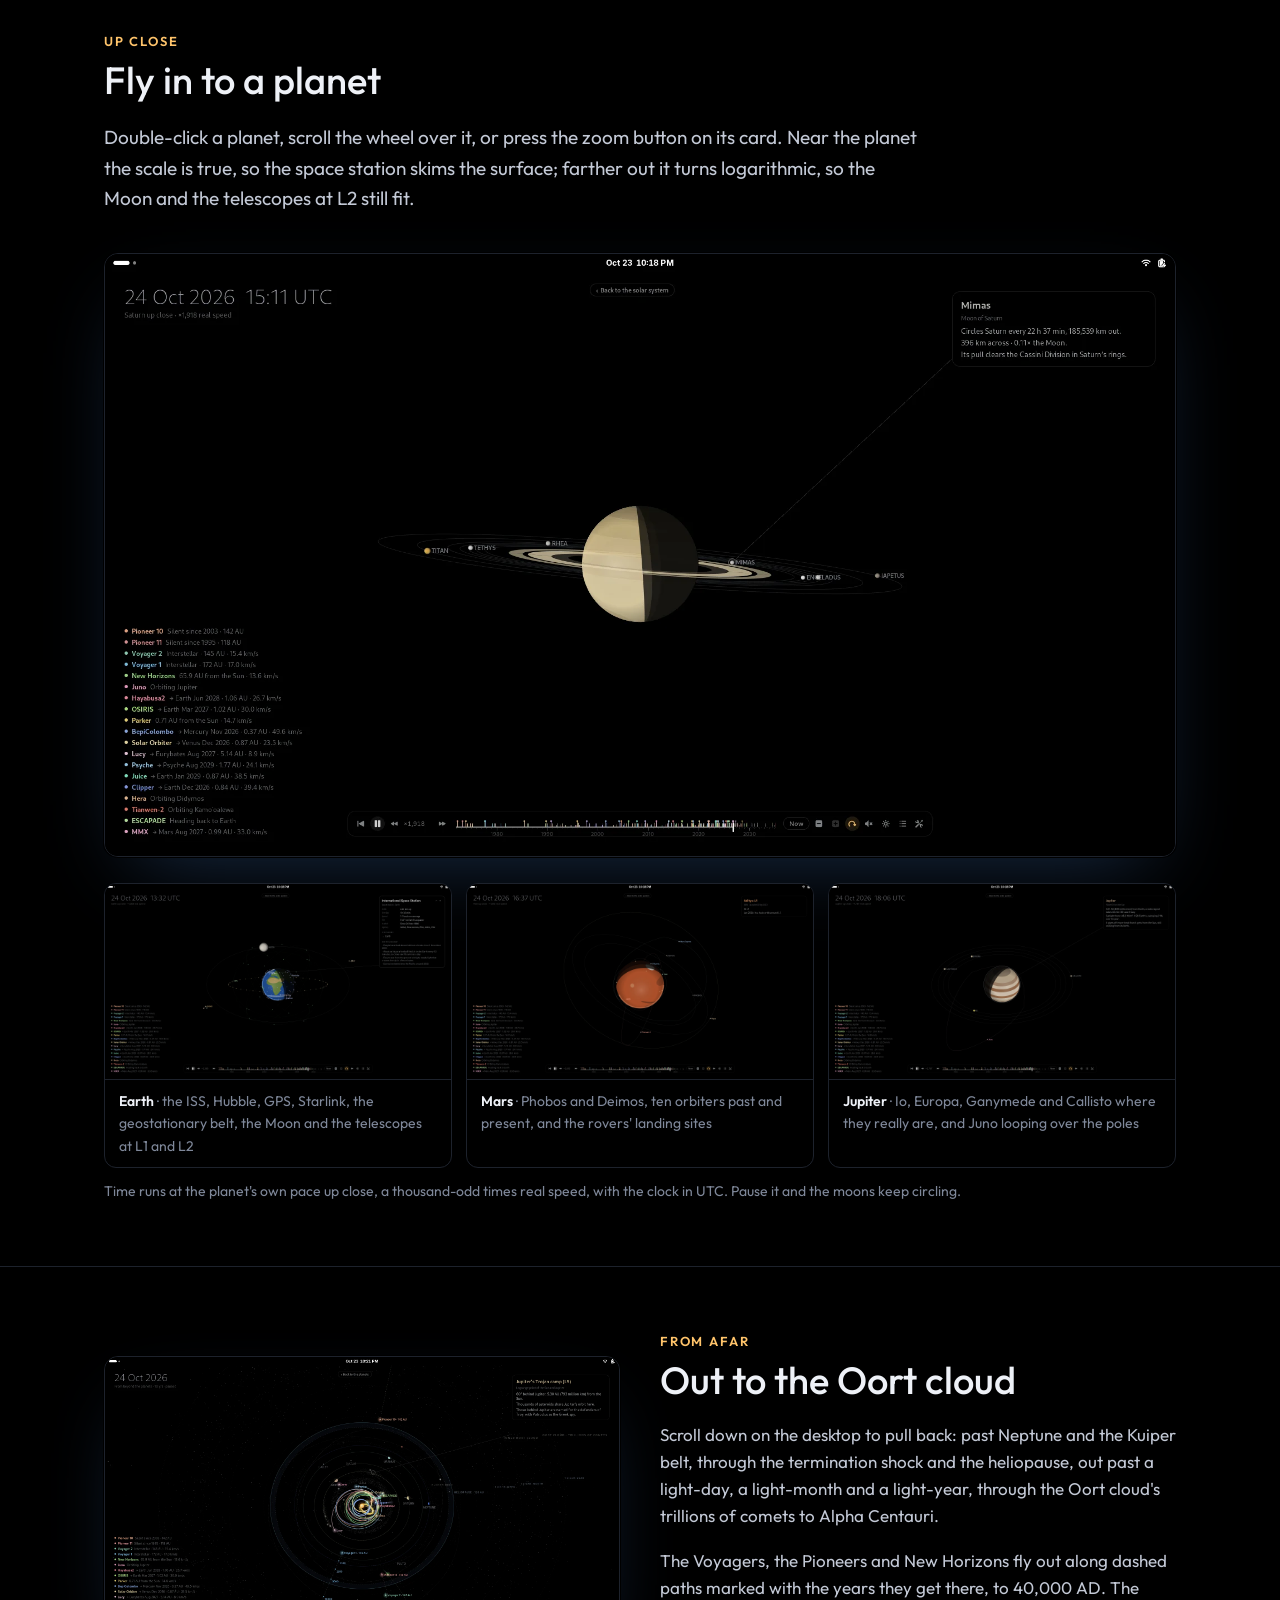
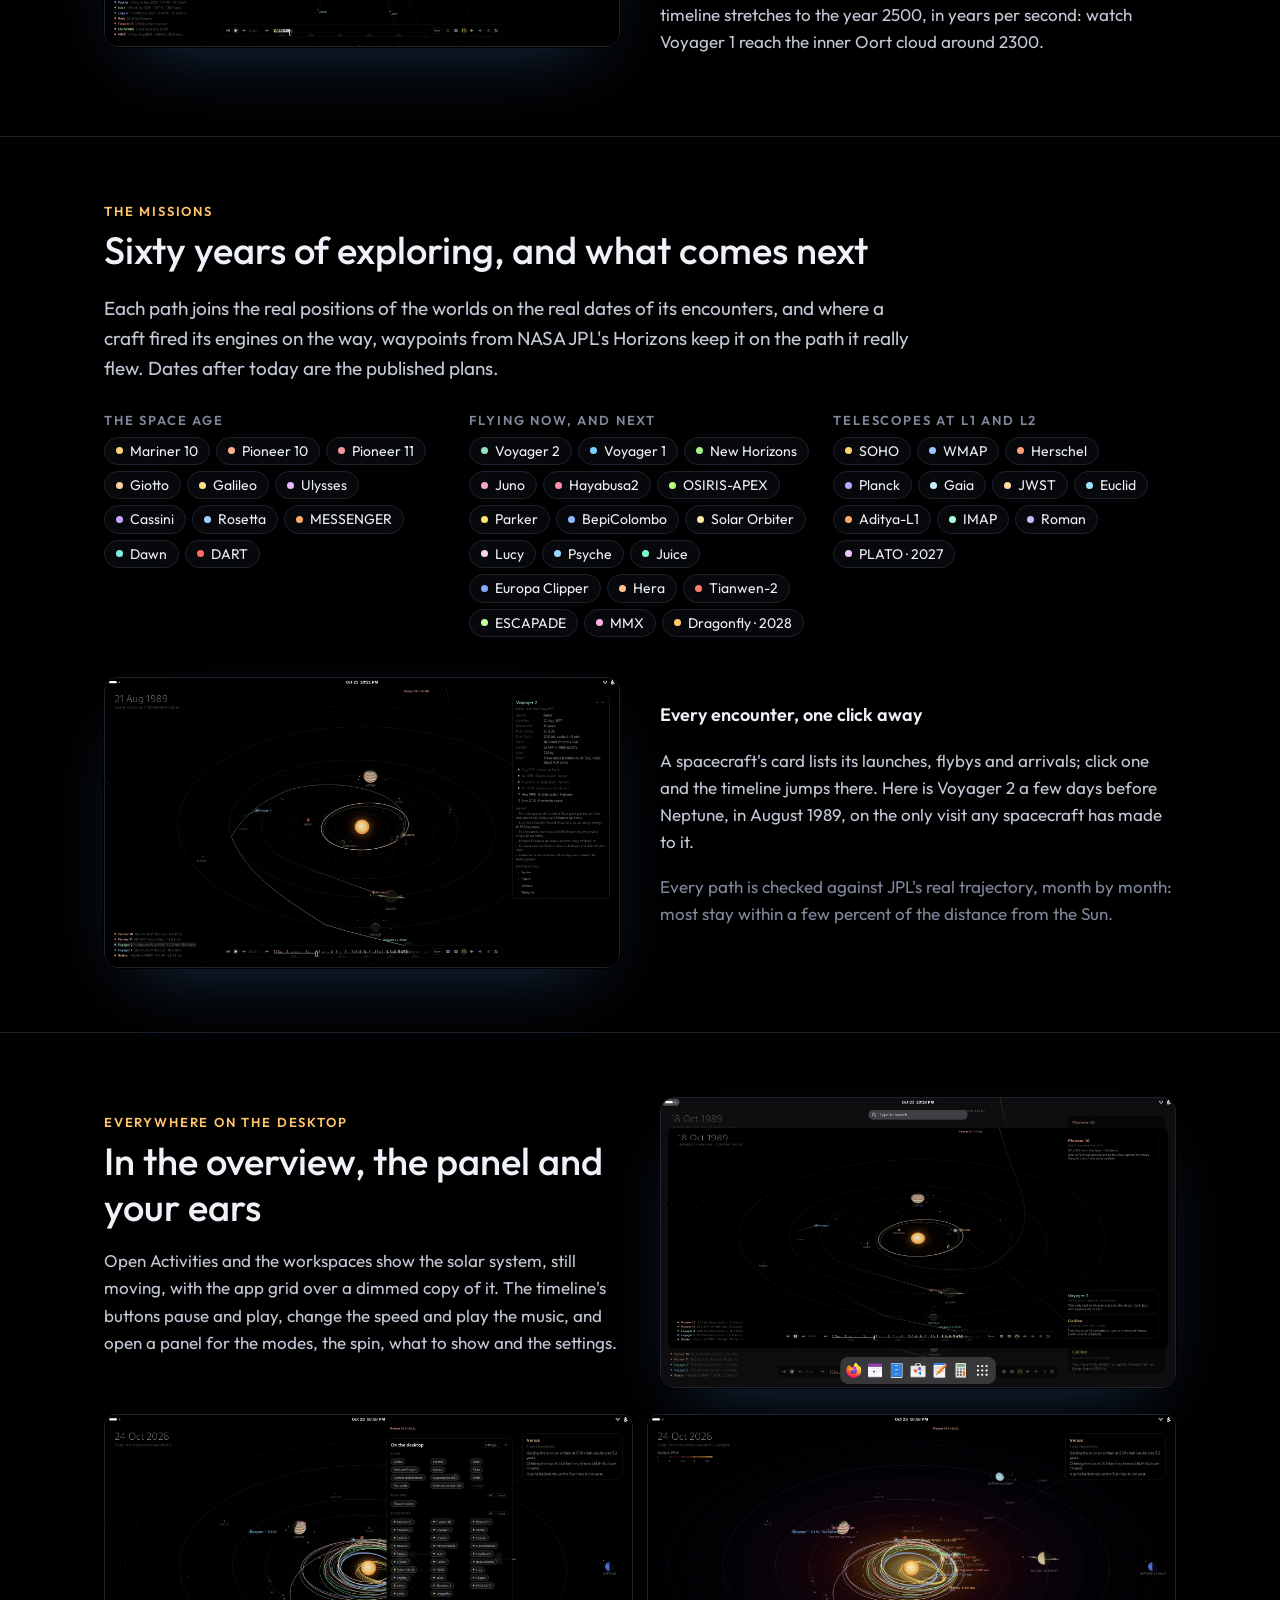
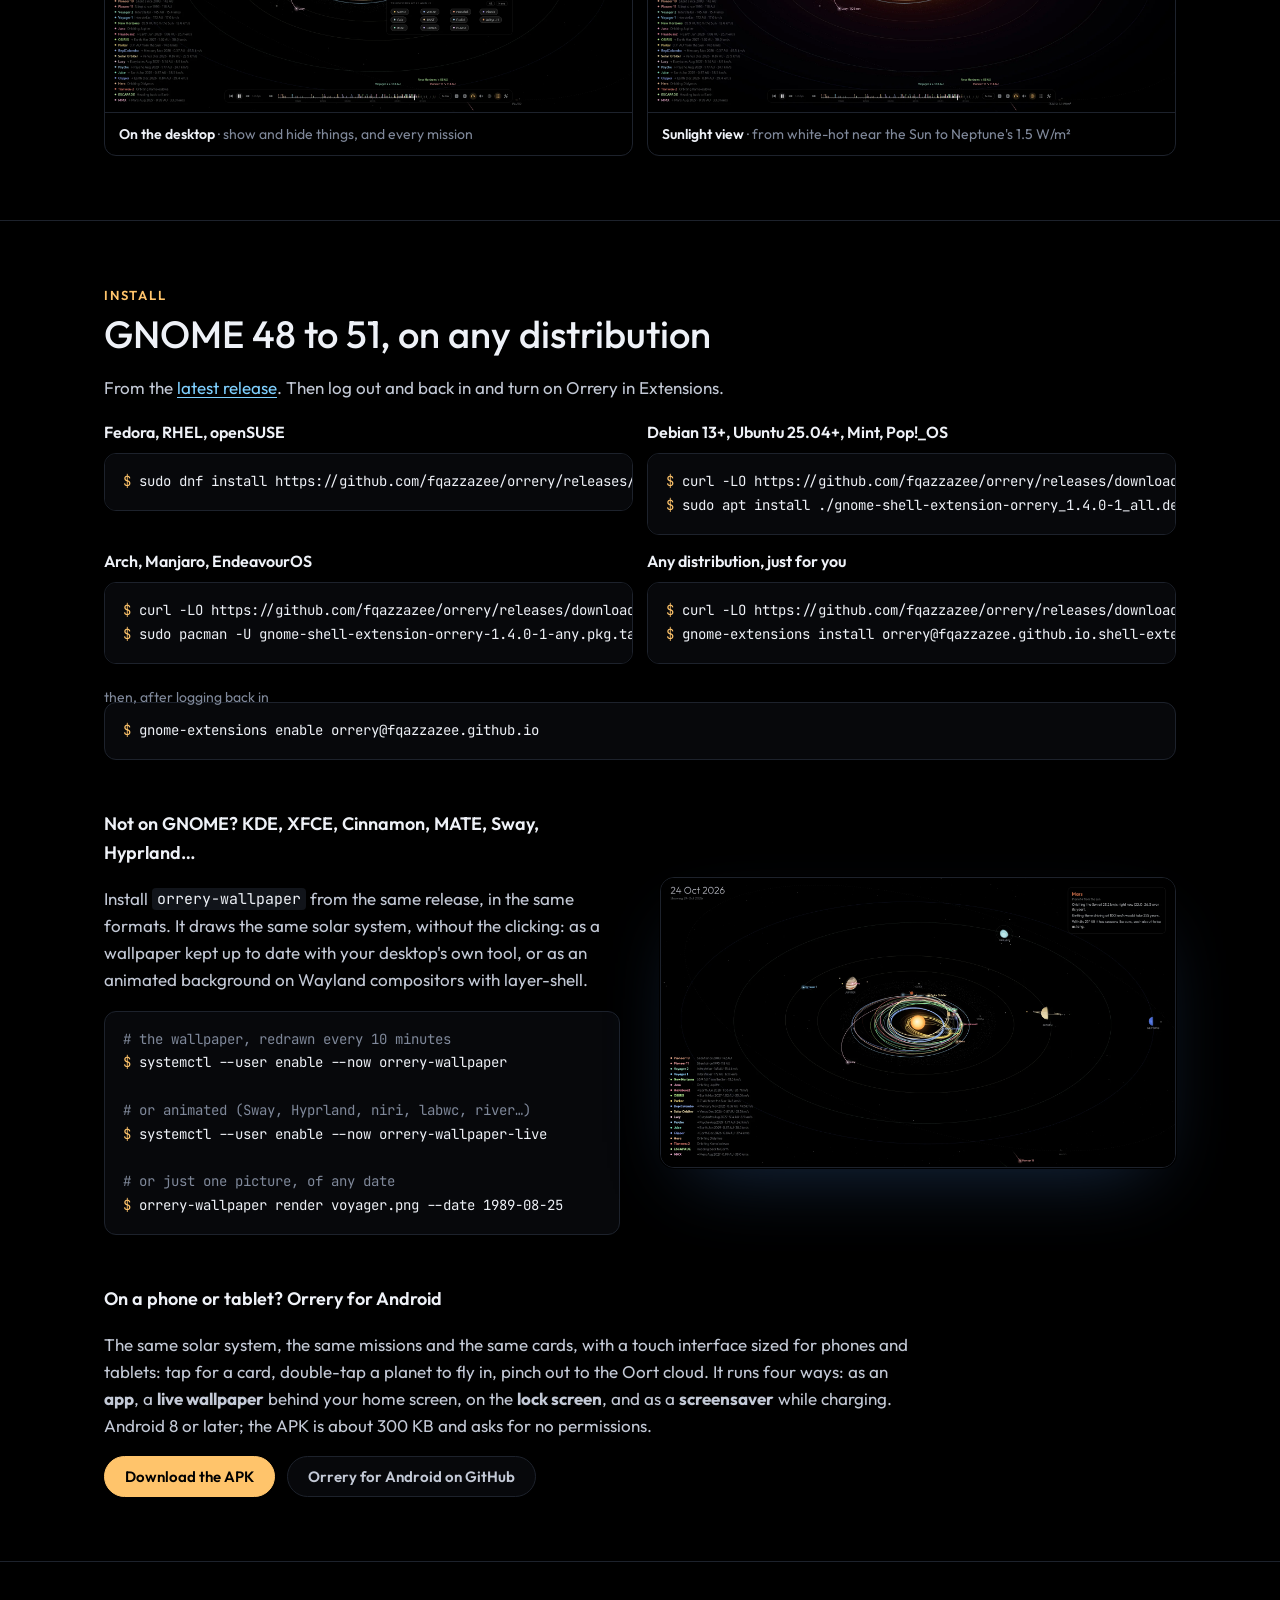
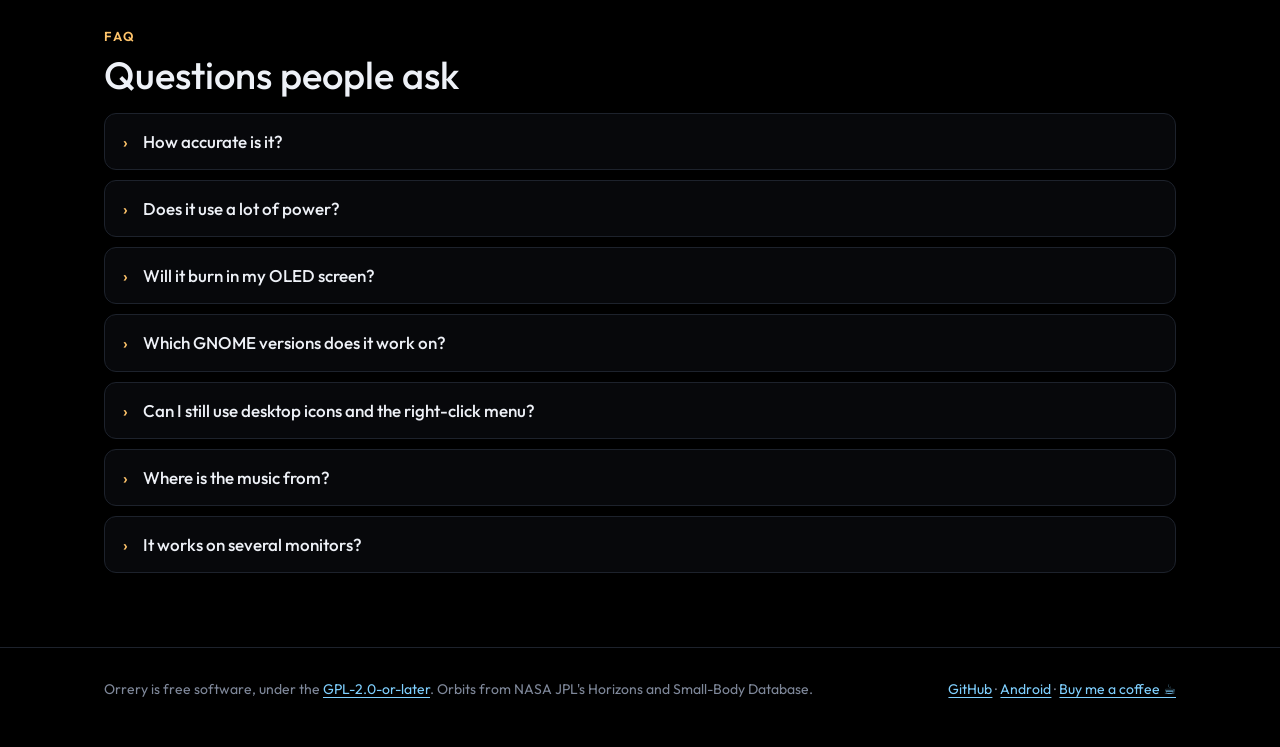
==== commit df6d53bf: "Link Orrery for Android from the project page and README Co-Authored-By: Claude Opus 5.5 <noreply@an" ====
--- a/docs/index.html
+++ b/docs/index.html
@@ -5,11 +5,11 @@
   <meta charset="utf-8">
   <meta name="viewport" content="width=device-width, initial-scale=1">
   <title>Orrery — the solar system, live on your desktop</title>
-  <meta name="description" content="Orrery turns your Linux desktop into a live solar system: planets where they really are, over 100 spacecraft on their real paths, moons, comets and the Oort cloud, drawn in pure black for OLED screens. A GNOME Shell extension for GNOME 48 to 51, with a companion for KDE, XFCE, Sway, Hyprland and more.">
+  <meta name="description" content="Orrery turns your Linux desktop into a live solar system: planets where they really are, over 100 spacecraft on their real paths, moons, comets and the Oort cloud, drawn in pure black for OLED screens. A GNOME Shell extension for GNOME 48 to 51, with a companion for KDE, XFCE, Sway, Hyprland and more, and an app for Android.">
   <meta name="theme-color" content="#000000">
   <meta property="og:type" content="website">
   <meta property="og:title" content="Orrery — the solar system, live on your desktop">
-  <meta property="og:description" content="Planets where they really are, over 100 spacecraft on their real paths, moons, comets and the Oort cloud, in pure OLED black. For GNOME, KDE, XFCE, Sway, Hyprland and more.">
+  <meta property="og:description" content="Planets where they really are, over 100 spacecraft on their real paths, moons, comets and the Oort cloud, in pure OLED black. For GNOME, KDE, XFCE, Sway, Hyprland and more, and Android.">
   <meta property="og:url" content="https://fqazzazee.github.io/orrery/">
   <meta property="og:image" content="https://fqazzazee.github.io/orrery/social-preview.png">
   <meta property="og:image:width" content="1280">
@@ -71,14 +71,16 @@
     <p class="sub">Click a planet for its story, fly in to its moons and satellites, scrub through
       sixty years of missions, or pull back past the Voyagers to the Oort cloud. All of it in
       <b>pure black for OLED screens</b>. A <b>GNOME Shell extension</b>, with a companion for
-      <b>KDE, XFCE, Cinnamon, Sway, Hyprland</b> and more.</p>
+      <b>KDE, XFCE, Cinnamon, Sway, Hyprland</b> and more. Also on <b><a href="#android">Android</a></b>,
+      as an app, a live wallpaper and a screensaver.</p>
     <div class="actions">
       <a class="button primary" href="#install">Install v1.4.0</a>
       <a class="button" href="https://github.com/fqazzazee/orrery/releases/latest">Releases</a>
       <a class="button" href="https://github.com/fqazzazee/orrery">Source on GitHub</a>
+      <a class="button" href="https://github.com/fqazzazee/orrery-android">Android</a>
     </div>
     <div class="versions">
-      <span>GNOME 48 · 49 · 50 · 51</span><span>Fedora · Debian · Ubuntu · Arch</span><span>KDE · XFCE · Sway · Hyprland</span>
+      <span>GNOME 48 · 49 · 50 · 51</span><span>Fedora · Debian · Ubuntu · Arch</span><span>KDE · XFCE · Sway · Hyprland</span><span>Android 8+</span>
     </div>
     <div class="screen">
       <video src="media/hero.mp4" poster="screenshots/desktop.webp" autoplay muted loop playsinline
@@ -337,6 +339,19 @@
         <div class="screen"><img src="screenshots/other-desktops.webp" width="1920" height="1080" loading="lazy"
              alt="The picture orrery-wallpaper draws: the solar system today with the missions in flight and a fact card"></div>
       </div>
+
+      <div id="android" style="margin-top: 50px; scroll-margin-top: 70px">
+        <h3>On a phone or tablet? Orrery for Android</h3>
+        <p style="max-width: 820px">The same solar system, the same missions and the same cards, with a touch interface sized
+          for phones and tablets: tap for a card, double-tap a planet to fly in, pinch out to the Oort
+          cloud. It runs four ways: as an <b>app</b>, a <b>live wallpaper</b> behind your home screen,
+          on the <b>lock screen</b>, and as a <b>screensaver</b> while charging. Android 8 or later;
+          the APK is about 300 KB and asks for no permissions.</p>
+        <div class="actions">
+          <a class="button primary" href="https://github.com/fqazzazee/orrery-android/releases/latest">Download the APK</a>
+          <a class="button" href="https://github.com/fqazzazee/orrery-android">Orrery for Android on GitHub</a>
+        </div>
+      </div>
     </div>
   </section>
 
@@ -382,7 +397,7 @@
   <div class="wrap">
     <div>Orrery is free software, under the <a href="https://github.com/fqazzazee/orrery/blob/main/LICENSE">GPL-2.0-or-later</a>.
       Orbits from NASA JPL's Horizons and Small-Body Database.</div>
-    <div><a href="https://github.com/fqazzazee/orrery">GitHub</a> · <a href="https://buymeacoffee.com/fqazzazee">Buy me a coffee ☕</a></div>
+    <div><a href="https://github.com/fqazzazee/orrery">GitHub</a> · <a href="https://github.com/fqazzazee/orrery-android">Android</a> · <a href="https://buymeacoffee.com/fqazzazee">Buy me a coffee ☕</a></div>
   </div>
 </footer>
 
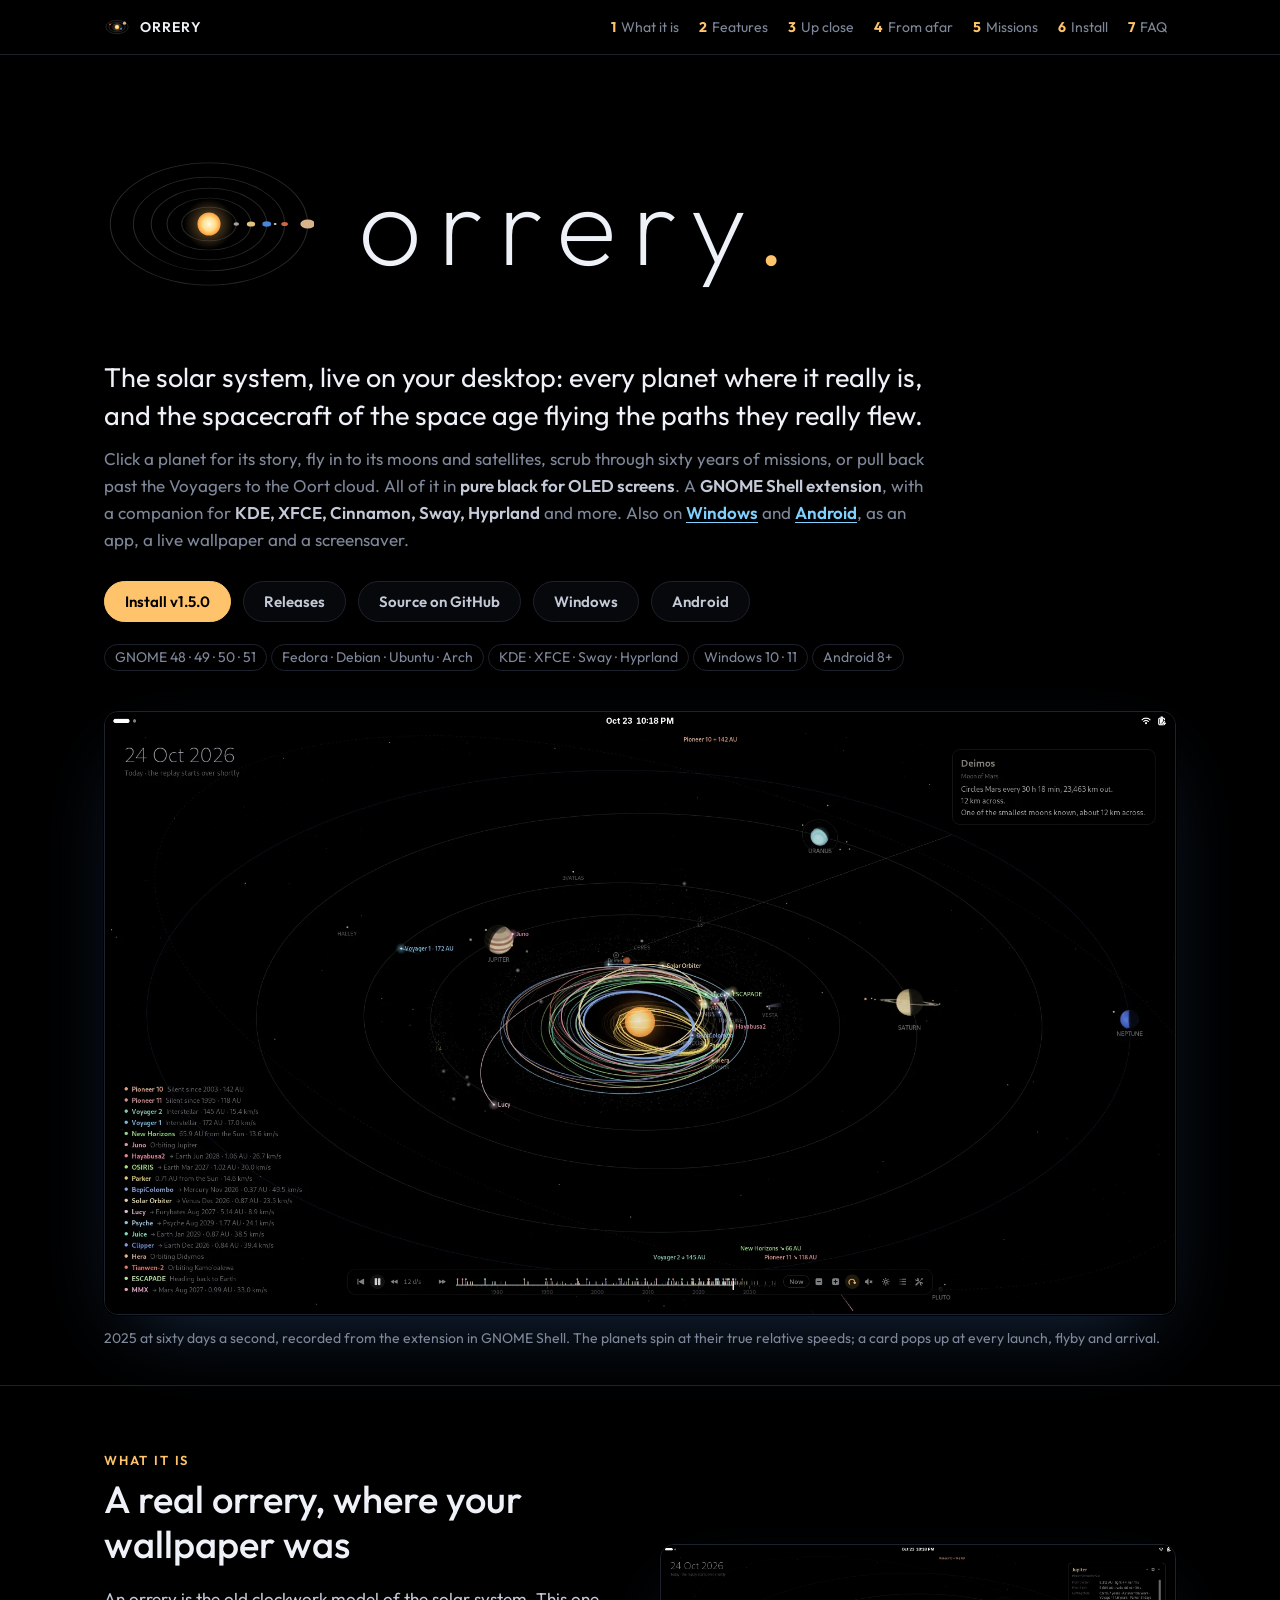
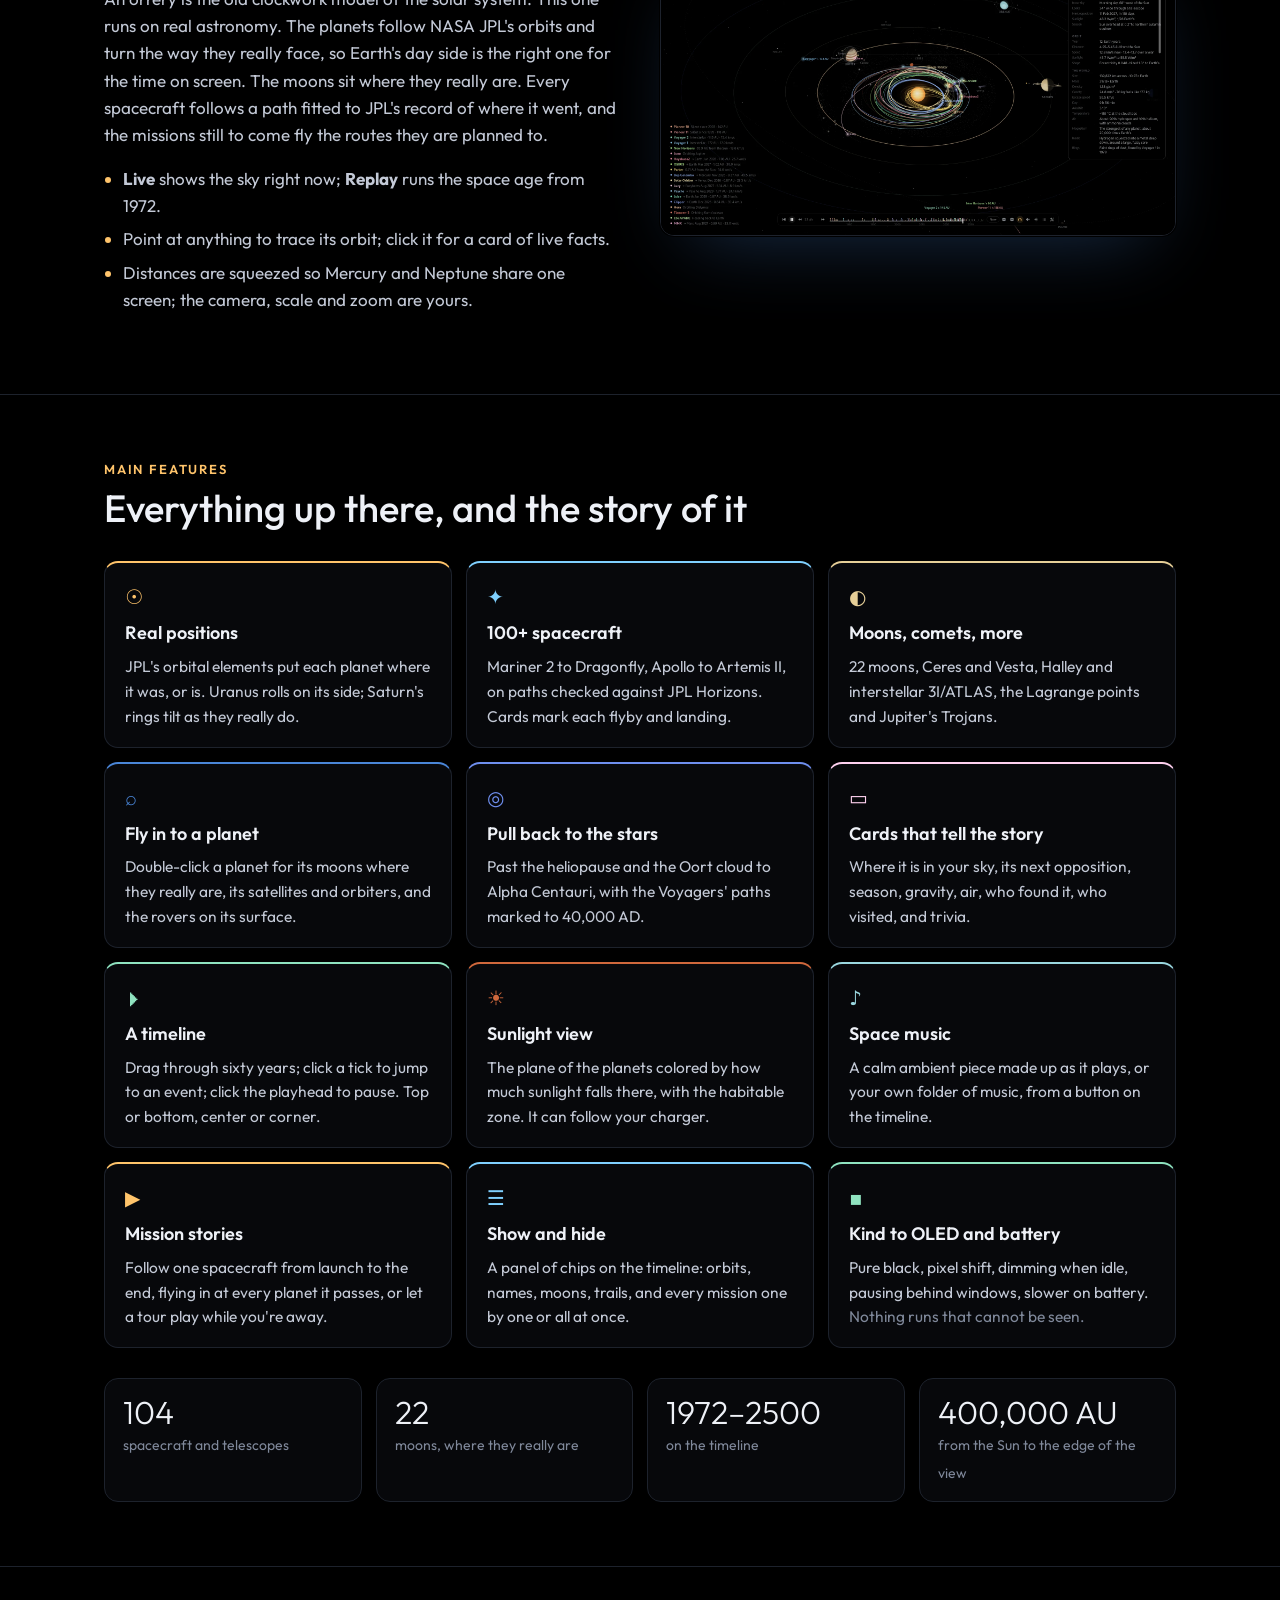
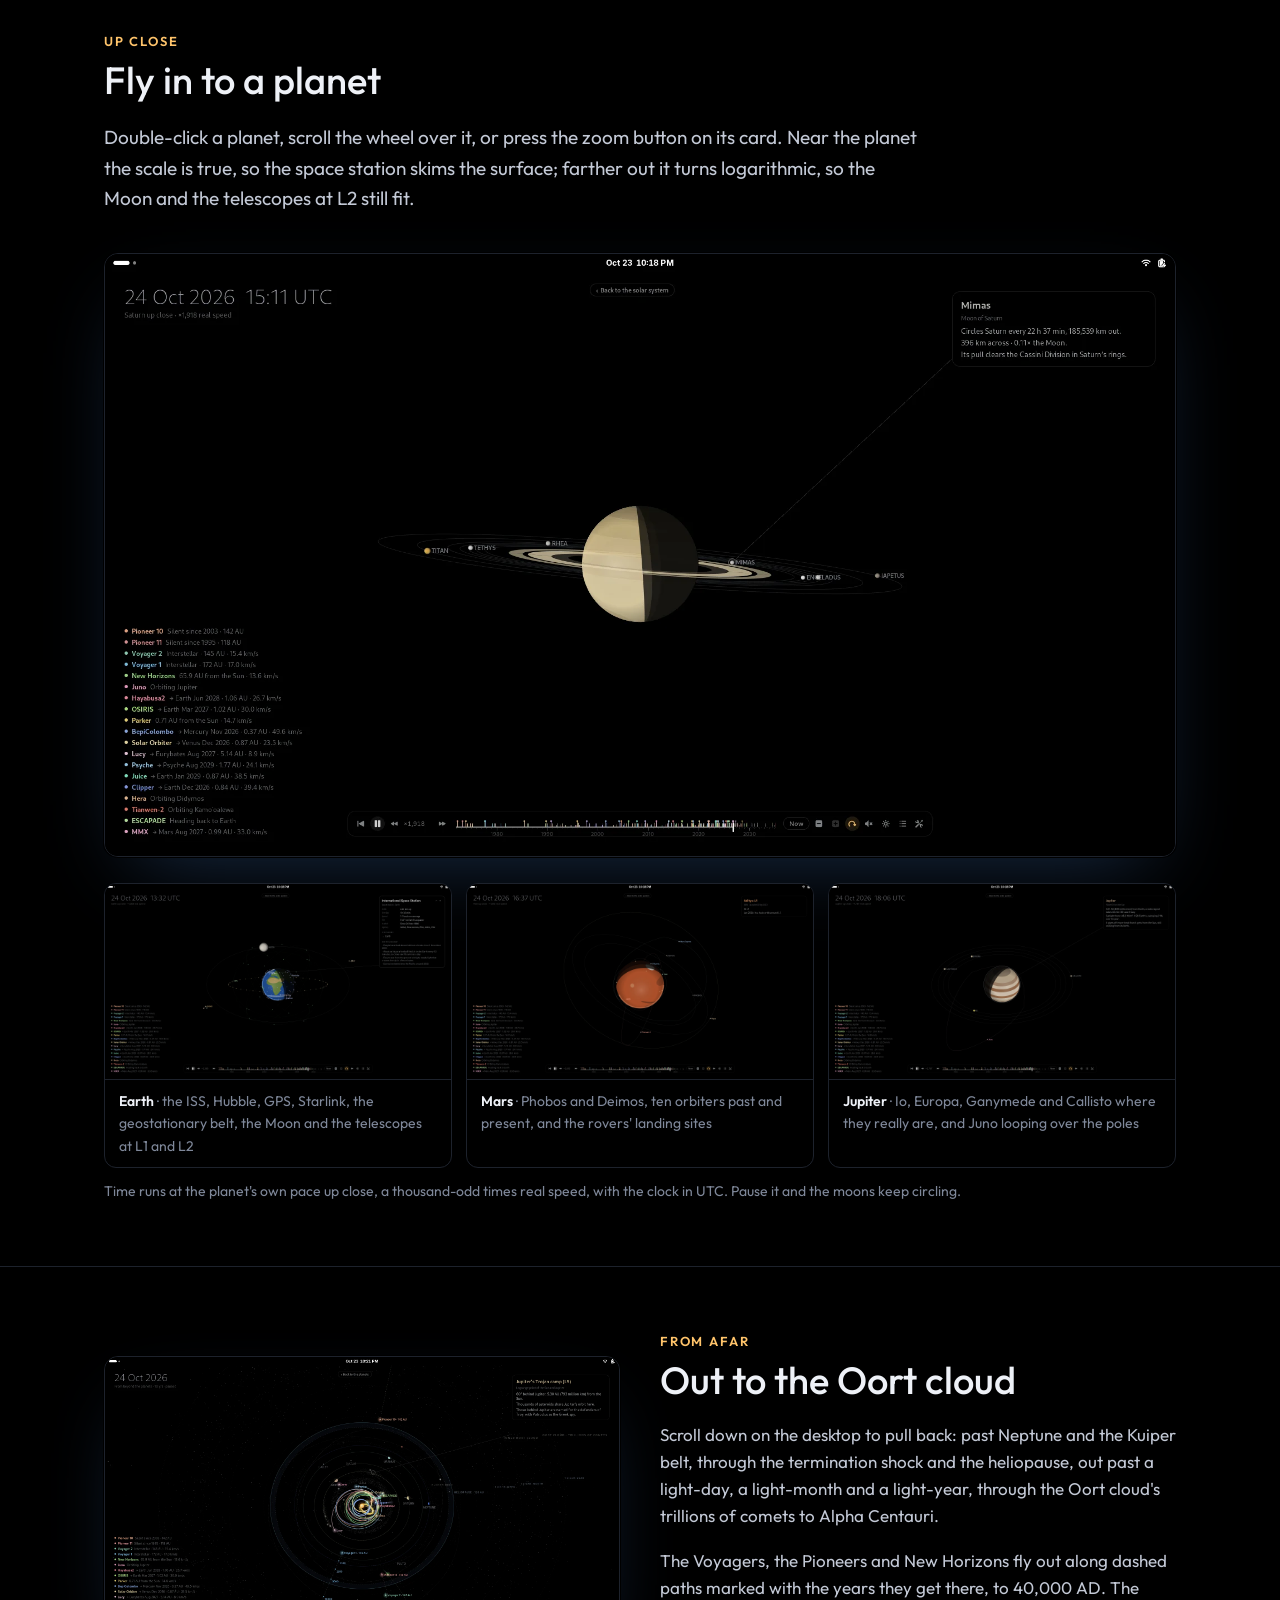
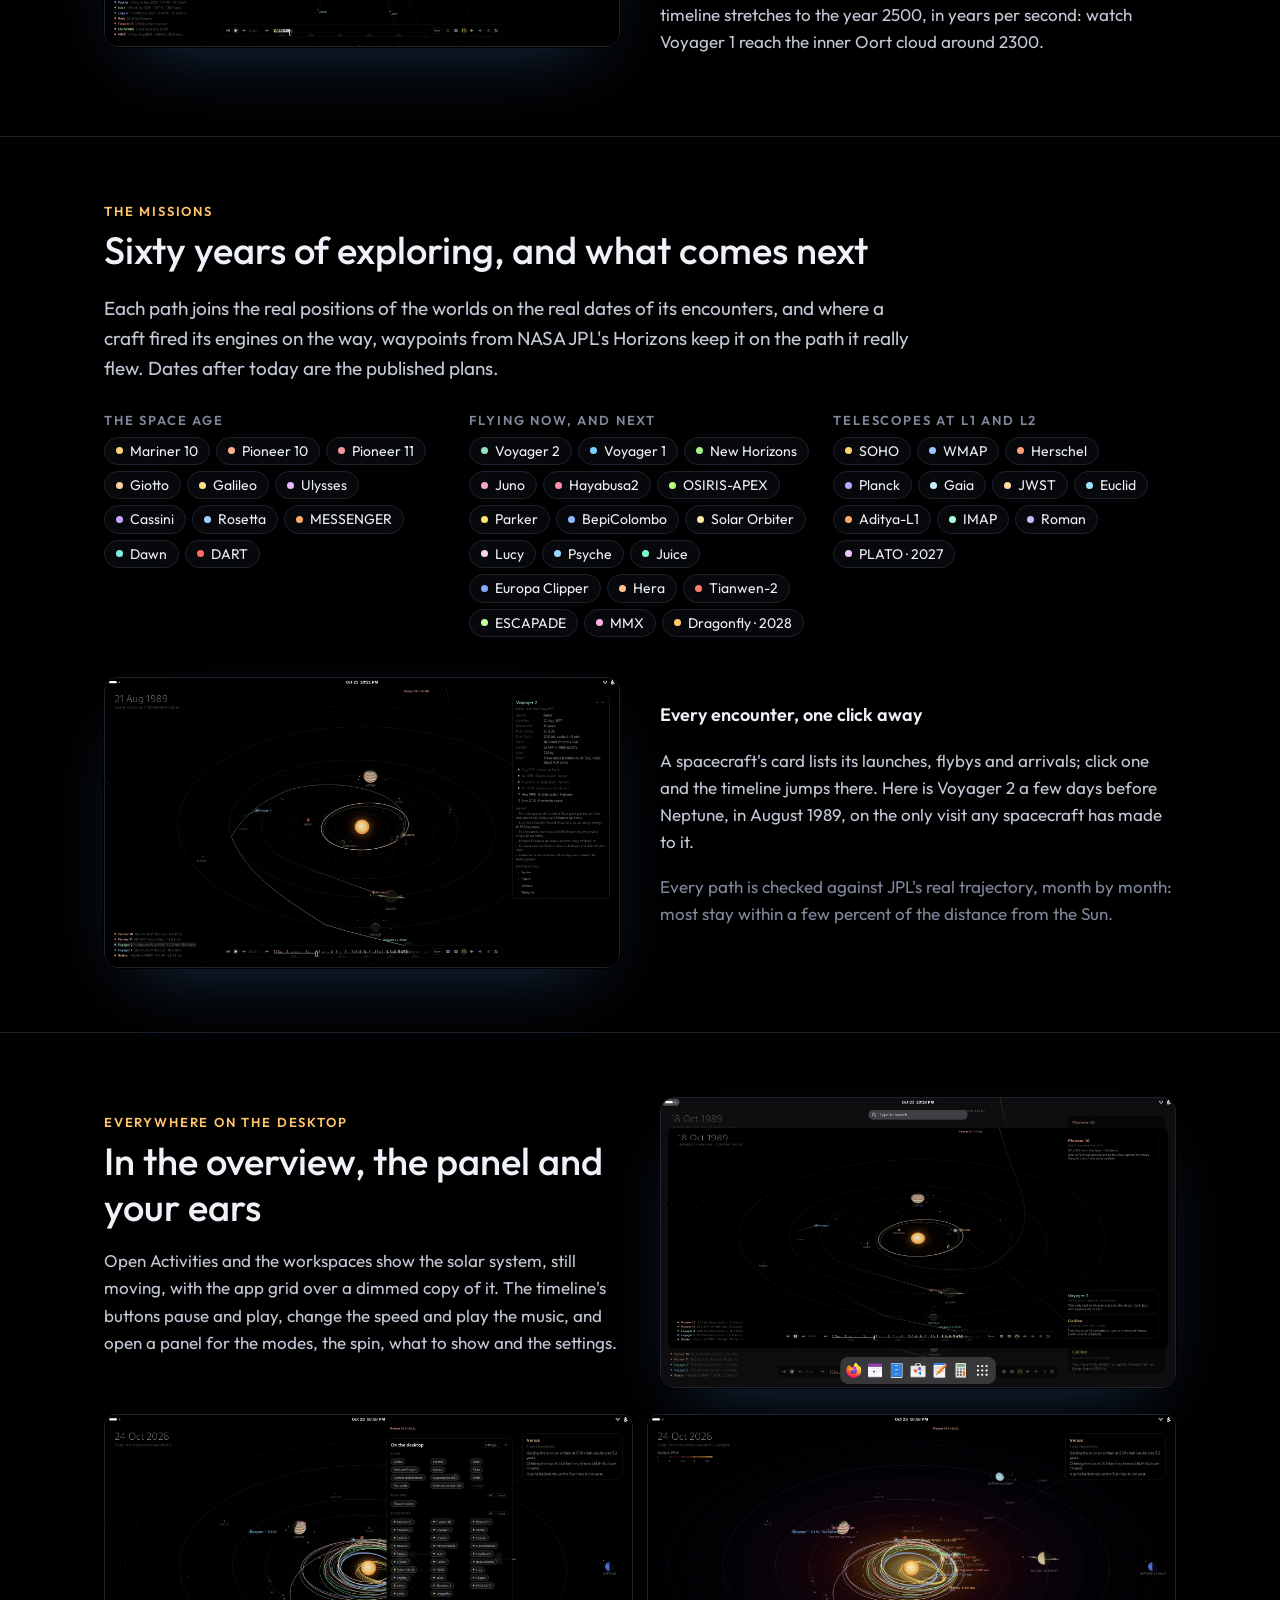
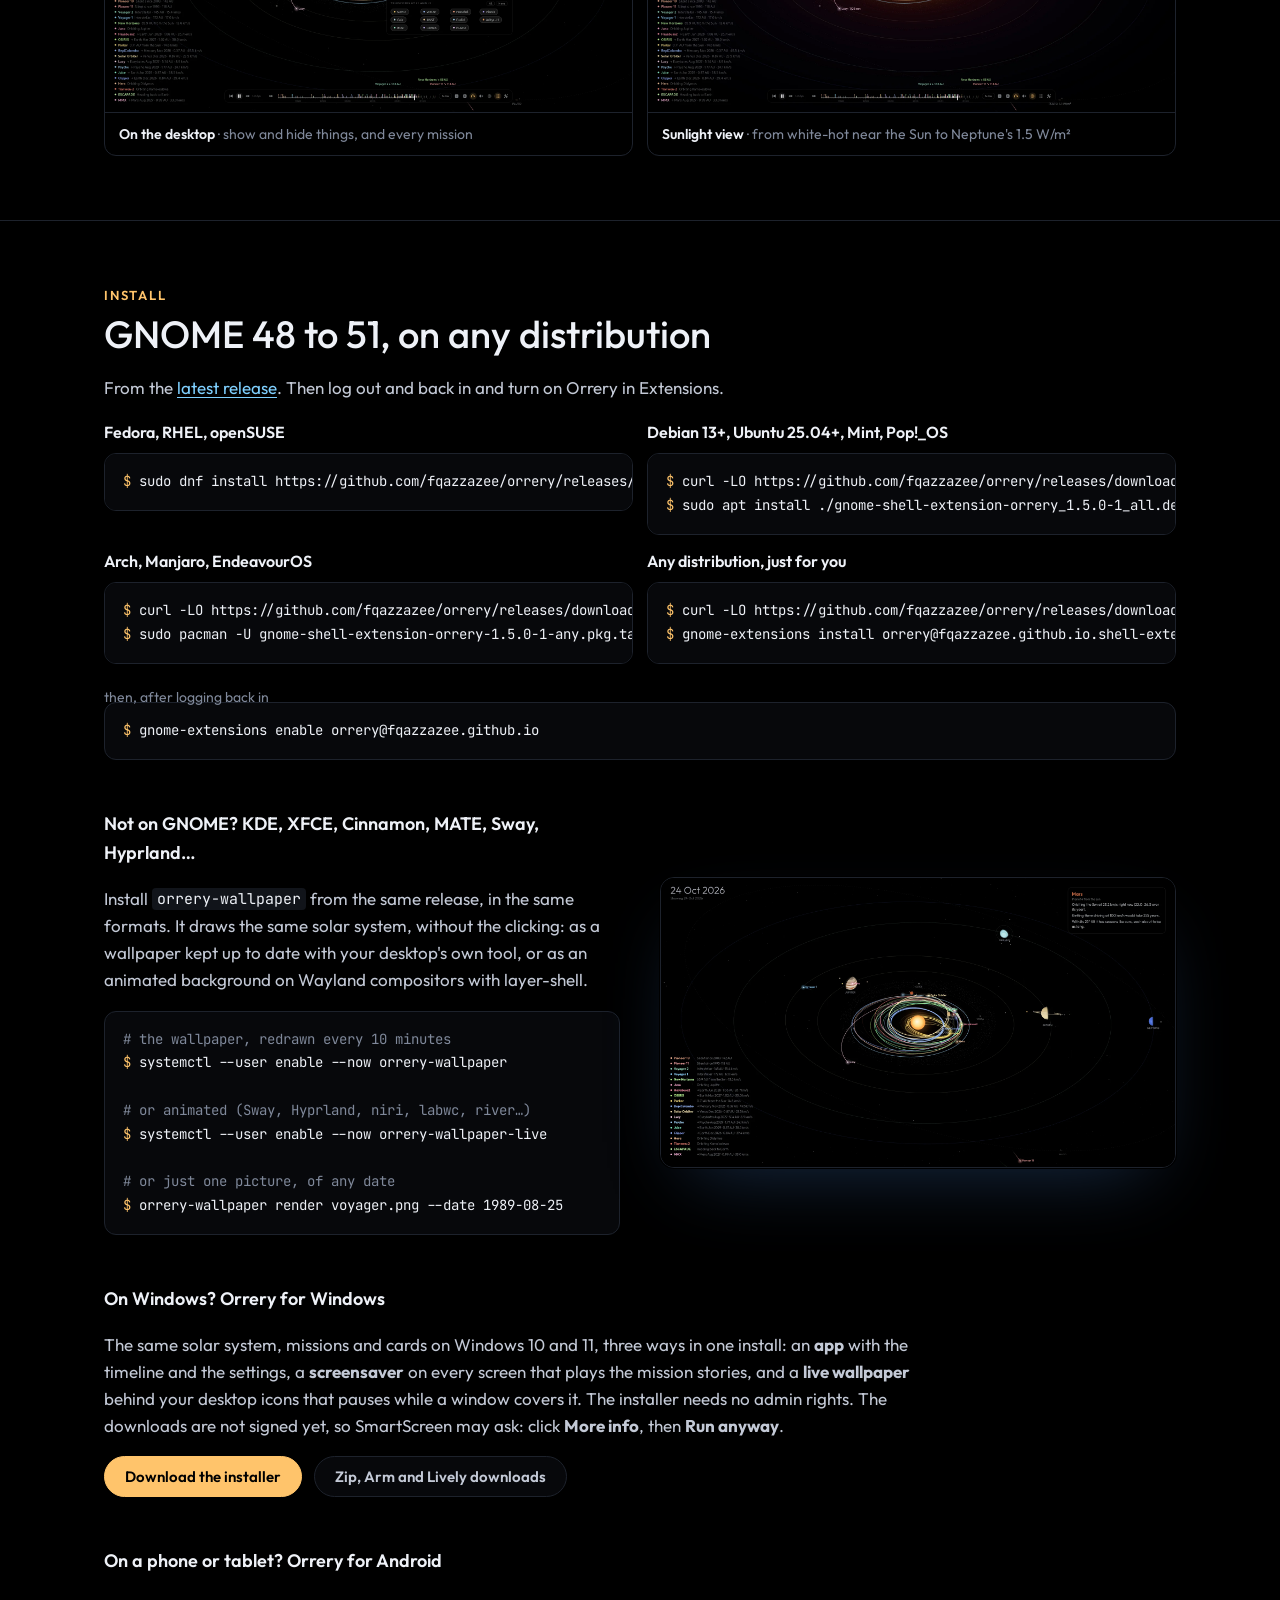
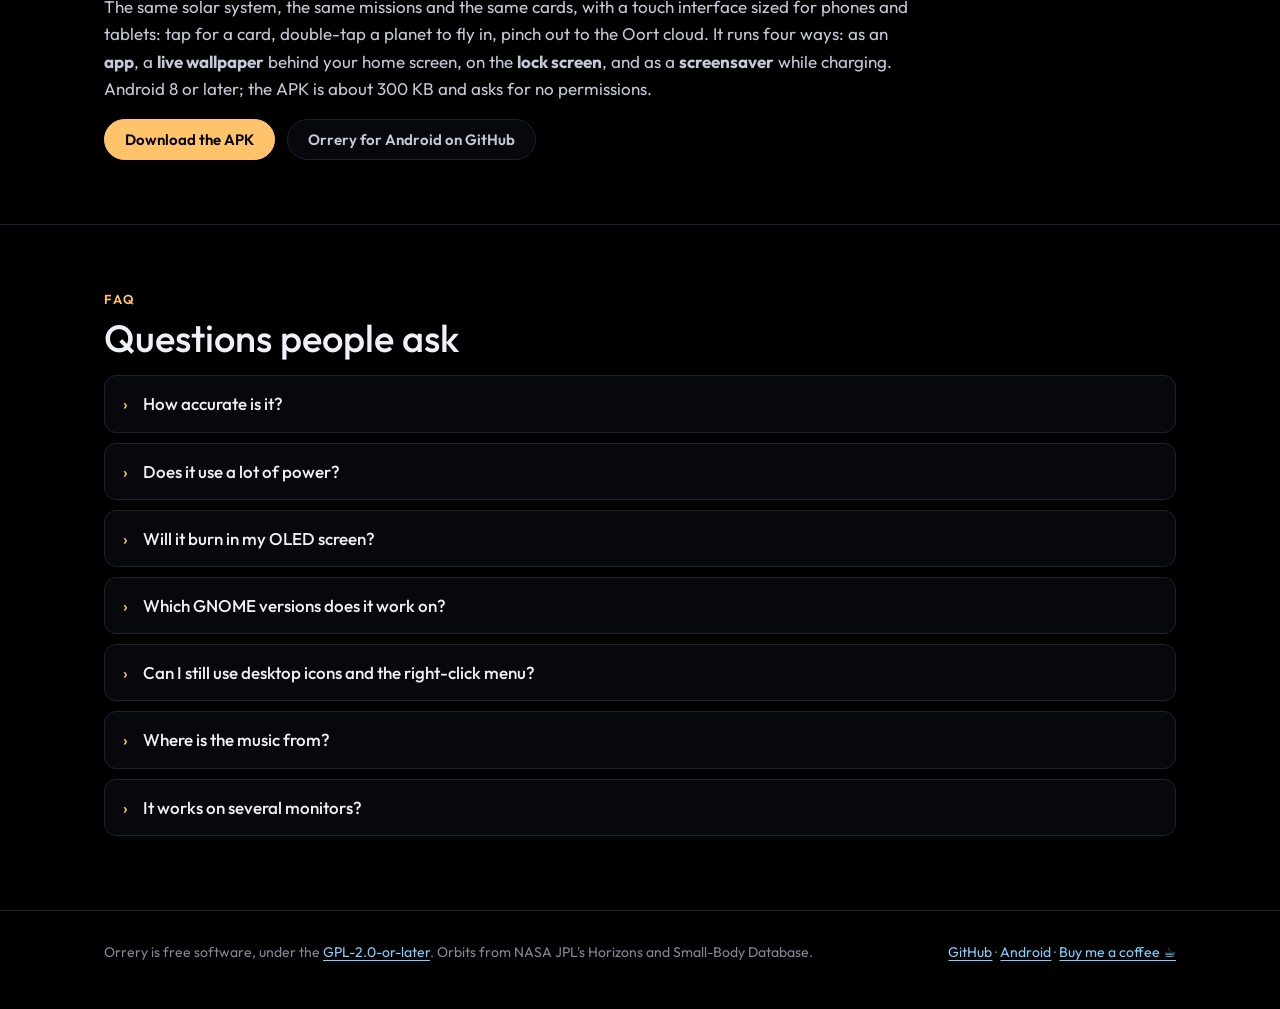
==== commit 11280806: "Release 1.5.0: Orrery for Windows, as an app, a screensaver and a live wallpaper windows/ is a .NET " ====
--- a/docs/index.html
+++ b/docs/index.html
@@ -5,11 +5,11 @@
   <meta charset="utf-8">
   <meta name="viewport" content="width=device-width, initial-scale=1">
   <title>Orrery — the solar system, live on your desktop</title>
-  <meta name="description" content="Orrery turns your Linux desktop into a live solar system: planets where they really are, over 100 spacecraft on their real paths, moons, comets and the Oort cloud, drawn in pure black for OLED screens. A GNOME Shell extension for GNOME 48 to 51, with a companion for KDE, XFCE, Sway, Hyprland and more, and an app for Android.">
+  <meta name="description" content="Orrery turns your Linux desktop into a live solar system: planets where they really are, over 100 spacecraft on their real paths, moons, comets and the Oort cloud, drawn in pure black for OLED screens. A GNOME Shell extension for GNOME 48 to 51, with a companion for KDE, XFCE, Sway, Hyprland and more, and apps for Windows and Android.">
   <meta name="theme-color" content="#000000">
   <meta property="og:type" content="website">
   <meta property="og:title" content="Orrery — the solar system, live on your desktop">
-  <meta property="og:description" content="Planets where they really are, over 100 spacecraft on their real paths, moons, comets and the Oort cloud, in pure OLED black. For GNOME, KDE, XFCE, Sway, Hyprland and more, and Android.">
+  <meta property="og:description" content="Planets where they really are, over 100 spacecraft on their real paths, moons, comets and the Oort cloud, in pure OLED black. For GNOME, KDE, XFCE, Sway, Hyprland and more, Windows and Android.">
   <meta property="og:url" content="https://fqazzazee.github.io/orrery/">
   <meta property="og:image" content="https://fqazzazee.github.io/orrery/social-preview.png">
   <meta property="og:image:width" content="1280">
@@ -71,16 +71,17 @@
     <p class="sub">Click a planet for its story, fly in to its moons and satellites, scrub through
       sixty years of missions, or pull back past the Voyagers to the Oort cloud. All of it in
       <b>pure black for OLED screens</b>. A <b>GNOME Shell extension</b>, with a companion for
-      <b>KDE, XFCE, Cinnamon, Sway, Hyprland</b> and more. Also on <b><a href="#android">Android</a></b>,
-      as an app, a live wallpaper and a screensaver.</p>
+      <b>KDE, XFCE, Cinnamon, Sway, Hyprland</b> and more. Also on <b><a href="#windows">Windows</a></b> and
+      <b><a href="#android">Android</a></b>, as an app, a live wallpaper and a screensaver.</p>
     <div class="actions">
-      <a class="button primary" href="#install">Install v1.4.0</a>
+      <a class="button primary" href="#install">Install v1.5.0</a>
       <a class="button" href="https://github.com/fqazzazee/orrery/releases/latest">Releases</a>
       <a class="button" href="https://github.com/fqazzazee/orrery">Source on GitHub</a>
+      <a class="button" href="#windows">Windows</a>
       <a class="button" href="https://github.com/fqazzazee/orrery-android">Android</a>
     </div>
     <div class="versions">
-      <span>GNOME 48 · 49 · 50 · 51</span><span>Fedora · Debian · Ubuntu · Arch</span><span>KDE · XFCE · Sway · Hyprland</span><span>Android 8+</span>
+      <span>GNOME 48 · 49 · 50 · 51</span><span>Fedora · Debian · Ubuntu · Arch</span><span>KDE · XFCE · Sway · Hyprland</span><span>Windows 10 · 11</span><span>Android 8+</span>
     </div>
     <div class="screen">
       <video src="media/hero.mp4" poster="screenshots/desktop.webp" autoplay muted loop playsinline
@@ -307,15 +308,15 @@
         out and back in and turn on Orrery in Extensions.</p>
       <div class="distros">
         <div><h3>Fedora, RHEL, openSUSE</h3>
-<pre class="term"><span class="p">$ </span>sudo dnf install https://github.com/fqazzazee/orrery/releases/download/v1.4.0/gnome-shell-extension-orrery-1.4.0-1.noarch.rpm</pre></div>
+<pre class="term"><span class="p">$ </span>sudo dnf install https://github.com/fqazzazee/orrery/releases/download/v1.5.0/gnome-shell-extension-orrery-1.5.0-1.noarch.rpm</pre></div>
         <div><h3>Debian 13+, Ubuntu 25.04+, Mint, Pop!_OS</h3>
-<pre class="term"><span class="p">$ </span>curl -LO https://github.com/fqazzazee/orrery/releases/download/v1.4.0/gnome-shell-extension-orrery_1.4.0-1_all.deb
-<span class="p">$ </span>sudo apt install ./gnome-shell-extension-orrery_1.4.0-1_all.deb</pre></div>
+<pre class="term"><span class="p">$ </span>curl -LO https://github.com/fqazzazee/orrery/releases/download/v1.5.0/gnome-shell-extension-orrery_1.5.0-1_all.deb
+<span class="p">$ </span>sudo apt install ./gnome-shell-extension-orrery_1.5.0-1_all.deb</pre></div>
         <div><h3>Arch, Manjaro, EndeavourOS</h3>
-<pre class="term"><span class="p">$ </span>curl -LO https://github.com/fqazzazee/orrery/releases/download/v1.4.0/gnome-shell-extension-orrery-1.4.0-1-any.pkg.tar.zst
-<span class="p">$ </span>sudo pacman -U gnome-shell-extension-orrery-1.4.0-1-any.pkg.tar.zst</pre></div>
+<pre class="term"><span class="p">$ </span>curl -LO https://github.com/fqazzazee/orrery/releases/download/v1.5.0/gnome-shell-extension-orrery-1.5.0-1-any.pkg.tar.zst
+<span class="p">$ </span>sudo pacman -U gnome-shell-extension-orrery-1.5.0-1-any.pkg.tar.zst</pre></div>
         <div><h3>Any distribution, just for you</h3>
-<pre class="term"><span class="p">$ </span>curl -LO https://github.com/fqazzazee/orrery/releases/download/v1.4.0/orrery@fqazzazee.github.io.shell-extension.zip
+<pre class="term"><span class="p">$ </span>curl -LO https://github.com/fqazzazee/orrery/releases/download/v1.5.0/orrery@fqazzazee.github.io.shell-extension.zip
 <span class="p">$ </span>gnome-extensions install orrery@fqazzazee.github.io.shell-extension.zip</pre></div>
       </div>
       <p class="label" style="margin-top: 22px">then, after logging back in</p>
@@ -338,6 +339,19 @@
         </div>
         <div class="screen"><img src="screenshots/other-desktops.webp" width="1920" height="1080" loading="lazy"
              alt="The picture orrery-wallpaper draws: the solar system today with the missions in flight and a fact card"></div>
+      </div>
+
+      <div id="windows" style="margin-top: 50px; scroll-margin-top: 70px">
+        <h3>On Windows? Orrery for Windows</h3>
+        <p style="max-width: 820px">The same solar system, missions and cards on Windows 10 and 11, three ways in one
+          install: an <b>app</b> with the timeline and the settings, a <b>screensaver</b> on every screen
+          that plays the mission stories, and a <b>live wallpaper</b> behind your desktop icons that
+          pauses while a window covers it. The installer needs no admin rights. The downloads are not
+          signed yet, so SmartScreen may ask: click <b>More info</b>, then <b>Run anyway</b>.</p>
+        <div class="actions">
+          <a class="button primary" href="https://github.com/fqazzazee/orrery/releases/download/v1.5.0/Orrery-1.5.0-win-x64-setup.exe">Download the installer</a>
+          <a class="button" href="https://github.com/fqazzazee/orrery/releases/latest">Zip, Arm and Lively downloads</a>
+        </div>
       </div>
 
       <div id="android" style="margin-top: 50px; scroll-margin-top: 70px">
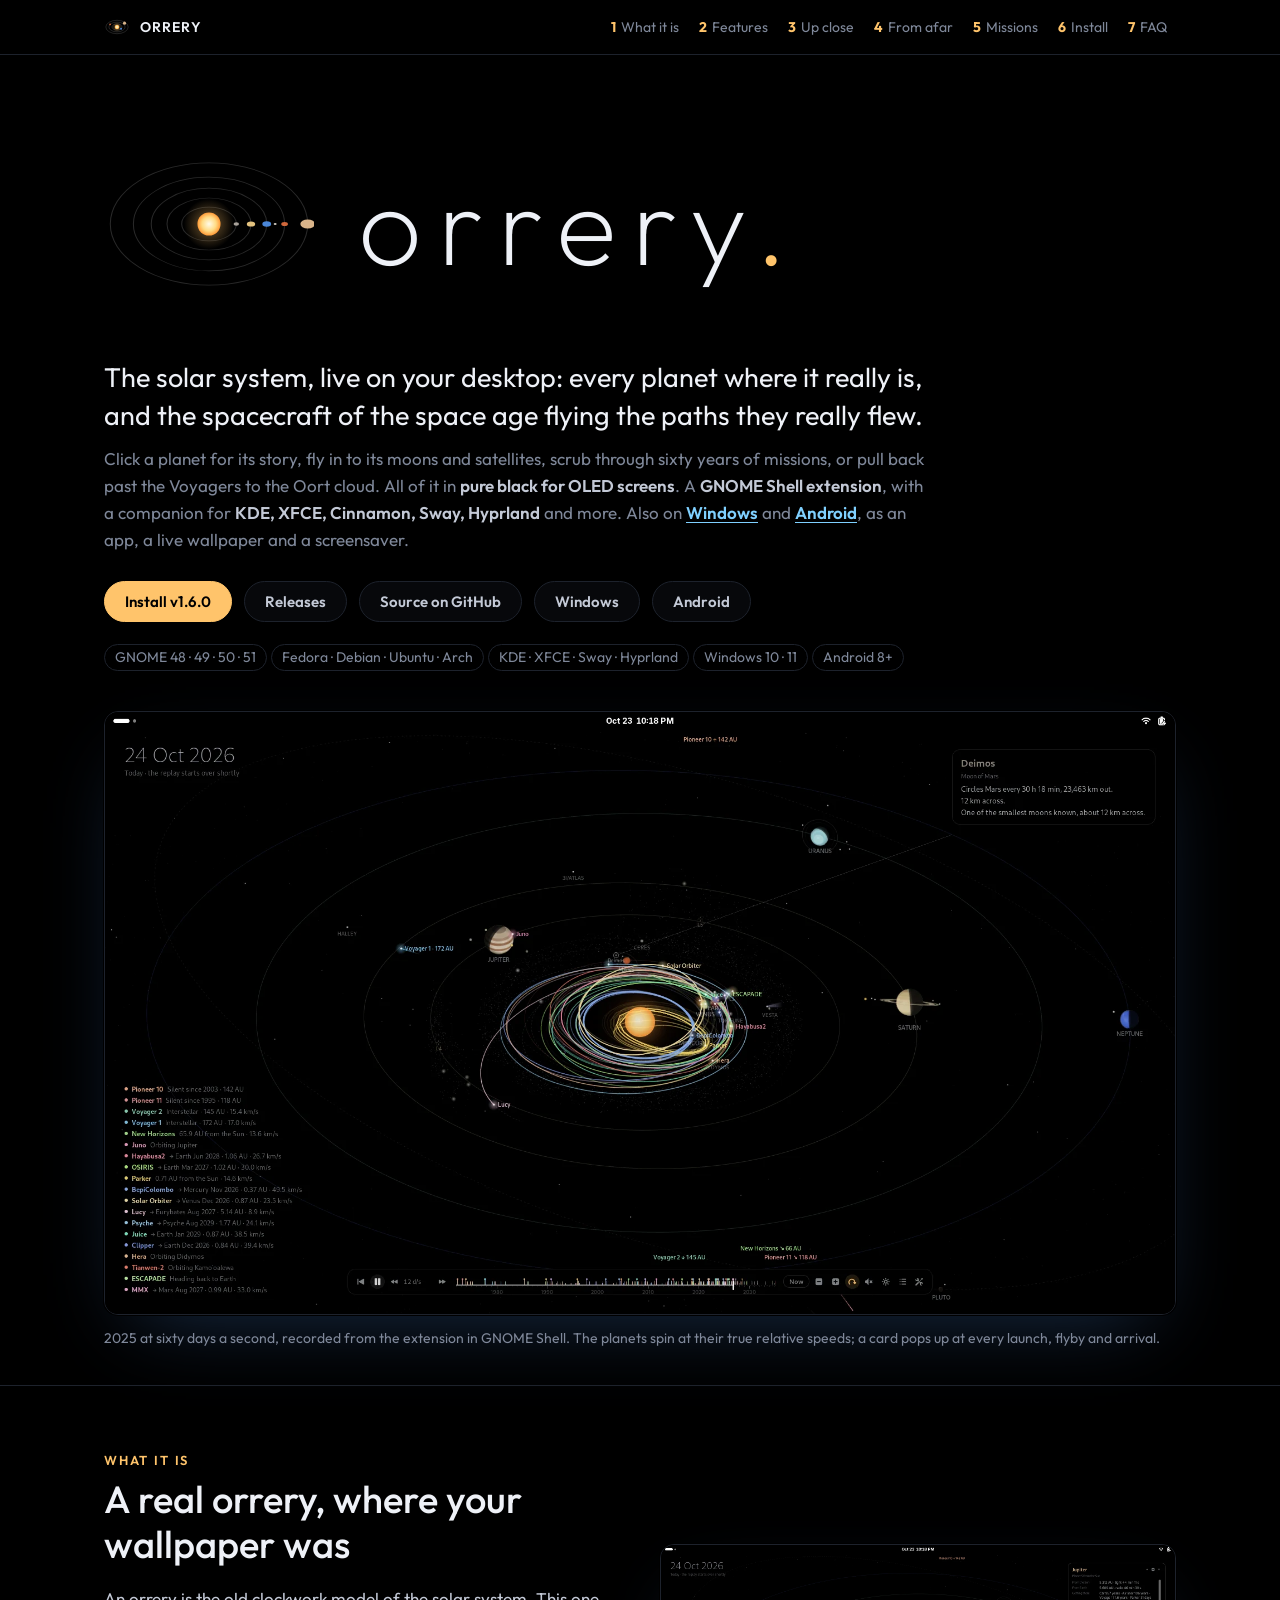
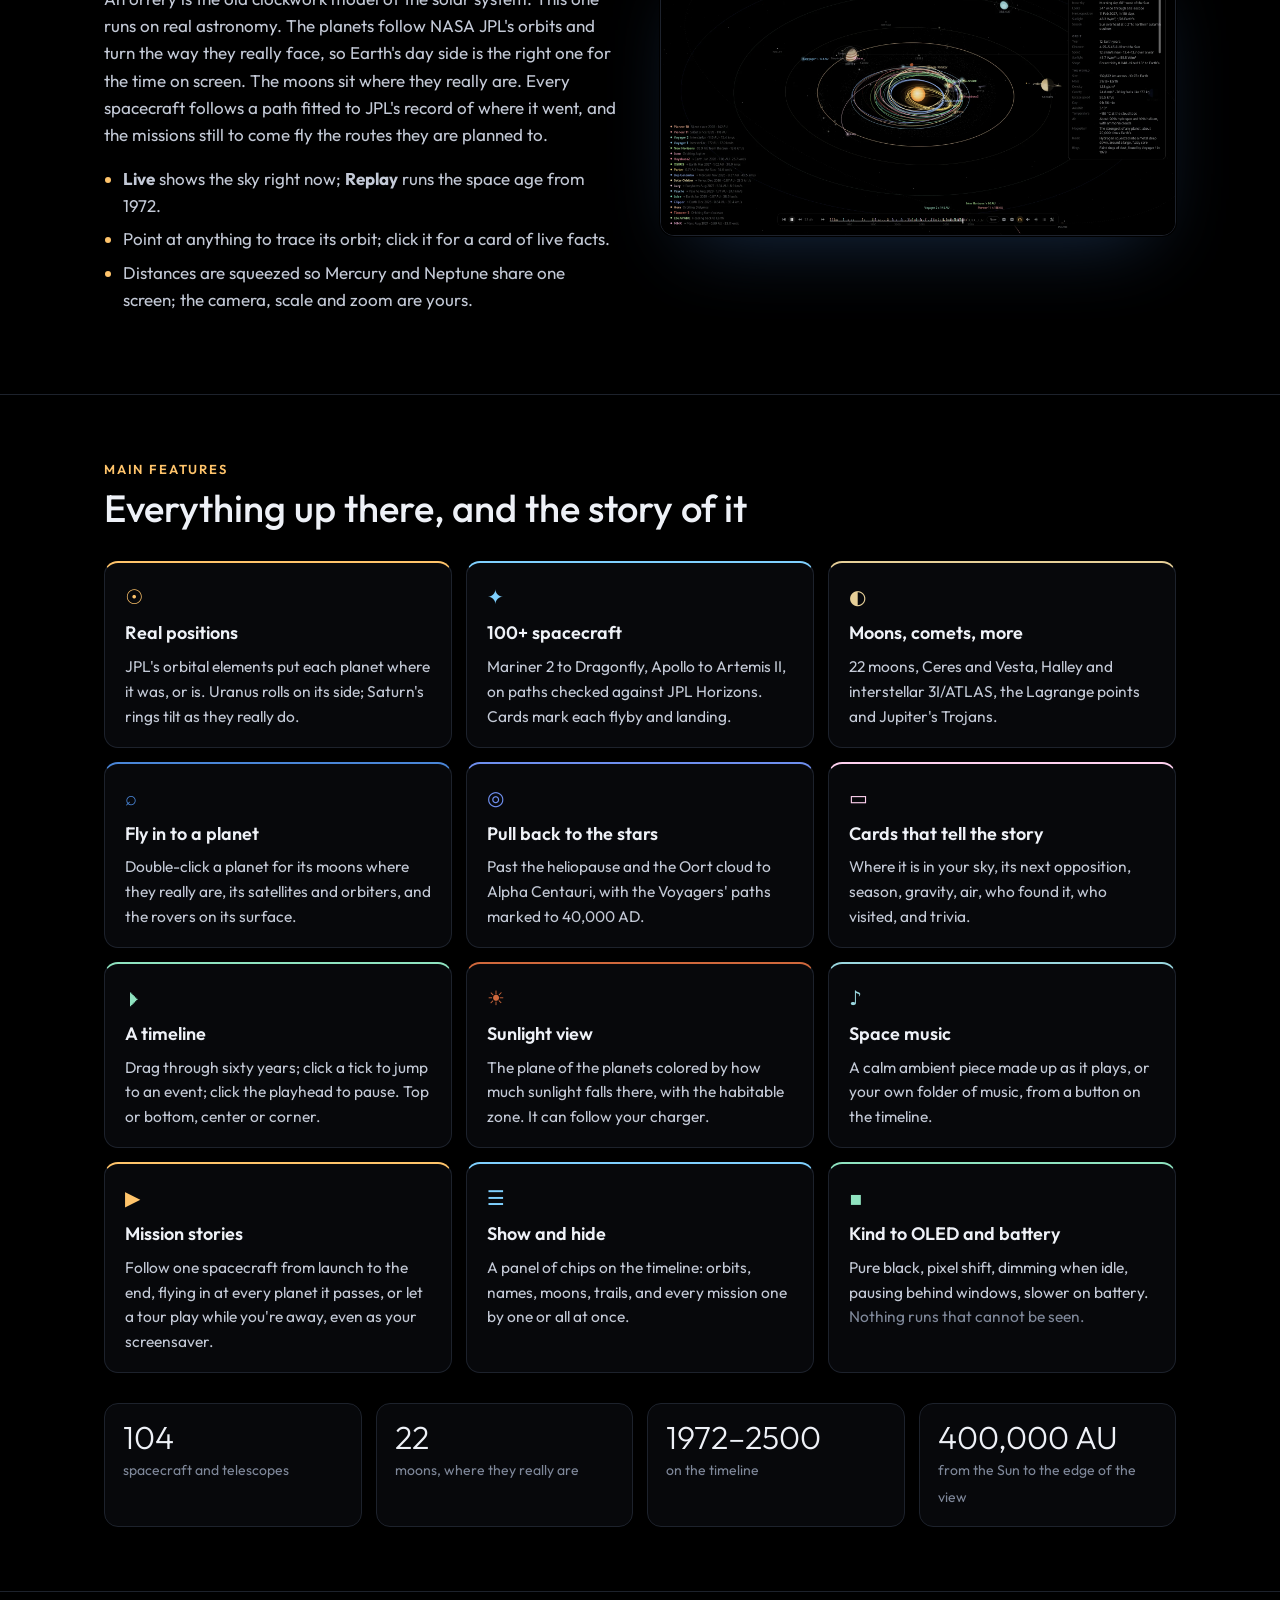
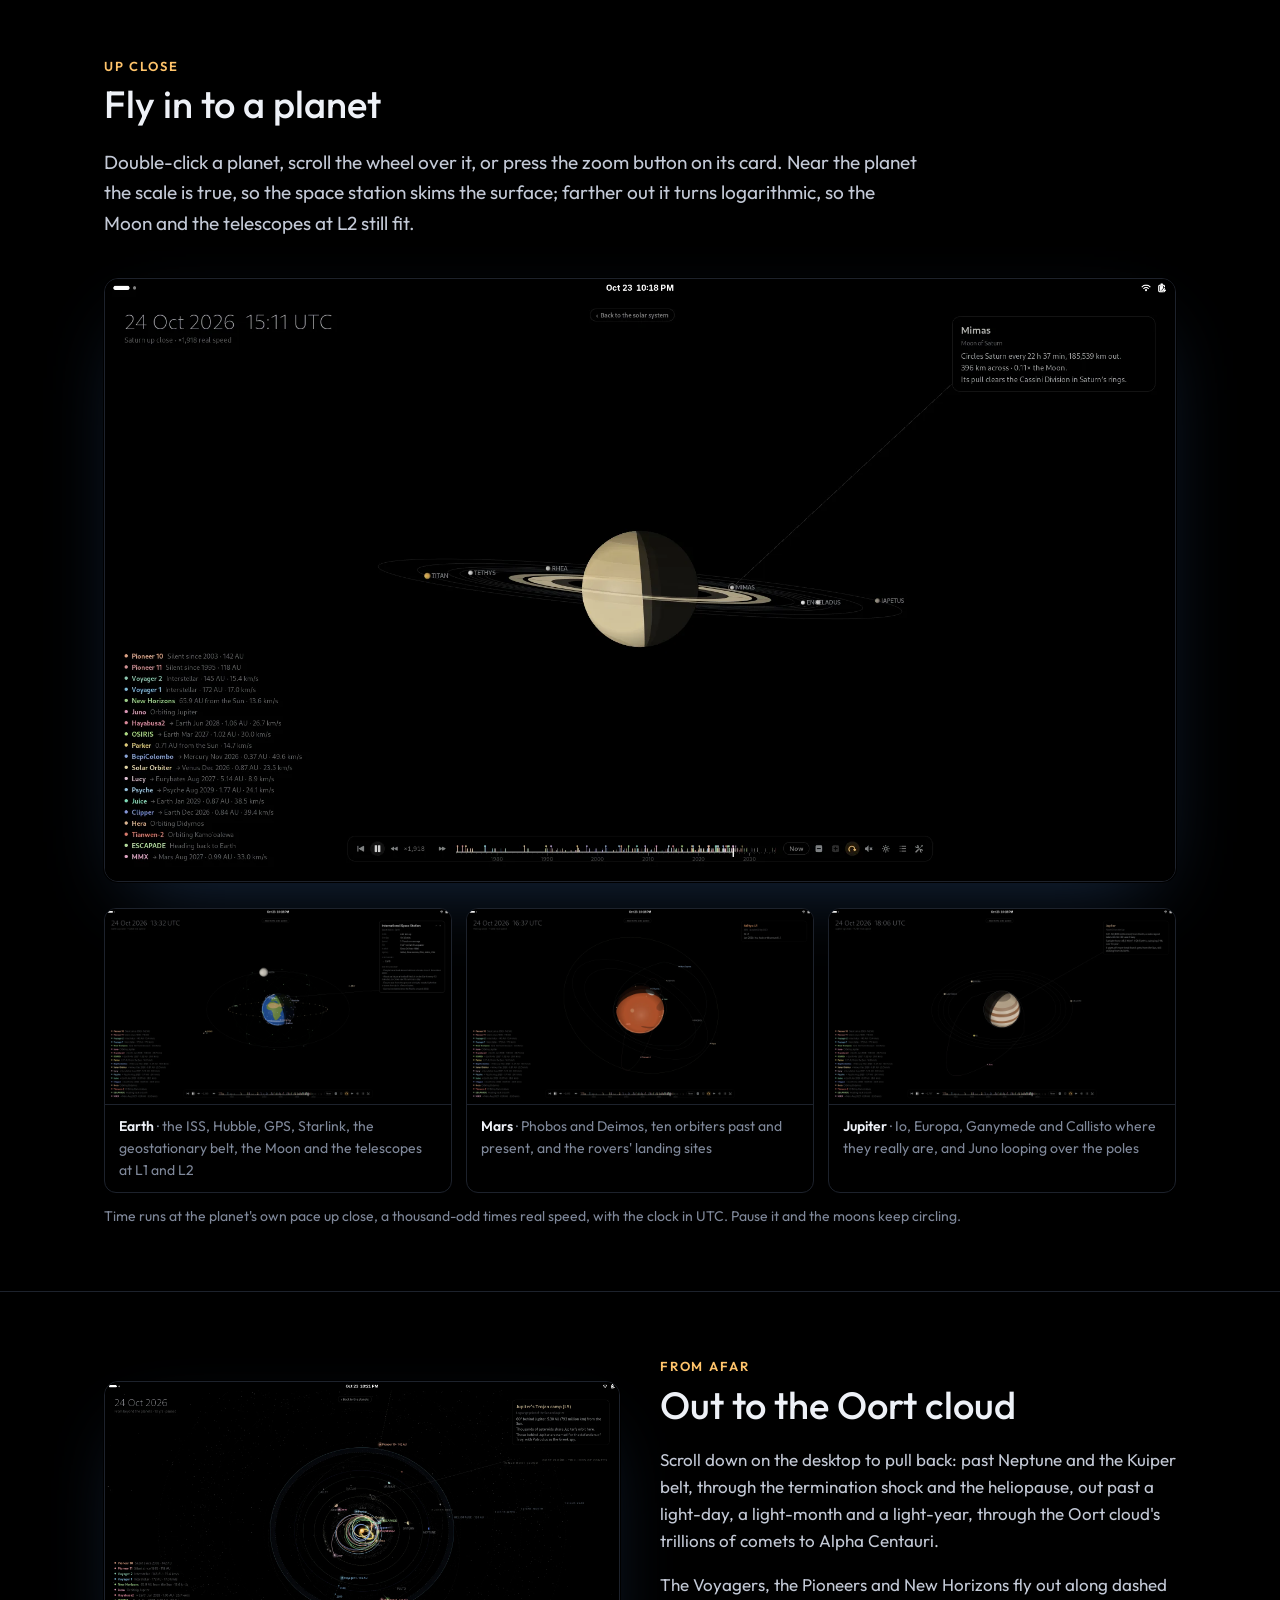
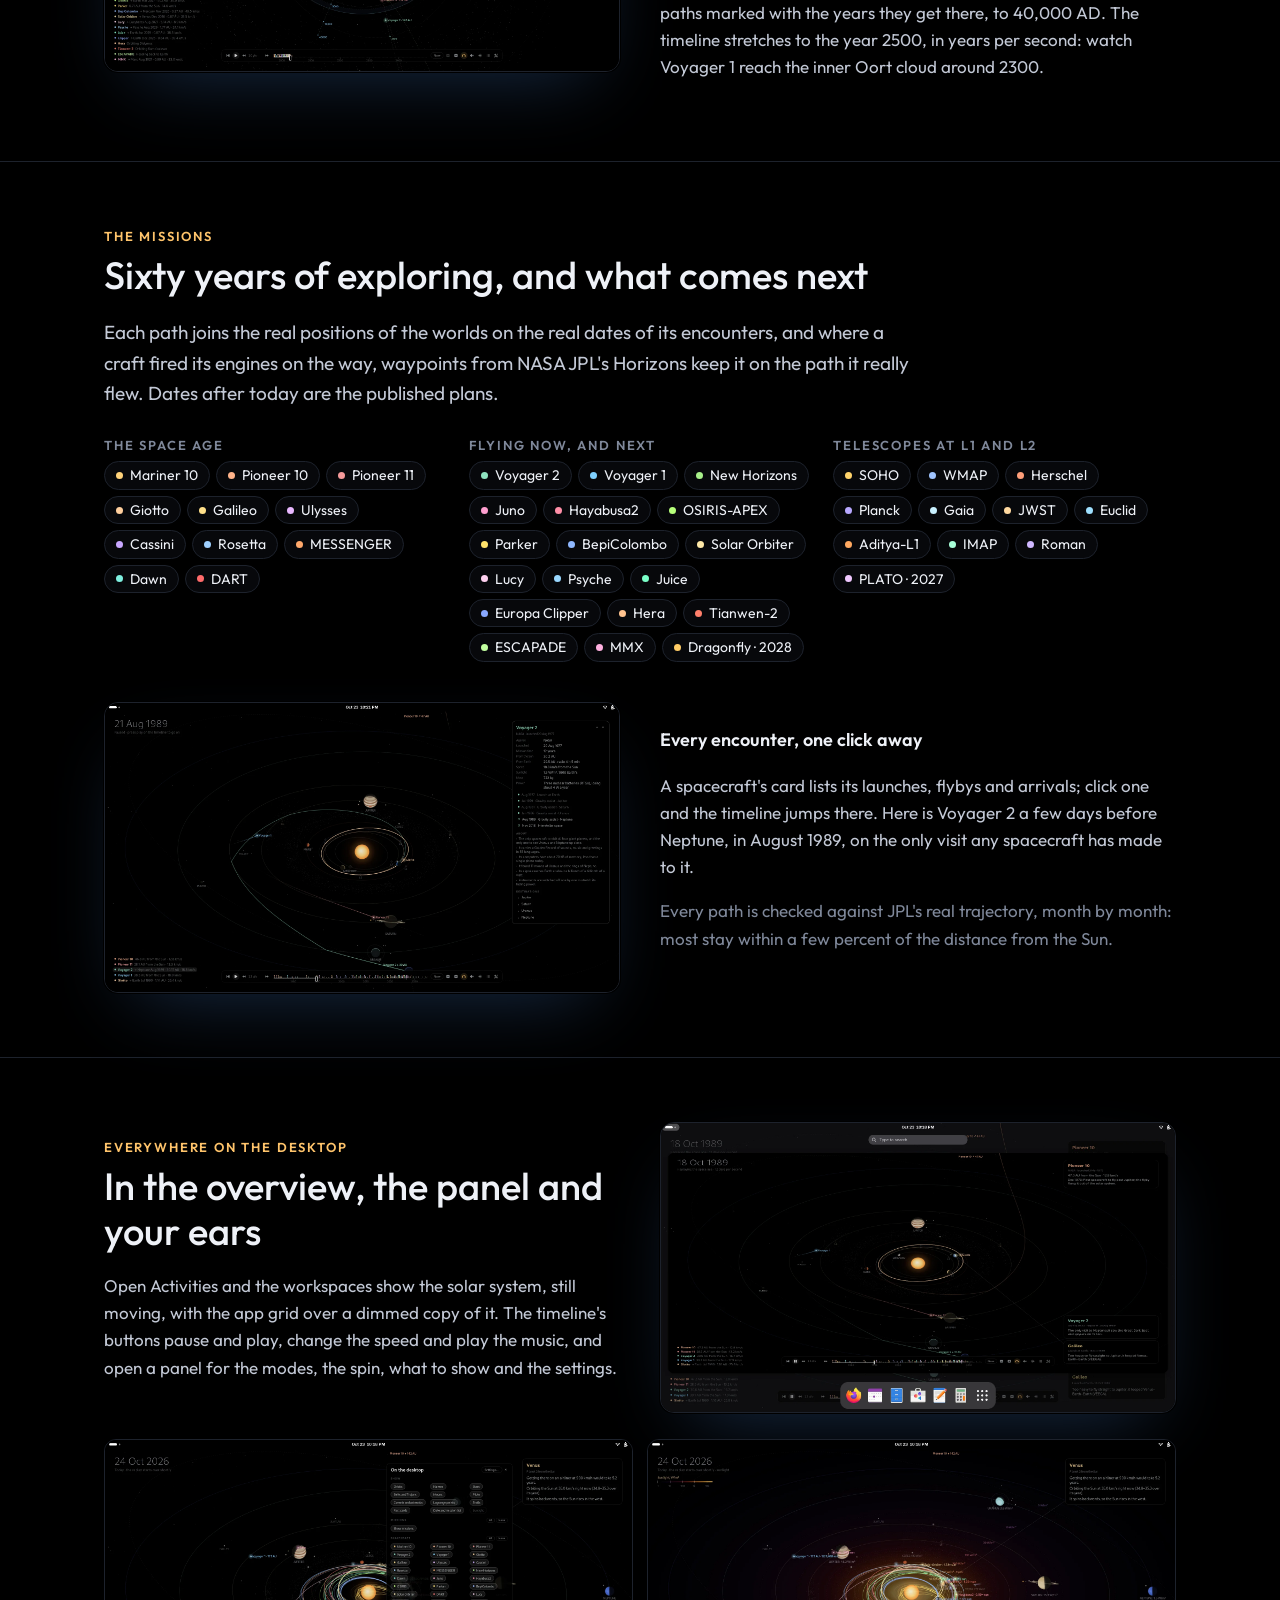
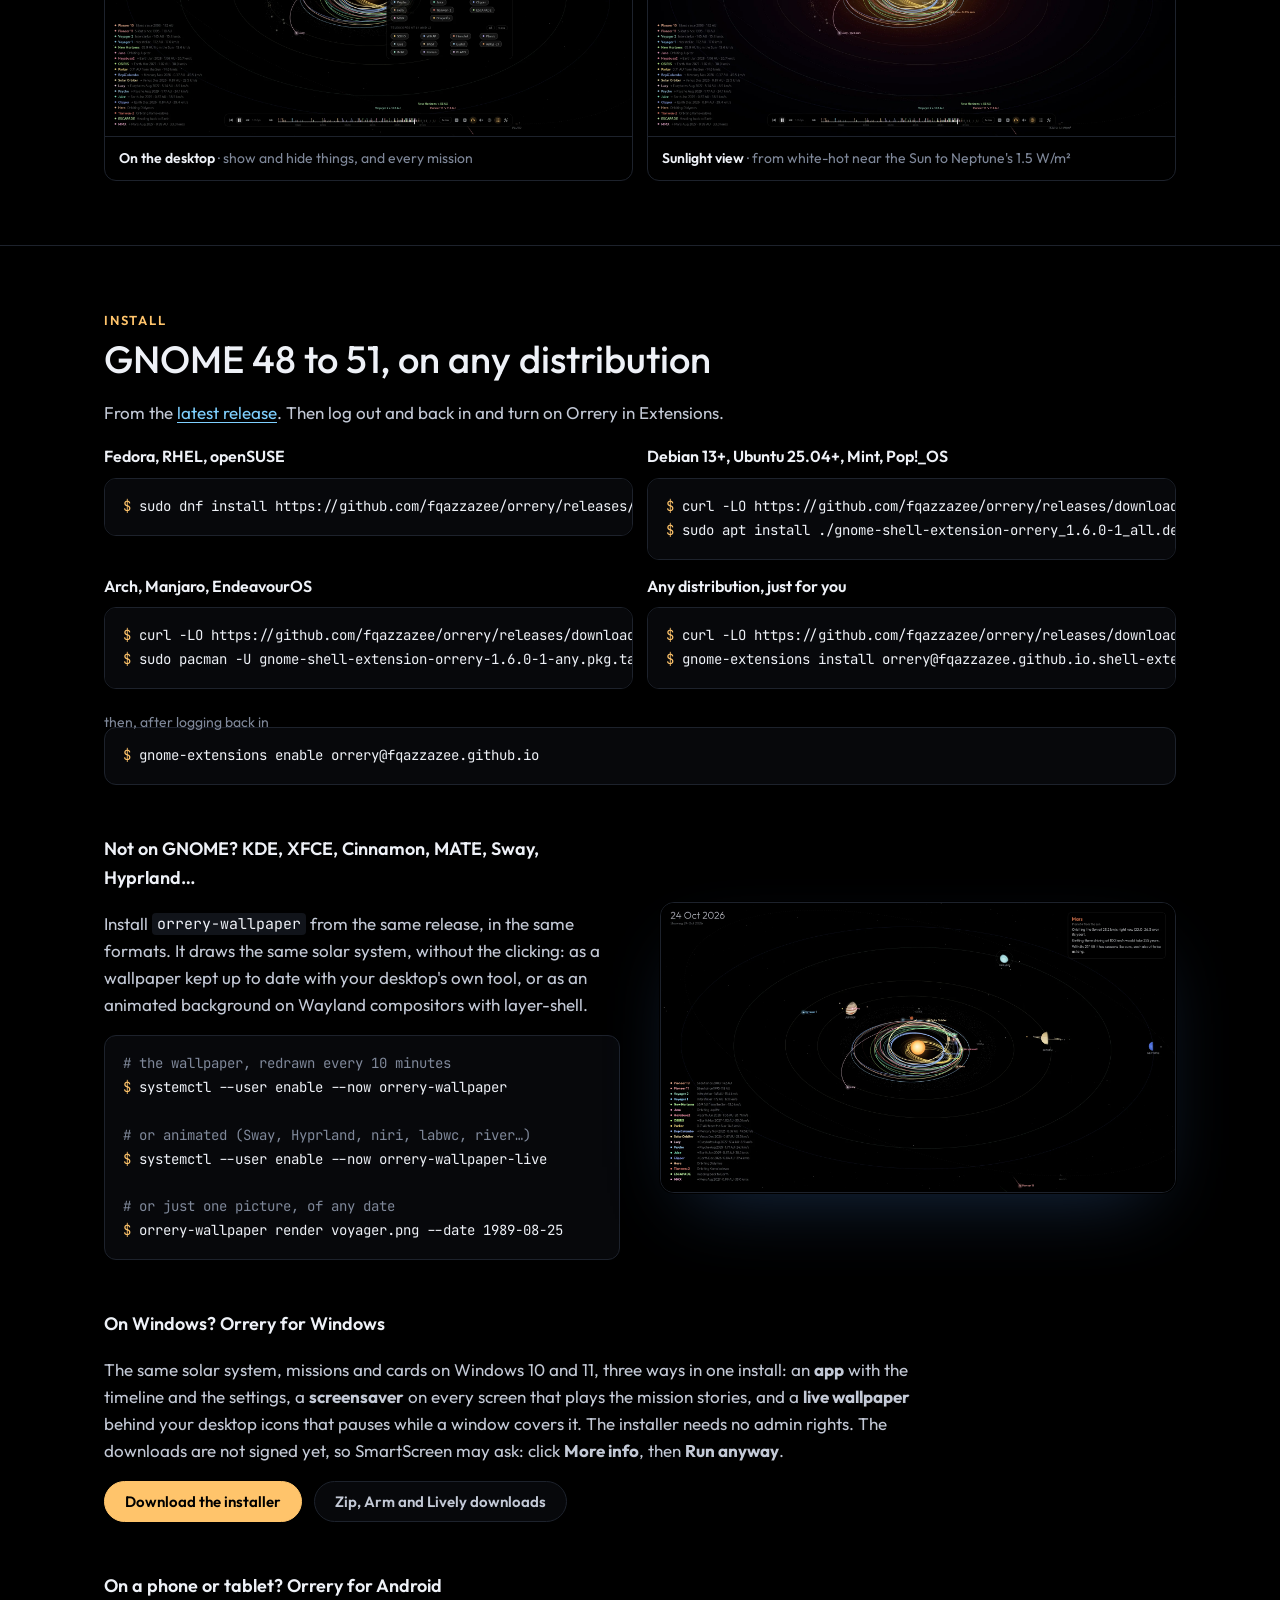
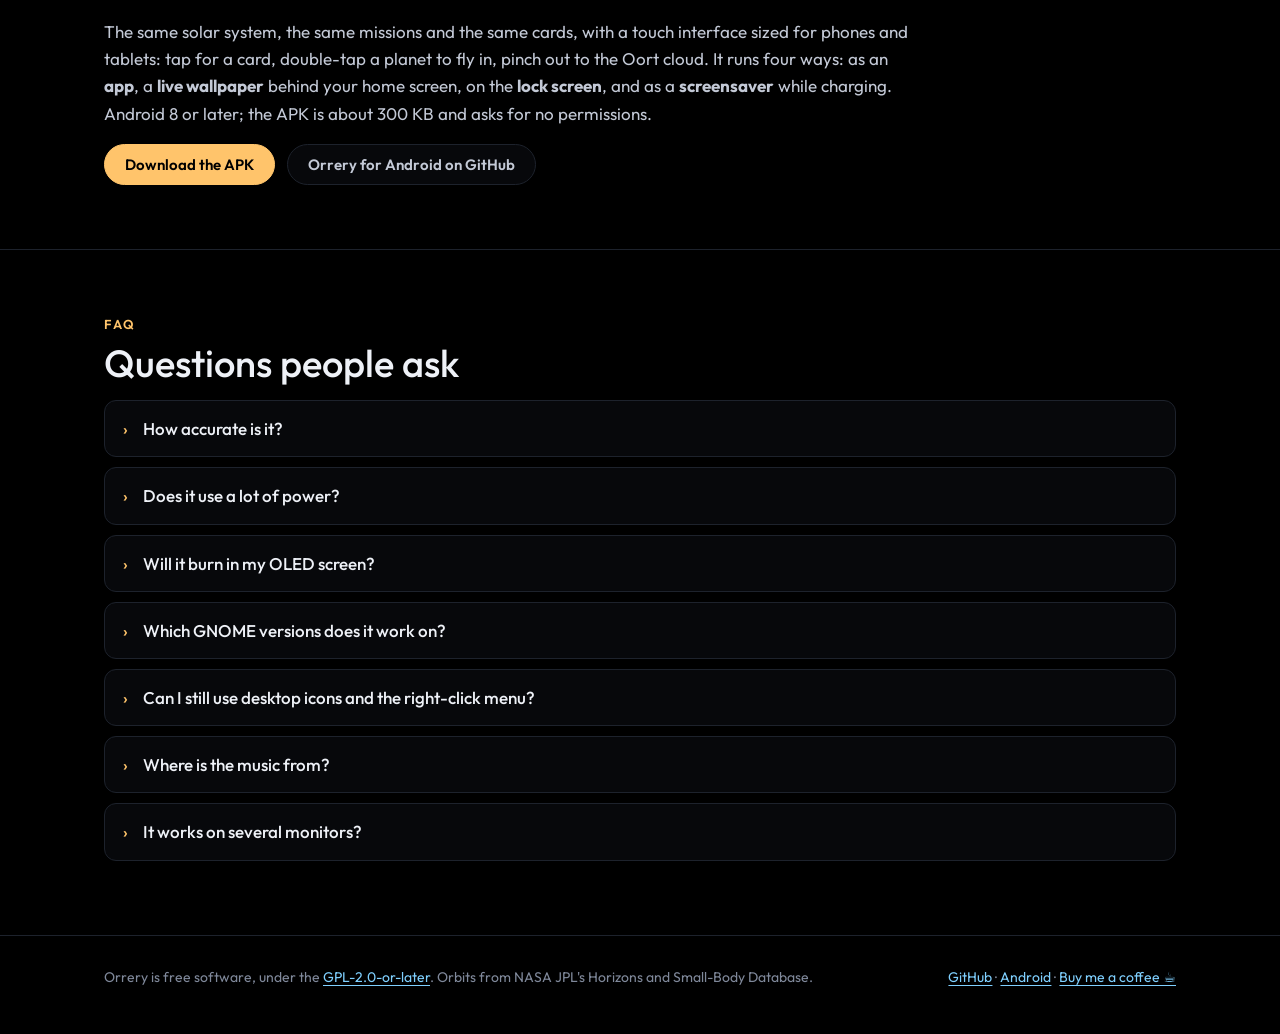
==== commit 1b9d2511: "Release 1.6.0: a screensaver for GNOME, with flybys and mission stories Co-Authored-By: Claude Opus " ====
--- a/docs/index.html
+++ b/docs/index.html
@@ -74,7 +74,7 @@
       <b>KDE, XFCE, Cinnamon, Sway, Hyprland</b> and more. Also on <b><a href="#windows">Windows</a></b> and
       <b><a href="#android">Android</a></b>, as an app, a live wallpaper and a screensaver.</p>
     <div class="actions">
-      <a class="button primary" href="#install">Install v1.5.0</a>
+      <a class="button primary" href="#install">Install v1.6.0</a>
       <a class="button" href="https://github.com/fqazzazee/orrery/releases/latest">Releases</a>
       <a class="button" href="https://github.com/fqazzazee/orrery">Source on GitHub</a>
       <a class="button" href="#windows">Windows</a>
@@ -137,7 +137,7 @@
         <div class="feature" style="--c: var(--uranus)"><span class="icon">♪</span><h3>Space music</h3>
           <p>A calm ambient piece made up as it plays, or your own folder of music, from a button on the timeline.</p></div>
         <div class="feature" style="--c: var(--sun)"><span class="icon">▶</span><h3>Mission stories</h3>
-          <p>Follow one spacecraft from launch to the end, flying in at every planet it passes, or let a tour play while you're away.</p></div>
+          <p>Follow one spacecraft from launch to the end, flying in at every planet it passes, or let a tour play while you're away, even as your screensaver.</p></div>
         <div class="feature" style="--c: var(--voyager)"><span class="icon">☰</span><h3>Show and hide</h3>
           <p>A panel of chips on the timeline: orbits, names, moons, trails, and every mission one by one or all at once.</p></div>
         <div class="feature" style="--c: var(--mint)"><span class="icon">▪</span><h3>Kind to OLED and battery</h3>
@@ -308,15 +308,15 @@
         out and back in and turn on Orrery in Extensions.</p>
       <div class="distros">
         <div><h3>Fedora, RHEL, openSUSE</h3>
-<pre class="term"><span class="p">$ </span>sudo dnf install https://github.com/fqazzazee/orrery/releases/download/v1.5.0/gnome-shell-extension-orrery-1.5.0-1.noarch.rpm</pre></div>
+<pre class="term"><span class="p">$ </span>sudo dnf install https://github.com/fqazzazee/orrery/releases/download/v1.6.0/gnome-shell-extension-orrery-1.6.0-1.noarch.rpm</pre></div>
         <div><h3>Debian 13+, Ubuntu 25.04+, Mint, Pop!_OS</h3>
-<pre class="term"><span class="p">$ </span>curl -LO https://github.com/fqazzazee/orrery/releases/download/v1.5.0/gnome-shell-extension-orrery_1.5.0-1_all.deb
-<span class="p">$ </span>sudo apt install ./gnome-shell-extension-orrery_1.5.0-1_all.deb</pre></div>
+<pre class="term"><span class="p">$ </span>curl -LO https://github.com/fqazzazee/orrery/releases/download/v1.6.0/gnome-shell-extension-orrery_1.6.0-1_all.deb
+<span class="p">$ </span>sudo apt install ./gnome-shell-extension-orrery_1.6.0-1_all.deb</pre></div>
         <div><h3>Arch, Manjaro, EndeavourOS</h3>
-<pre class="term"><span class="p">$ </span>curl -LO https://github.com/fqazzazee/orrery/releases/download/v1.5.0/gnome-shell-extension-orrery-1.5.0-1-any.pkg.tar.zst
-<span class="p">$ </span>sudo pacman -U gnome-shell-extension-orrery-1.5.0-1-any.pkg.tar.zst</pre></div>
+<pre class="term"><span class="p">$ </span>curl -LO https://github.com/fqazzazee/orrery/releases/download/v1.6.0/gnome-shell-extension-orrery-1.6.0-1-any.pkg.tar.zst
+<span class="p">$ </span>sudo pacman -U gnome-shell-extension-orrery-1.6.0-1-any.pkg.tar.zst</pre></div>
         <div><h3>Any distribution, just for you</h3>
-<pre class="term"><span class="p">$ </span>curl -LO https://github.com/fqazzazee/orrery/releases/download/v1.5.0/orrery@fqazzazee.github.io.shell-extension.zip
+<pre class="term"><span class="p">$ </span>curl -LO https://github.com/fqazzazee/orrery/releases/download/v1.6.0/orrery@fqazzazee.github.io.shell-extension.zip
 <span class="p">$ </span>gnome-extensions install orrery@fqazzazee.github.io.shell-extension.zip</pre></div>
       </div>
       <p class="label" style="margin-top: 22px">then, after logging back in</p>
@@ -349,7 +349,7 @@
           pauses while a window covers it. The installer needs no admin rights. The downloads are not
           signed yet, so SmartScreen may ask: click <b>More info</b>, then <b>Run anyway</b>.</p>
         <div class="actions">
-          <a class="button primary" href="https://github.com/fqazzazee/orrery/releases/download/v1.5.0/Orrery-1.5.0-win-x64-setup.exe">Download the installer</a>
+          <a class="button primary" href="https://github.com/fqazzazee/orrery/releases/download/v1.6.0/Orrery-1.6.0-win-x64-setup.exe">Download the installer</a>
           <a class="button" href="https://github.com/fqazzazee/orrery/releases/latest">Zip, Arm and Lively downloads</a>
         </div>
       </div>
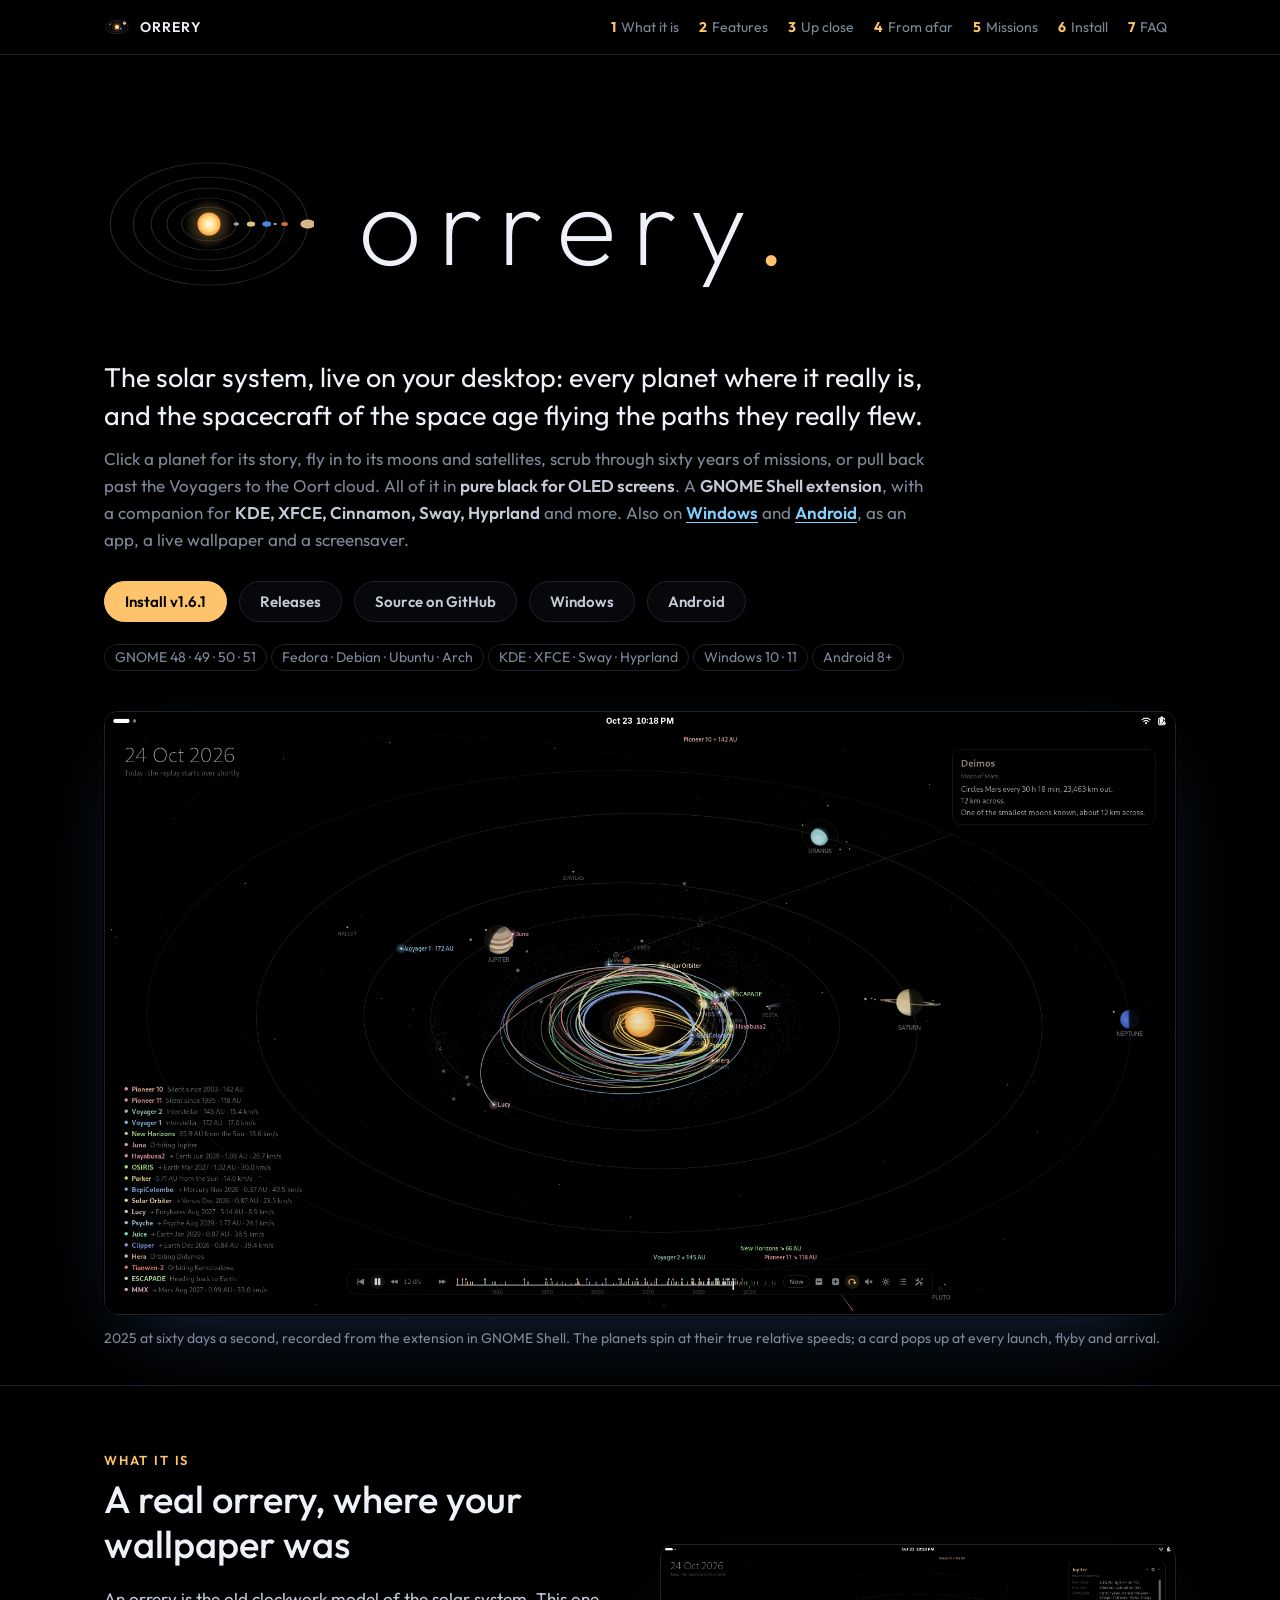
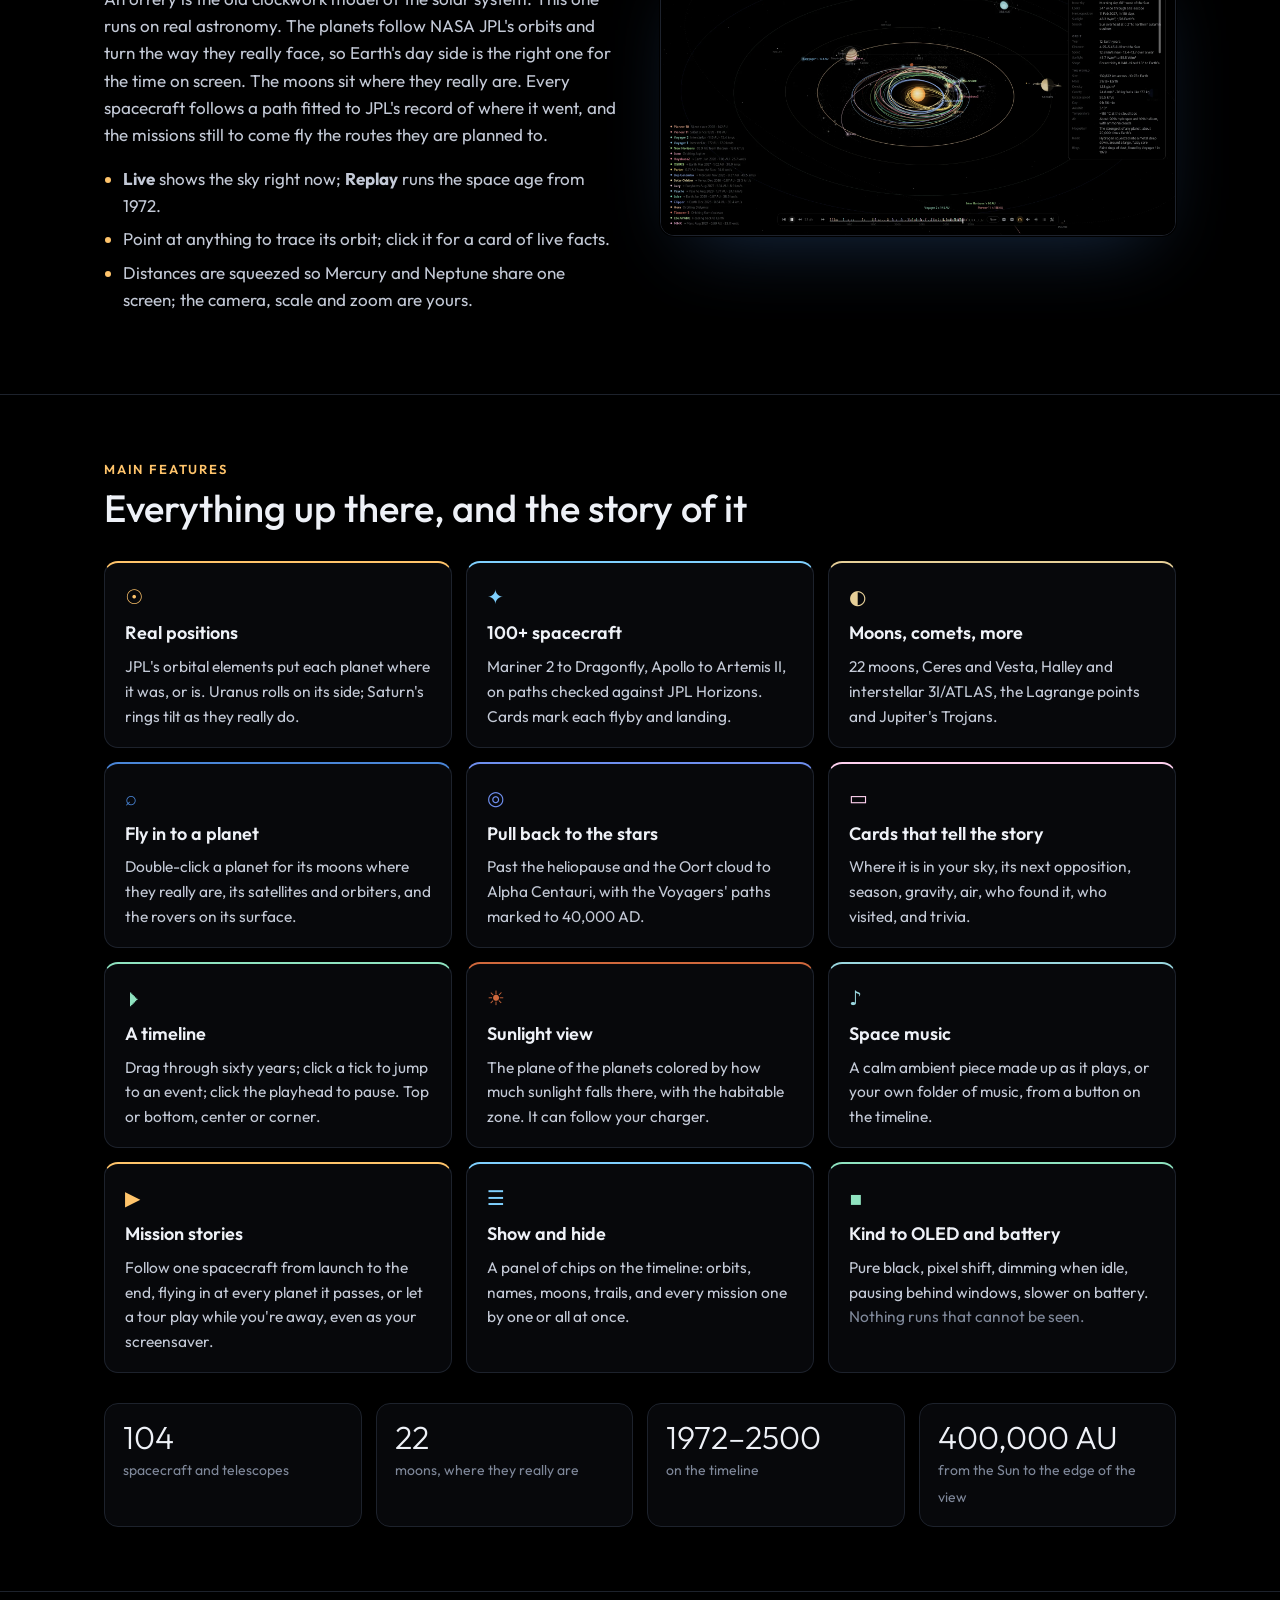
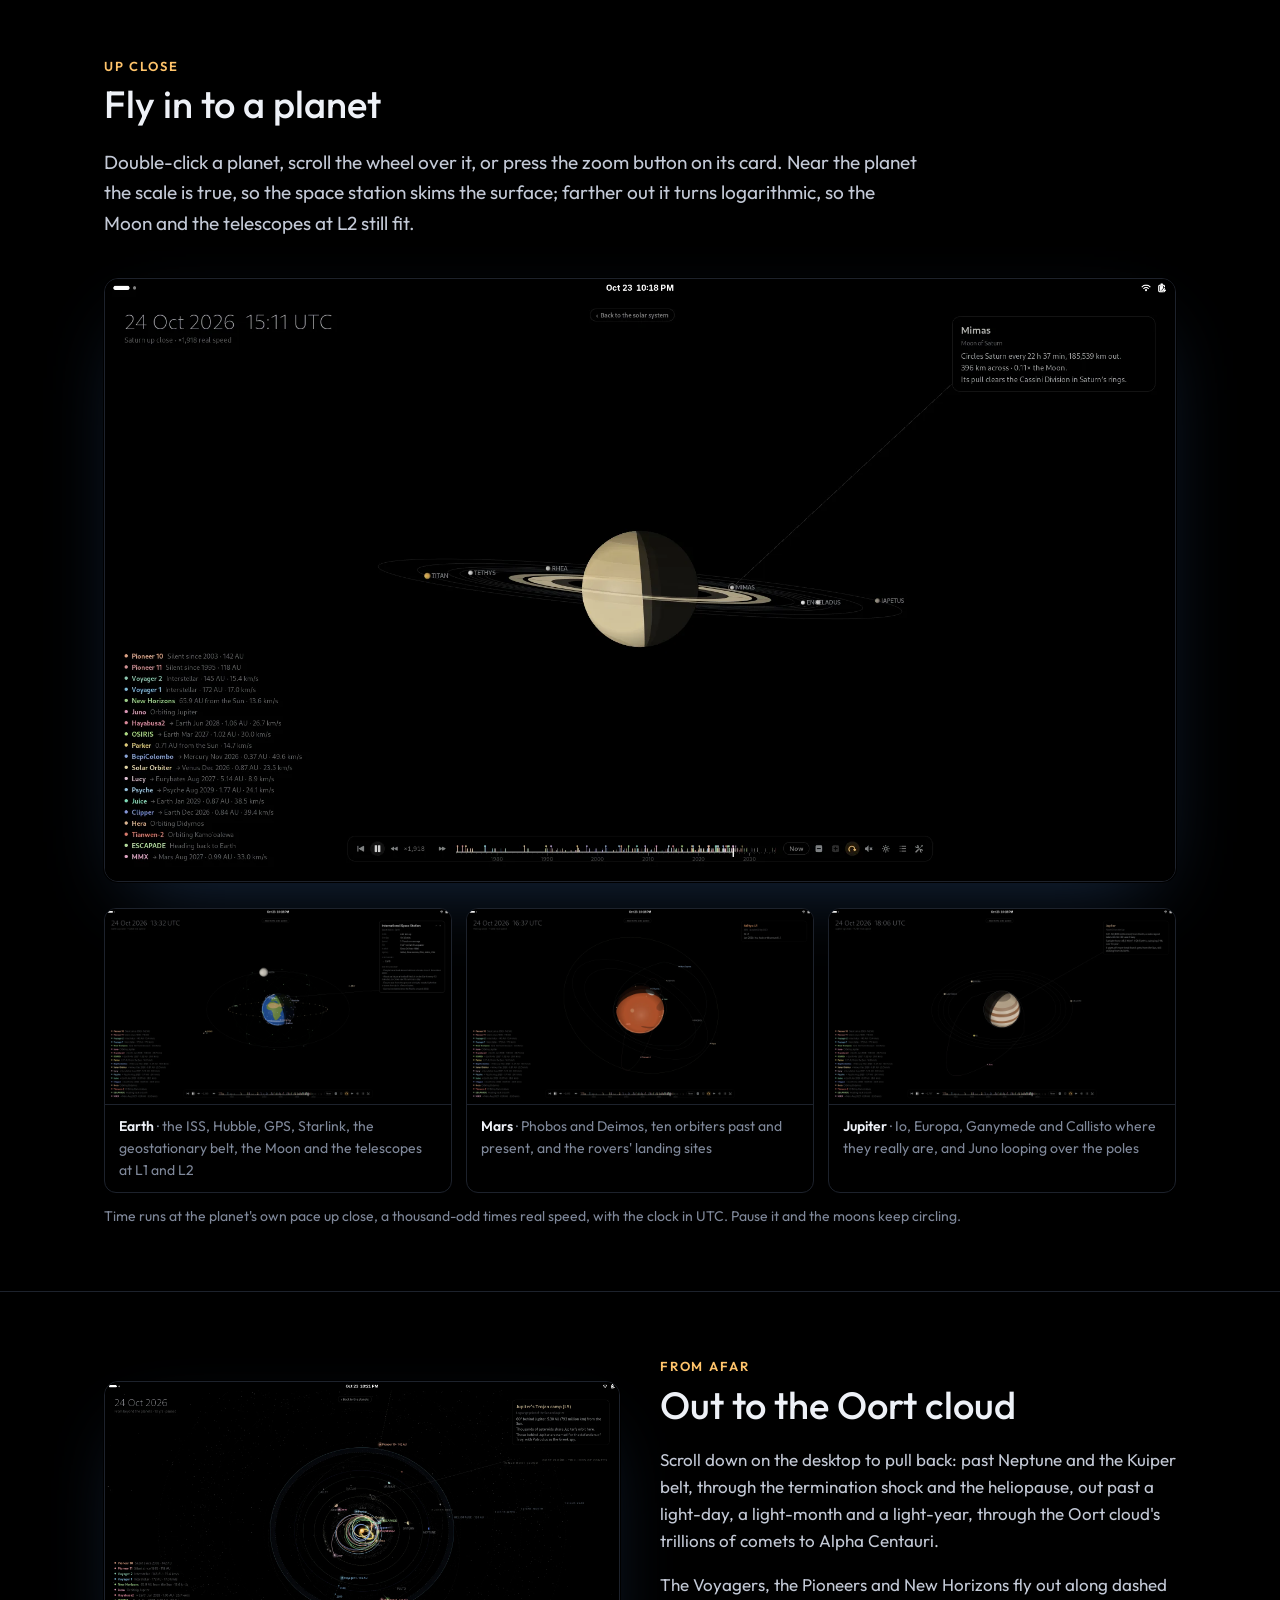
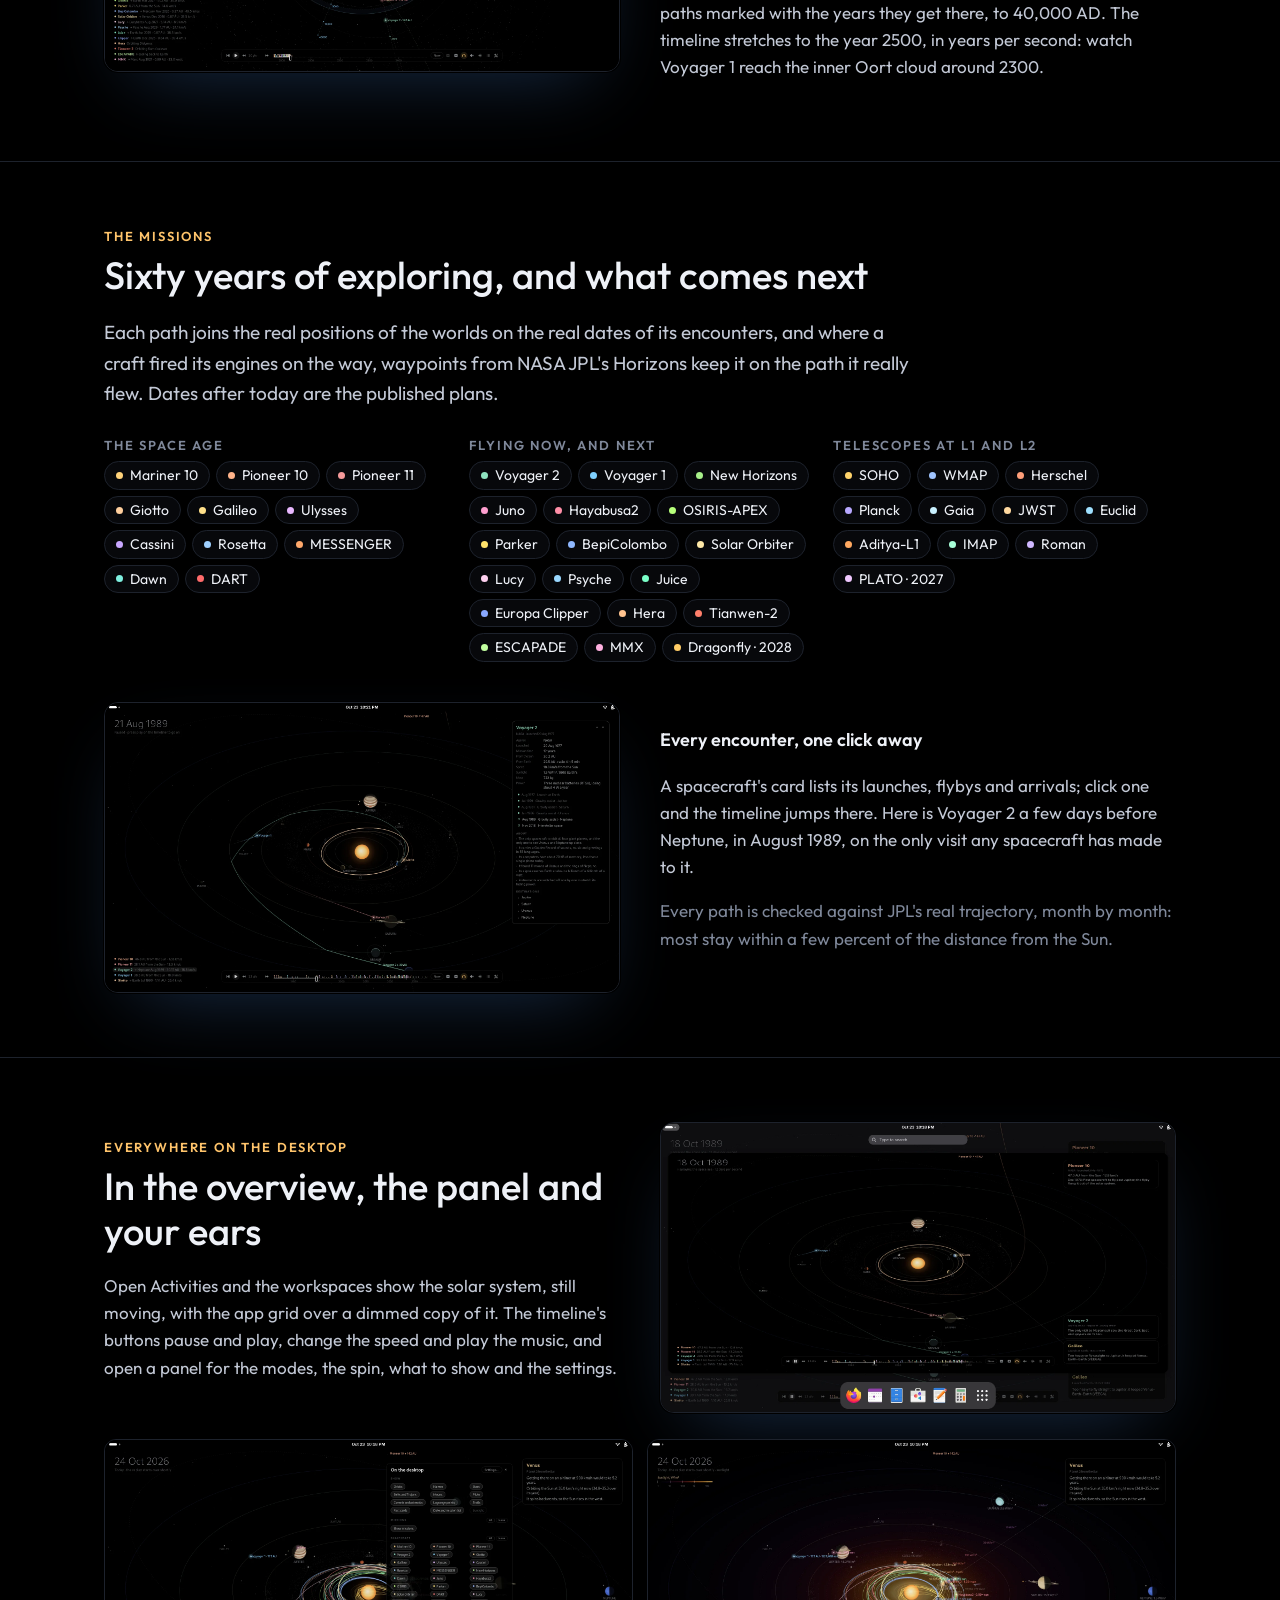
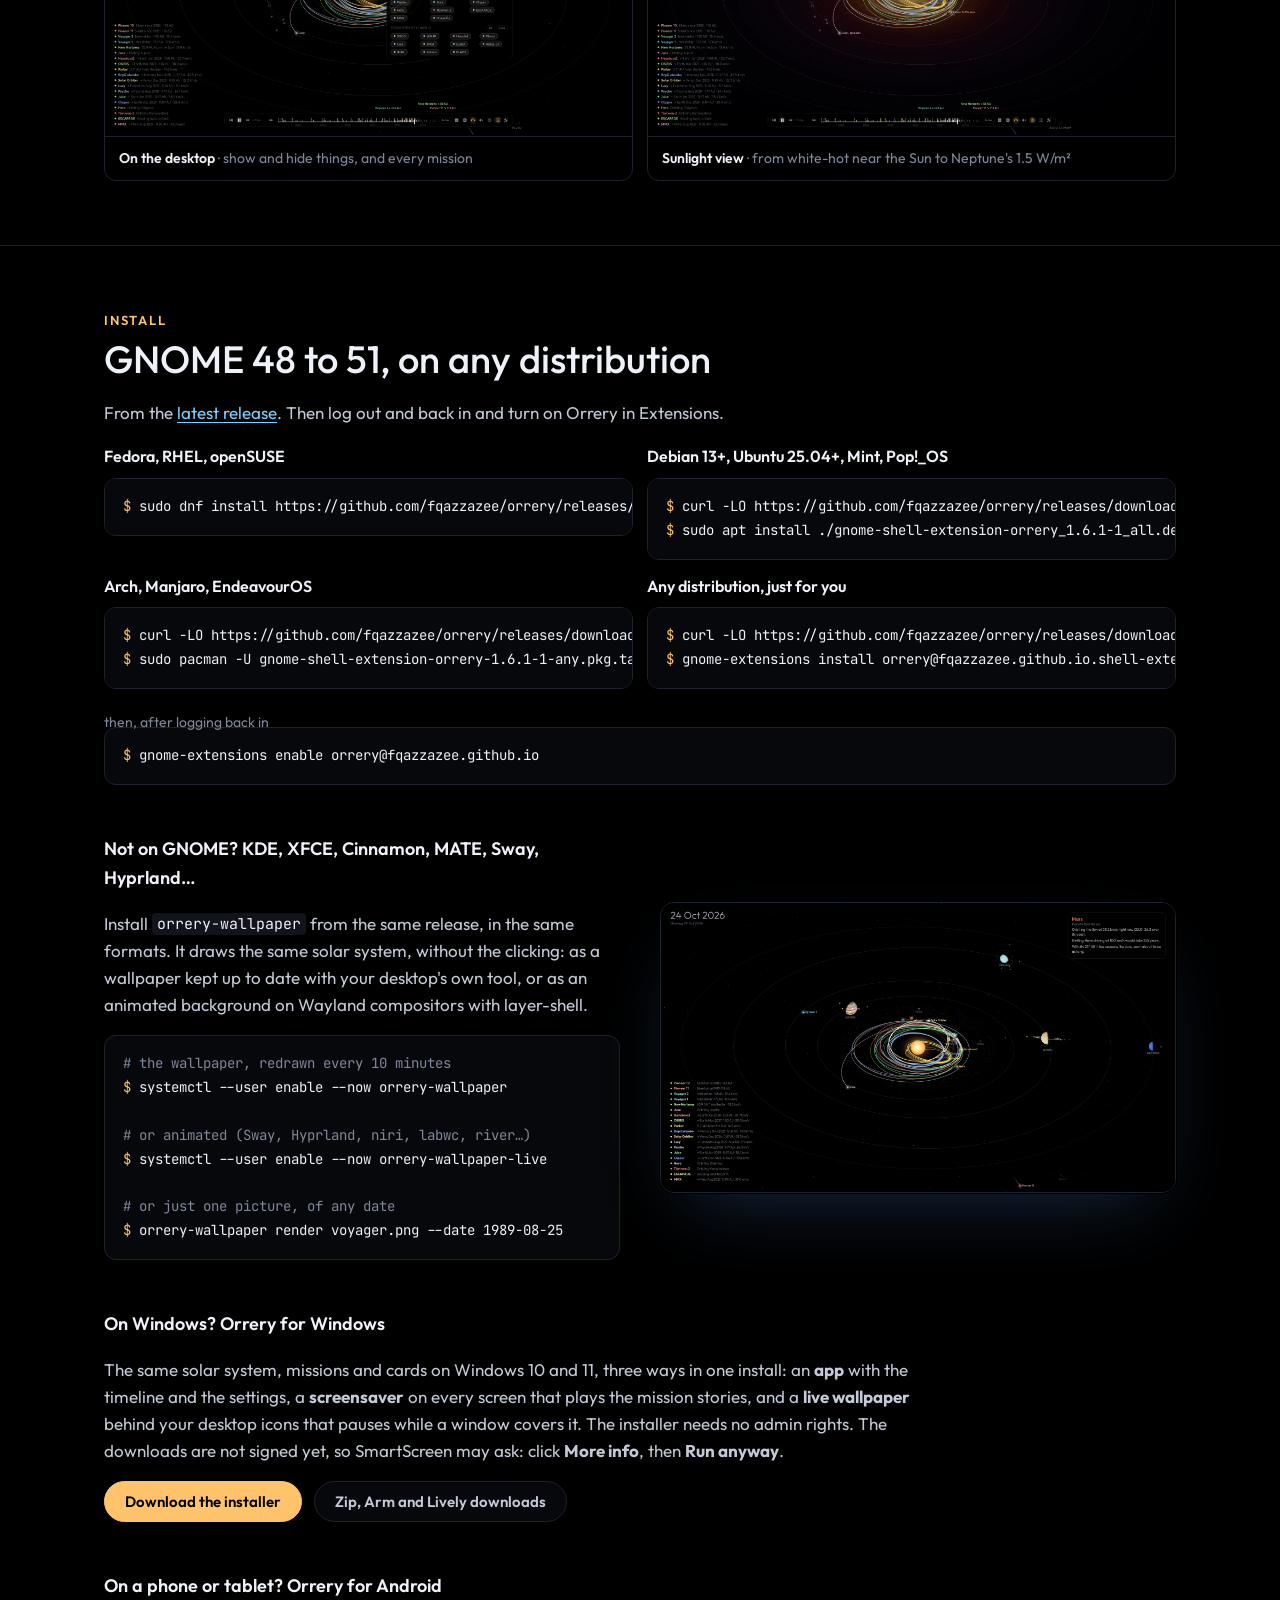
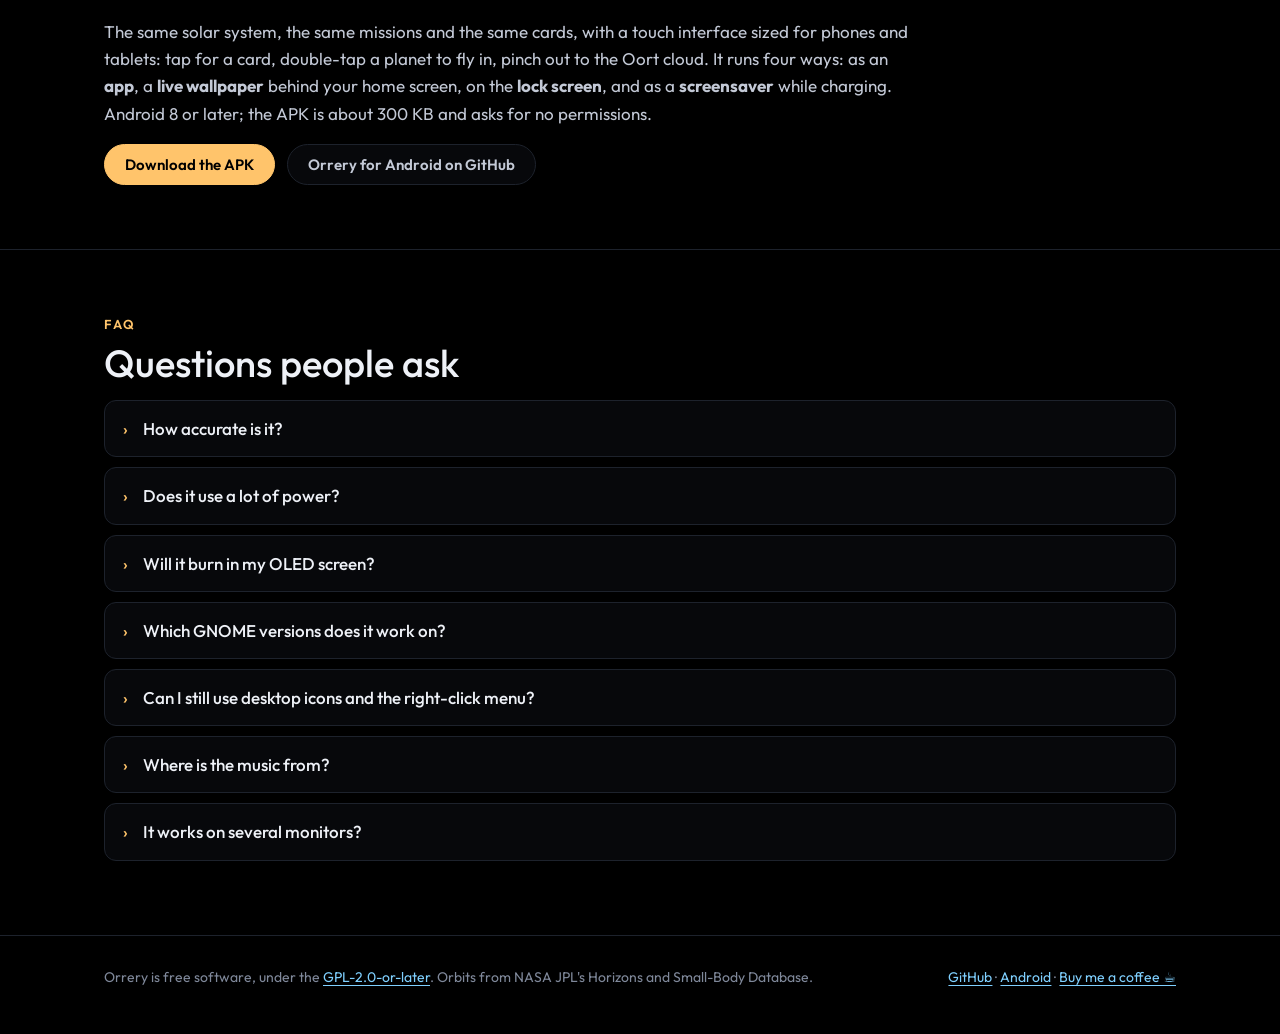
==== commit 72af28b4: "Release 1.6.1: fixes from a code review and a security review Co-Authored-By: Claude Opus 5.5 <norep" ====
--- a/docs/index.html
+++ b/docs/index.html
@@ -74,7 +74,7 @@
       <b>KDE, XFCE, Cinnamon, Sway, Hyprland</b> and more. Also on <b><a href="#windows">Windows</a></b> and
       <b><a href="#android">Android</a></b>, as an app, a live wallpaper and a screensaver.</p>
     <div class="actions">
-      <a class="button primary" href="#install">Install v1.6.0</a>
+      <a class="button primary" href="#install">Install v1.6.1</a>
       <a class="button" href="https://github.com/fqazzazee/orrery/releases/latest">Releases</a>
       <a class="button" href="https://github.com/fqazzazee/orrery">Source on GitHub</a>
       <a class="button" href="#windows">Windows</a>
@@ -308,15 +308,15 @@
         out and back in and turn on Orrery in Extensions.</p>
       <div class="distros">
         <div><h3>Fedora, RHEL, openSUSE</h3>
-<pre class="term"><span class="p">$ </span>sudo dnf install https://github.com/fqazzazee/orrery/releases/download/v1.6.0/gnome-shell-extension-orrery-1.6.0-1.noarch.rpm</pre></div>
+<pre class="term"><span class="p">$ </span>sudo dnf install https://github.com/fqazzazee/orrery/releases/download/v1.6.1/gnome-shell-extension-orrery-1.6.1-1.noarch.rpm</pre></div>
         <div><h3>Debian 13+, Ubuntu 25.04+, Mint, Pop!_OS</h3>
-<pre class="term"><span class="p">$ </span>curl -LO https://github.com/fqazzazee/orrery/releases/download/v1.6.0/gnome-shell-extension-orrery_1.6.0-1_all.deb
-<span class="p">$ </span>sudo apt install ./gnome-shell-extension-orrery_1.6.0-1_all.deb</pre></div>
+<pre class="term"><span class="p">$ </span>curl -LO https://github.com/fqazzazee/orrery/releases/download/v1.6.1/gnome-shell-extension-orrery_1.6.1-1_all.deb
+<span class="p">$ </span>sudo apt install ./gnome-shell-extension-orrery_1.6.1-1_all.deb</pre></div>
         <div><h3>Arch, Manjaro, EndeavourOS</h3>
-<pre class="term"><span class="p">$ </span>curl -LO https://github.com/fqazzazee/orrery/releases/download/v1.6.0/gnome-shell-extension-orrery-1.6.0-1-any.pkg.tar.zst
-<span class="p">$ </span>sudo pacman -U gnome-shell-extension-orrery-1.6.0-1-any.pkg.tar.zst</pre></div>
+<pre class="term"><span class="p">$ </span>curl -LO https://github.com/fqazzazee/orrery/releases/download/v1.6.1/gnome-shell-extension-orrery-1.6.1-1-any.pkg.tar.zst
+<span class="p">$ </span>sudo pacman -U gnome-shell-extension-orrery-1.6.1-1-any.pkg.tar.zst</pre></div>
         <div><h3>Any distribution, just for you</h3>
-<pre class="term"><span class="p">$ </span>curl -LO https://github.com/fqazzazee/orrery/releases/download/v1.6.0/orrery@fqazzazee.github.io.shell-extension.zip
+<pre class="term"><span class="p">$ </span>curl -LO https://github.com/fqazzazee/orrery/releases/download/v1.6.1/orrery@fqazzazee.github.io.shell-extension.zip
 <span class="p">$ </span>gnome-extensions install orrery@fqazzazee.github.io.shell-extension.zip</pre></div>
       </div>
       <p class="label" style="margin-top: 22px">then, after logging back in</p>
@@ -349,7 +349,7 @@
           pauses while a window covers it. The installer needs no admin rights. The downloads are not
           signed yet, so SmartScreen may ask: click <b>More info</b>, then <b>Run anyway</b>.</p>
         <div class="actions">
-          <a class="button primary" href="https://github.com/fqazzazee/orrery/releases/download/v1.6.0/Orrery-1.6.0-win-x64-setup.exe">Download the installer</a>
+          <a class="button primary" href="https://github.com/fqazzazee/orrery/releases/download/v1.6.1/Orrery-1.6.1-win-x64-setup.exe">Download the installer</a>
           <a class="button" href="https://github.com/fqazzazee/orrery/releases/latest">Zip, Arm and Lively downloads</a>
         </div>
       </div>
